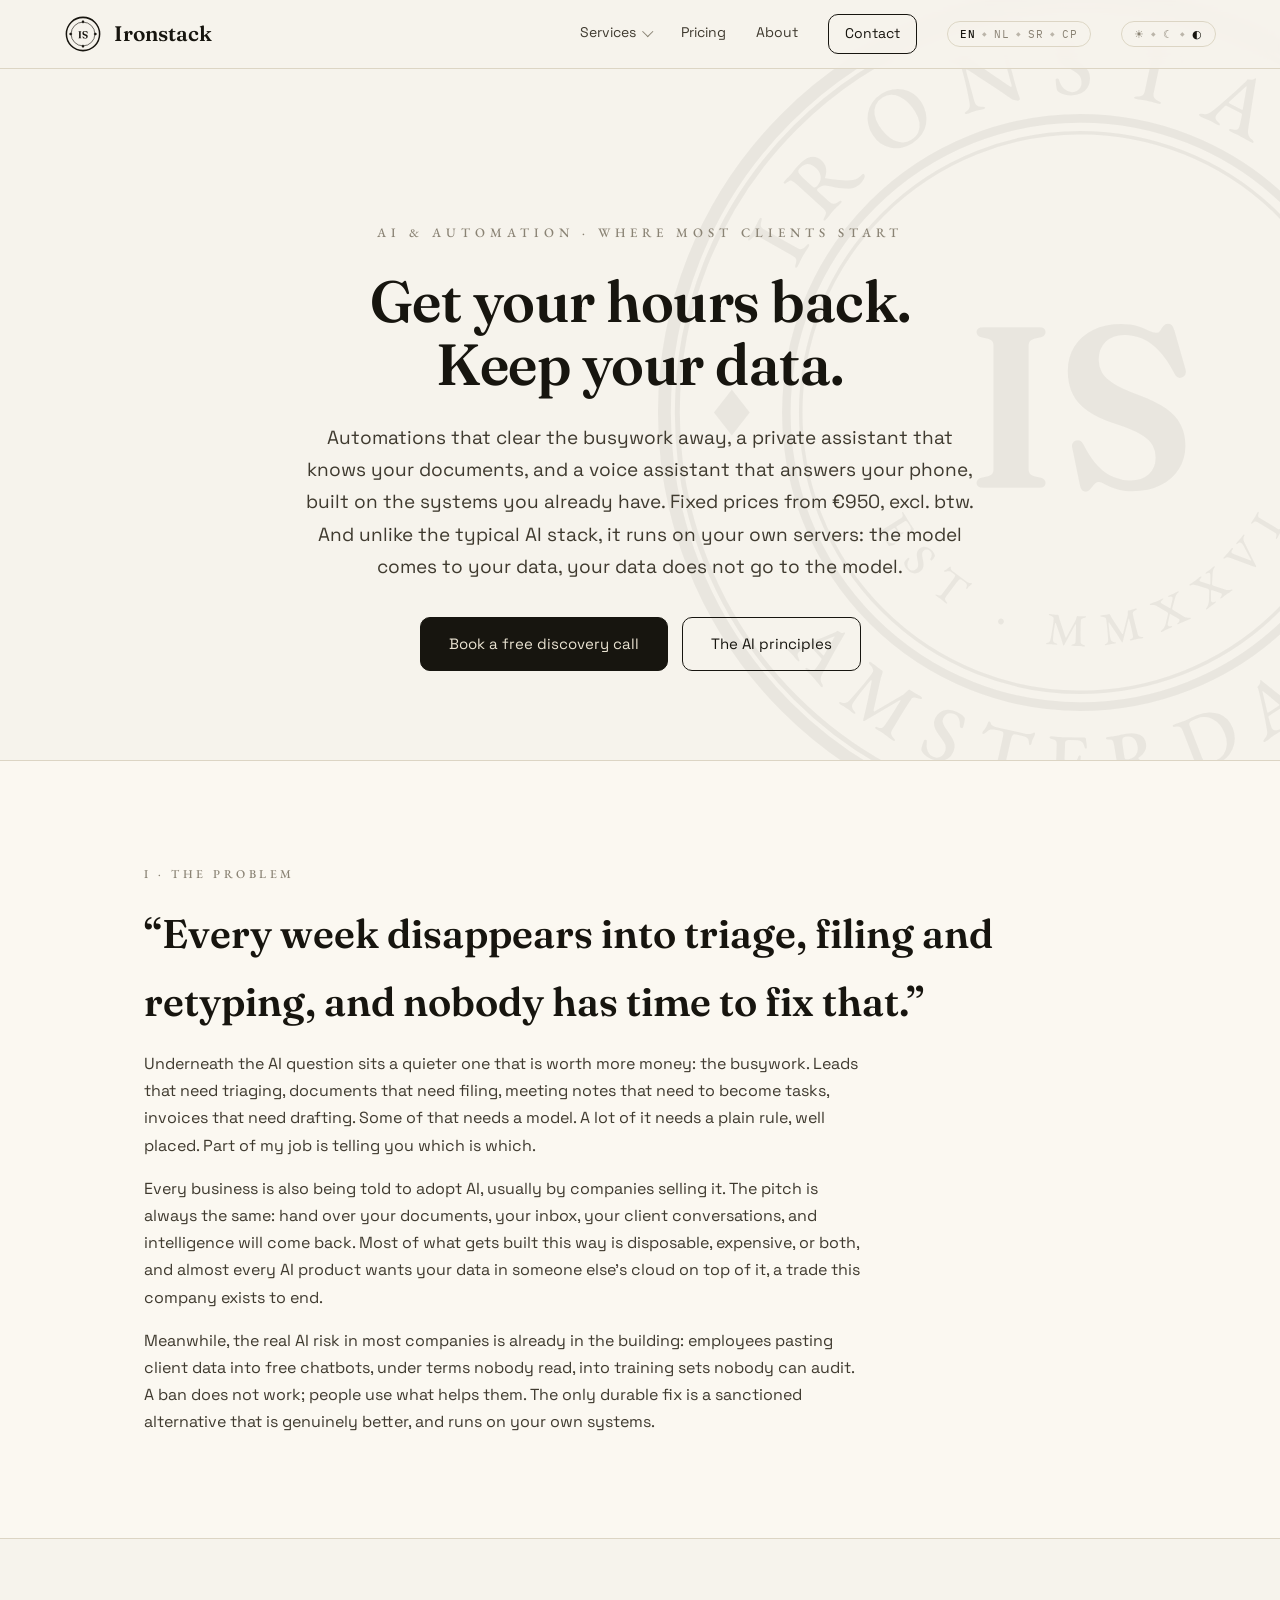
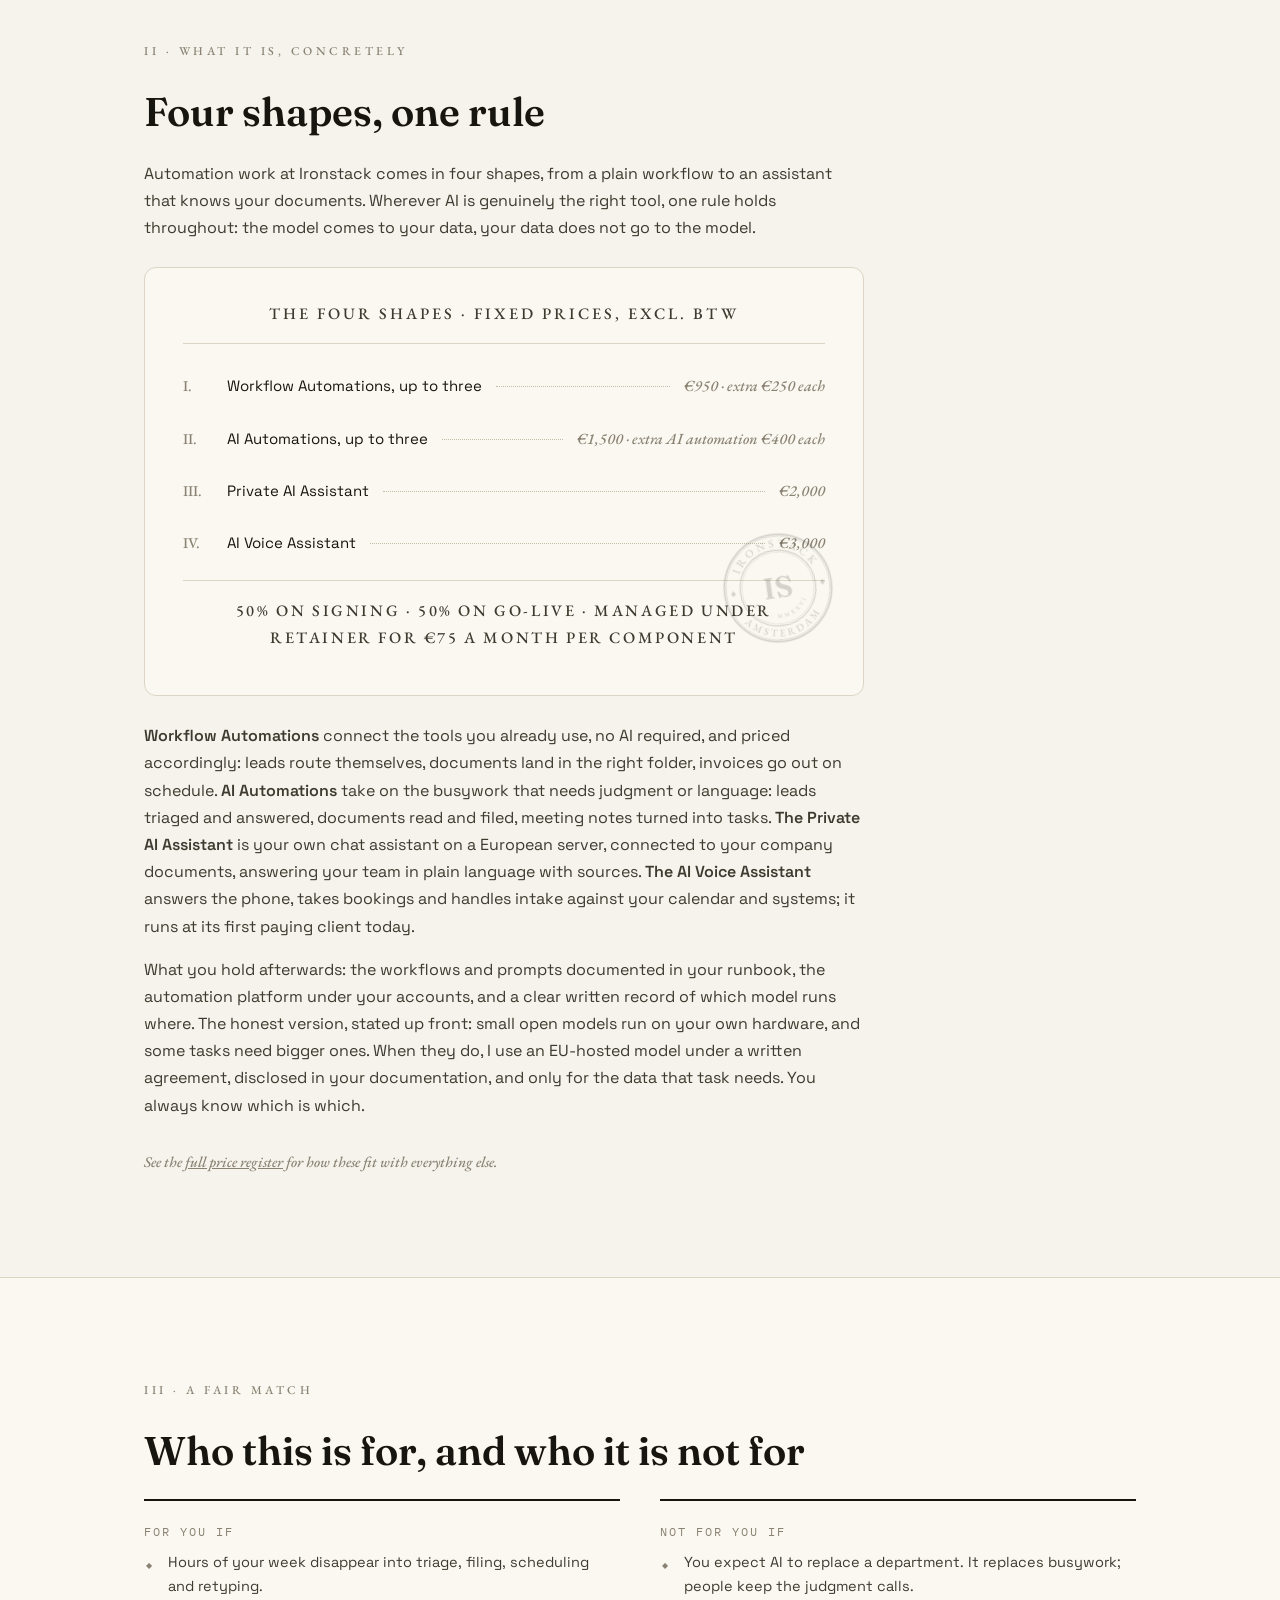
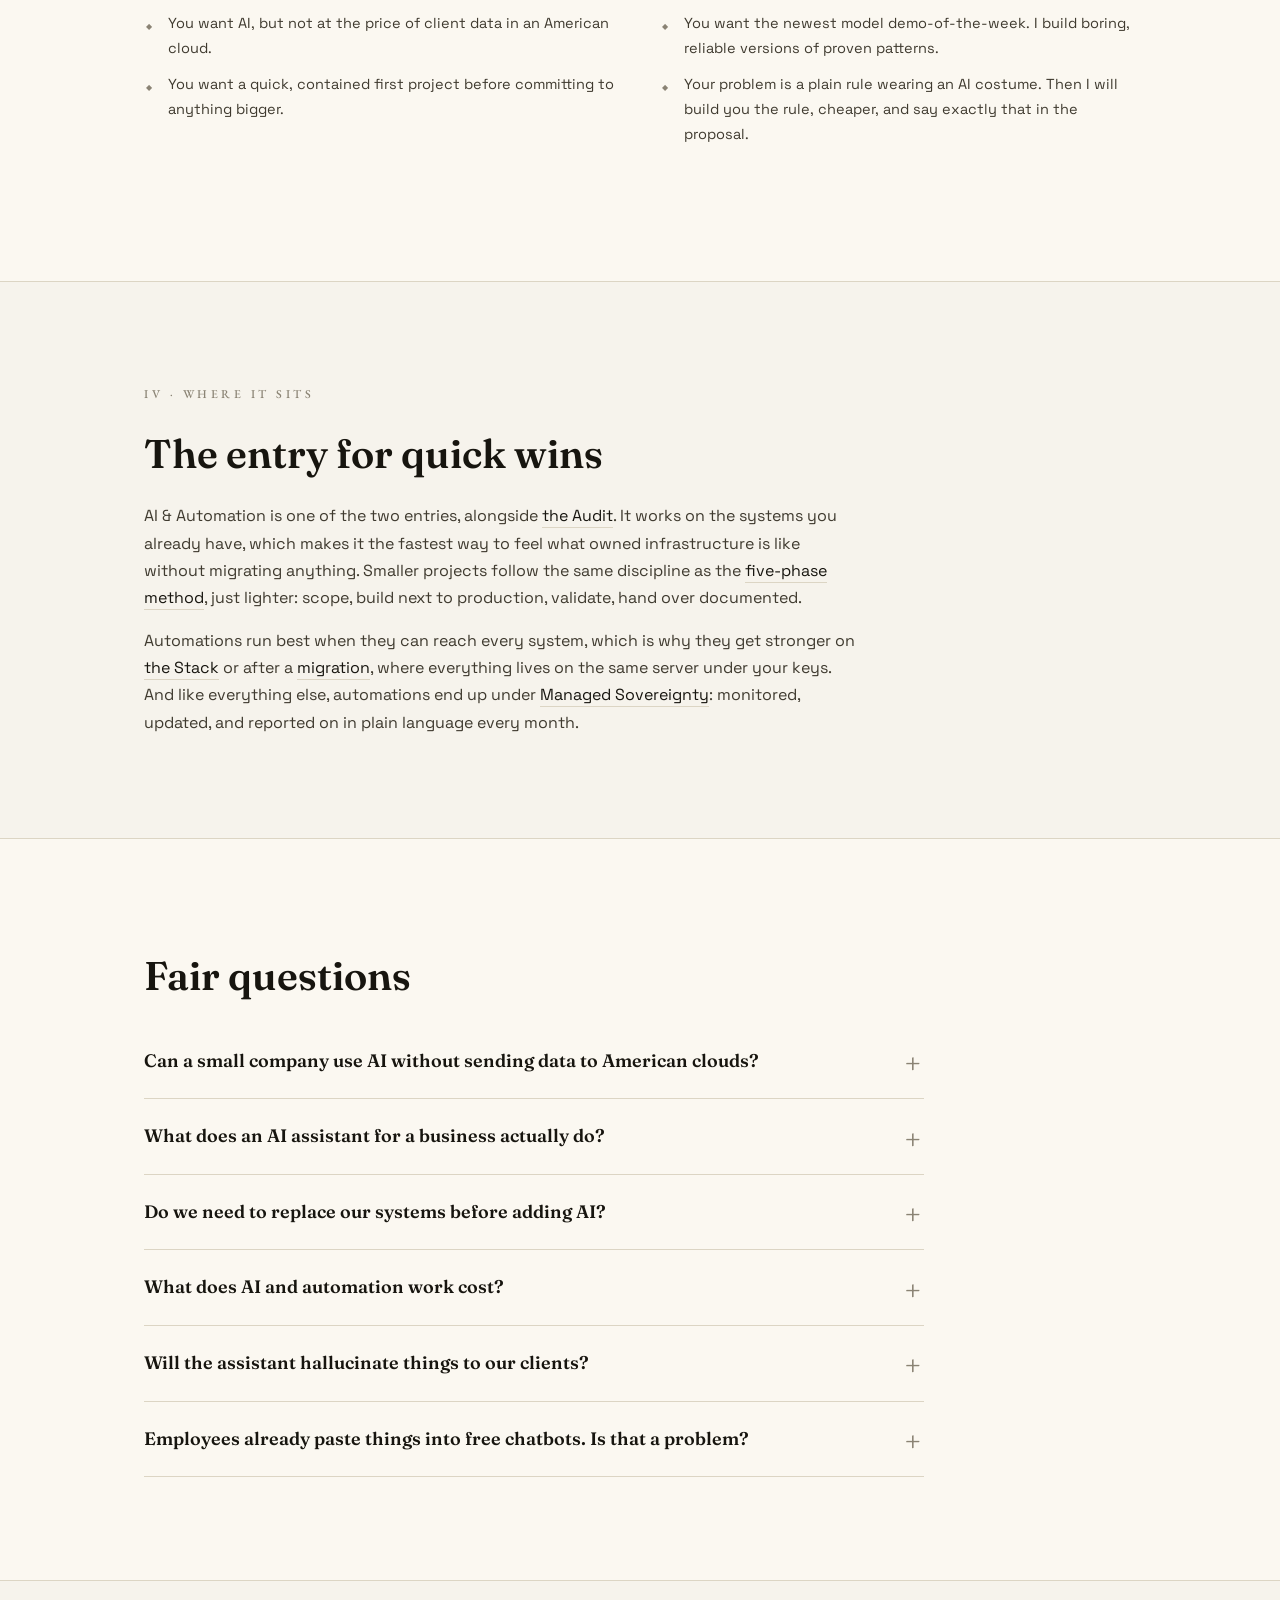
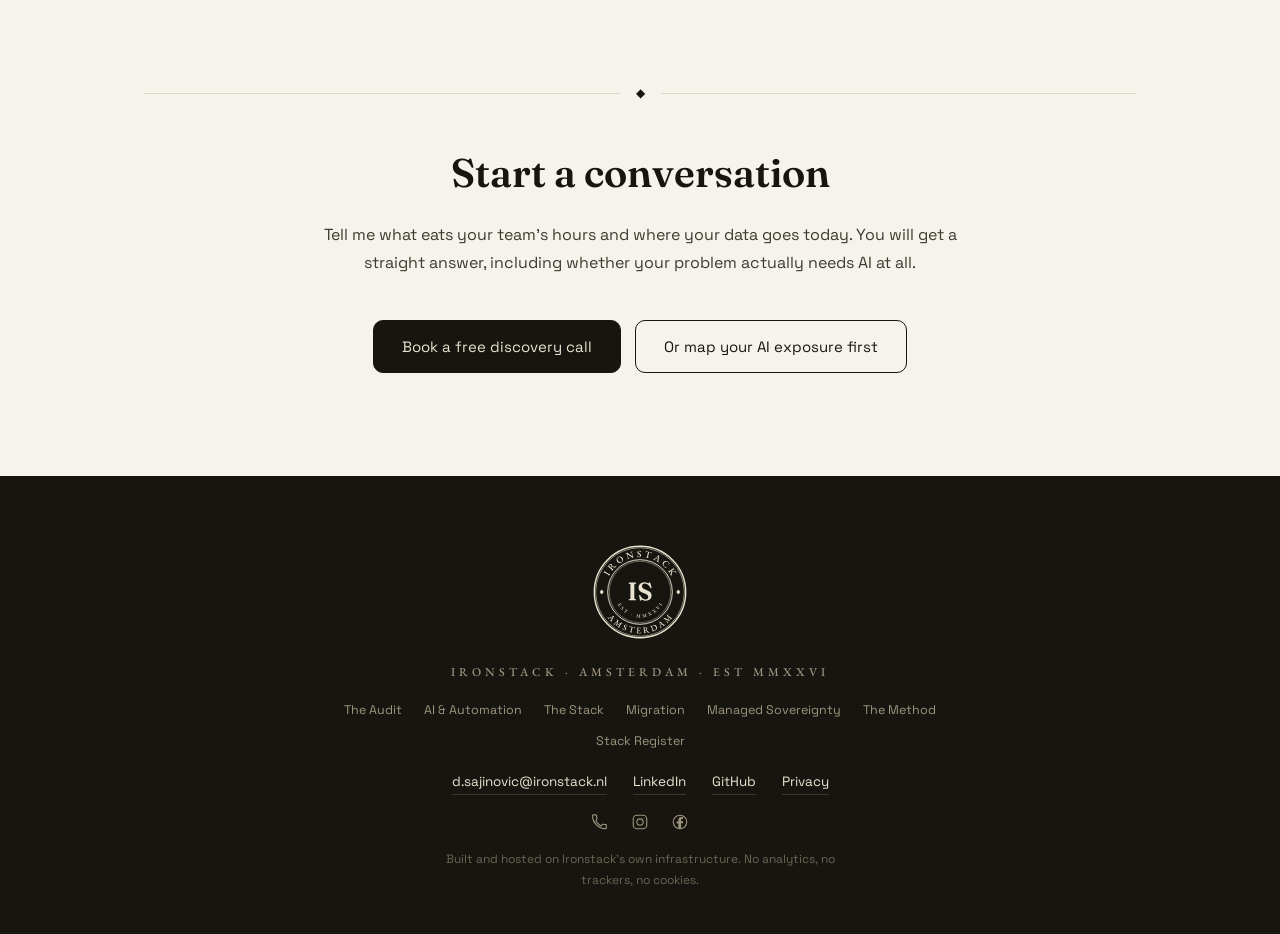
==== ai-automation.html @ c93f19ae "Drop the reply-time note under the send button The response-time promise comes out of the form; the " ====
<!DOCTYPE html>
<html lang="en">
<head>
<meta charset="UTF-8">
<meta name="viewport" content="width=device-width, initial-scale=1, viewport-fit=cover">
<title>AI &amp; Automation · Ironstack · Sovereign Infrastructure</title>
<meta name="description" content="Automations that get your hours back, a private AI assistant, and a voice assistant for your phone, built on your own systems. Fixed prices from €950, excl. btw.">
<link rel="canonical" href="https://ironstack.nl/ai-automation.html">
<meta property="og:title" content="AI &amp; Automation · Ironstack">
<meta property="og:description" content="Workflow automations from €950, AI automations from €1,500, a private AI assistant for €2,000, a voice assistant for €3,000. Fixed prices excl. btw, and it runs on your own servers, not someone else's cloud.">
<meta property="og:type" content="website">
<meta property="og:url" content="https://ironstack.nl/ai-automation.html">
<meta property="og:image" content="https://ironstack.nl/assets/og-image.png">
<meta property="og:image:width" content="1200">
<meta property="og:image:height" content="630">
<meta name="twitter:card" content="summary_large_image">
<meta name="twitter:image" content="https://ironstack.nl/assets/og-image.png">
<link rel="icon" href="/assets/favicon.ico" sizes="48x48">
<link rel="icon" href="/assets/favicon-32.png" type="image/png" sizes="32x32">
<link rel="apple-touch-icon" href="/assets/apple-touch-icon-180.png">
<meta name="theme-color" content="#F6F3EC">
<script>
(function () { try {
  var m = new URLSearchParams(location.search).get('theme') || localStorage.getItem('ironstack-theme-mode') || 'system';
  var t = (m === 'dark' || m === 'light') ? m : (window.matchMedia('(prefers-color-scheme: dark)').matches ? 'dark' : 'light');
  document.documentElement.setAttribute('data-theme', t);
  var mc = document.querySelector('meta[name="theme-color"]');
  if (mc) mc.setAttribute('content', t === 'dark' ? '#14120D' : '#F6F3EC');
  if (sessionStorage.getItem('is-nav-seen')) document.documentElement.classList.add('nav-seen');
  else sessionStorage.setItem('is-nav-seen', '1');
  /* arriving on a #section: position before first paint, so the page
     transition lands directly on the section instead of fading to the top
     and then smooth-scrolling down */
  if (location.hash) {
    document.documentElement.style.scrollBehavior = 'auto';
    addEventListener('load', function () {
      requestAnimationFrame(function () { document.documentElement.style.scrollBehavior = ''; });
    });
  }
} catch (e) {} })();
</script>
<link rel="preload" href="/assets/fonts/Fraunces-600-normal.woff2" as="font" type="font/woff2" crossorigin blocking="render">
<link rel="preload" href="/assets/fonts/EBGaramond-500-normal.woff2" as="font" type="font/woff2" crossorigin blocking="render">
<link rel="preload" href="/assets/fonts/SpaceGrotesk-500-normal.woff2" as="font" type="font/woff2" crossorigin blocking="render">
<link rel="stylesheet" href="/css/fonts.css?v=66">
<link rel="stylesheet" href="/css/style.css?v=66">
<script type="application/ld+json">
{
  "@context": "https://schema.org",
  "@type": "Organization",
  "name": "Ironstack",
  "url": "https://ironstack.nl",
  "logo": "https://ironstack.nl/assets/ironstack-seal-full-ink.svg",
  "founder": { "@type": "Person", "name": "Damjan Sajinovic" },
  "address": { "@type": "PostalAddress", "addressLocality": "Amsterdam", "addressCountry": "NL" },
  "sameAs": ["https://www.linkedin.com/in/dsajinovic/", "https://github.com/DamjanS24"]
}
</script>
<script type="application/ld+json">
{
  "@context": "https://schema.org",
  "@type": "Service",
  "name": "AI & Automation",
  "serviceType": "Private AI assistants and business automation",
  "description": "Automations and AI assistants that give small businesses their hours back: workflow automations, chat and voice assistants, and private knowledge search, built on the client's own systems and, when a task needs a bigger model, through a disclosed EU-hosted one. Fixed prices: workflow automations €950, AI automation package €1,500, private AI assistant €2,000, voice assistant €3,000, excl. btw.",
  "url": "https://ironstack.nl/ai-automation.html",
  "provider": { "@type": "Organization", "name": "Ironstack", "url": "https://ironstack.nl" },
  "areaServed": "NL"
}
</script>
<script type="application/ld+json">
{
  "@context": "https://schema.org",
  "@type": "FAQPage",
  "mainEntity": [
    {"@type": "Question", "name": "Can a small company use AI without sending data to American clouds?", "acceptedAnswer": {"@type": "Answer", "text": "Yes, if you are deliberate about it. Small open models run on your own hardware, and when a task needs a bigger model, I use an EU-hosted one under a written agreement, disclosed in your documentation, and only for the data that task needs. You always know which is which."}},
    {"@type": "Question", "name": "What does an AI assistant for a business actually do?", "acceptedAnswer": {"@type": "Answer", "text": "It works where you already talk, in Telegram, WhatsApp or your team chat, and on the phone if you want it to have a voice. It searches your files, books appointments, creates tasks and drafts invoices, all against your own systems rather than a third-party copy of them."}},
    {"@type": "Question", "name": "Do we need to replace our systems before adding AI?", "acceptedAnswer": {"@type": "Answer", "text": "No. AI and automation work is the entry for quick wins, built on the systems you already have. It is also, in practice, how many clients discover which of their systems are worth owning, but that step is yours to take or skip."}},
    {"@type": "Question", "name": "What does AI and automation work cost?", "acceptedAnswer": {"@type": "Answer", "text": "Workflow Automations, plain integrations with no AI involved, are €950 for up to three, extra workflow automation €250 each. AI Automations, where judgment or language is involved, are €1,500 for up to three, extra AI automation €400 each. A Private AI Assistant is €2,000, an AI Voice Assistant €3,000. All fixed, excl. btw, billed 50% on signing and 50% on go-live. If your problem does not need AI, just a plain workflow automation, the proposal will say that."}},
    {"@type": "Question", "name": "Will the assistant hallucinate things to our clients?", "acceptedAnswer": {"@type": "Answer", "text": "Any language model can be wrong, which is why mine answer with sources from your own documents, act only through defined tools, and get a human handover the moment a conversation leaves the script. Where an error would be expensive, the assistant asks instead of assuming; that boundary is part of the design, not an afterthought."}},
    {"@type": "Question", "name": "Employees already paste things into free chatbots. Is that a problem?", "acceptedAnswer": {"@type": "Answer", "text": "It is the biggest AI risk in most companies today: client data flowing into tools nobody vetted, under terms nobody read. The fix is not a ban that everyone ignores, it is a sanctioned alternative that is genuinely better because it knows your business. The audit can map your current exposure."}}
  ]
}
</script>
</head>
<body>
<a class="skip-link" href="#content">Skip to content</a>

<!-- ============ NAV ============ -->
<header class="nav">
  <a class="nav-brand" href="/">
    <img src="/assets/ironstack-seal-small-ink.svg" alt="Ironstack seal" width="38" height="38">
    <span>Ironstack</span>
  </a>
  <nav class="nav-links" id="navLinks">
    <div class="has-mega">
      <a href="/#services" data-i18n="nav.services">Services</a>
      <div class="mega">
        <div class="mega-col">
          <p class="mega-label" data-i18n="services.g1">WHERE YOU START</p>
          <a href="/audit.html" data-i18n="footer.audit">The Audit</a>
          <a href="/ai-automation.html" data-i18n="footer.ai">AI &amp; Automation</a>
        </div>
        <div class="mega-col">
          <p class="mega-label" data-i18n="services.g2">WHAT GETS BUILT</p>
          <a href="/stack.html" data-i18n="footer.stack">The Stack</a>
          <a href="/migration.html" data-i18n="footer.migration">Migration</a>
        </div>
        <div class="mega-col">
          <p class="mega-label" data-i18n="services.g3">HOW IT KEEPS RUNNING</p>
          <a href="/managed-sovereignty.html" data-i18n="footer.managed">Managed Sovereignty</a>
        </div>
        <div class="mega-col">
          <p class="mega-label" data-i18n="menu.replace">REPLACE</p>
          <a href="/replace/google-workspace.html">Google Workspace</a>
          <a href="/replace/hubspot.html">HubSpot</a>
          <a href="/replace/microsoft-365.html">Microsoft 365</a>
        </div>
        <div class="mega-col">
          <p class="mega-label" data-i18n="menu.proof">PROOF &amp; METHOD</p>
          <a href="/method.html" data-i18n="footer.method">The Method</a>
          <a href="/stack-register.html" data-i18n="footer.register">Stack Register</a>
        </div>
      </div>
    </div>
    <a href="/#pricing" data-i18n="nav.pricing">Pricing</a>
    <a href="/#about" data-i18n="nav.about">About</a>
    <a class="nav-cta" href="/#contact" data-i18n="nav.contact">Contact</a>
    <button class="switch" id="langToggle" aria-label="Switch language"><span data-lang="en" class="on">EN</span><span class="sep" aria-hidden="true">◆</span><span data-lang="nl">NL</span><span class="sep" aria-hidden="true">◆</span><span data-lang="sr-latn">SR</span><span class="sep" aria-hidden="true">◆</span><span data-lang="sr-cyrl">СР</span></button>
    <button class="switch" id="themeToggle" aria-label="Theme: light, dark or follow system"><span data-mode="light">☀&#xFE0E;</span><span class="sep" aria-hidden="true">◆</span><span data-mode="dark">☾</span><span class="sep" aria-hidden="true">◆</span><span data-mode="system" title="Follow system">◐</span></button>
  </nav>
  <button class="nav-burger" id="navBurger" aria-label="Menu" aria-expanded="false" aria-controls="navLinks">
    <span class="burger" aria-hidden="true"><span></span><span></span><span></span></span>
  </button>
</header>

<main id="content">
<!-- ============ HERO ============ -->
<section class="hero page-hero">
  <div class="bg-mark bg-seal-hero" aria-hidden="true"></div>
  <p class="kicker" data-i18n="aa.1">AI &amp; AUTOMATION · WHERE MOST CLIENTS START</p>
  <h1 data-i18n="aa.2">Get your hours back.<br>Keep your data.</h1>
  <p class="hero-sub" data-i18n="aa.3">Automations that clear the busywork away, a private assistant that knows your documents, and a voice assistant that answers your phone, built on the systems you already have. Fixed prices from €950, excl. btw. And unlike the typical AI stack, it runs on your own servers: the model comes to your data, your data does not go to the model.</p>
  <div class="hero-ctas">
    <a class="btn btn-primary" href="/#contact" data-i18n="aa.4">Book a free discovery call</a>
    <a class="btn btn-ghost" href="/#ai" data-i18n="aa.5">The AI principles</a>
  </div>
</section>

<!-- ============ THE PROBLEM ============ -->
<section class="section section-alt">
  <p class="svc-group-label" data-i18n="aa.6">I · THE PROBLEM</p>
  <h2 class="section-title" data-i18n="aa.7">“Every week disappears into triage, filing and retyping, and nobody has time to fix that.”</h2>
  <div class="prose">
    <p data-i18n="aa.8">Underneath the AI question sits a quieter one that is worth more money: the busywork. Leads that need triaging, documents that need filing, meeting notes that need to become tasks, invoices that need drafting. Some of that needs a model. A lot of it needs a plain rule, well placed. Part of my job is telling you which is which.</p>
    <p data-i18n="aa.9">Every business is also being told to adopt AI, usually by companies selling it. The pitch is always the same: hand over your documents, your inbox, your client conversations, and intelligence will come back. Most of what gets built this way is disposable, expensive, or both, and almost every AI product wants your data in someone else’s cloud on top of it, a trade this company exists to end.</p>
    <p data-i18n="aa.10">Meanwhile, the real AI risk in most companies is already in the building: employees pasting client data into free chatbots, under terms nobody read, into training sets nobody can audit. A ban does not work; people use what helps them. The only durable fix is a sanctioned alternative that is genuinely better, and runs on your own systems.</p>
  </div>
</section>

<!-- ============ WHAT IT IS ============ -->
<section class="section">
  <p class="svc-group-label" data-i18n="aa.11">II · WHAT IT IS, CONCRETELY</p>
  <h2 class="section-title" data-i18n="aa.12">Four shapes, one rule</h2>
  <div class="prose">
    <p data-i18n="aa.13">Automation work at Ironstack comes in four shapes, from a plain workflow to an assistant that knows your documents. Wherever AI is genuinely the right tool, one rule holds throughout: the model comes to your data, your data does not go to the model.</p>
    <div class="register">
      <p class="register-head" data-i18n="aa.14">The four shapes · fixed prices, excl. btw</p>
      <div class="register-row"><span class="register-no">I.</span><span class="register-k" data-i18n="aa.56">Workflow Automations, up to three</span><span class="register-dots" aria-hidden="true"></span><span class="register-v" data-i18n="aa.57">€950 · extra €250 each</span></div>
      <div class="register-row"><span class="register-no">II.</span><span class="register-k" data-i18n="aa.15">AI Automations, up to three</span><span class="register-dots" aria-hidden="true"></span><span class="register-v" data-i18n="aa.16">€1,500 · extra AI automation €400 each</span></div>
      <div class="register-row"><span class="register-no">III.</span><span class="register-k" data-i18n="aa.17">Private AI Assistant</span><span class="register-dots" aria-hidden="true"></span><span class="register-v" data-i18n="aa.18">€2,000</span></div>
      <div class="register-row"><span class="register-no">IV.</span><span class="register-k" data-i18n="aa.19">AI Voice Assistant</span><span class="register-dots" aria-hidden="true"></span><span class="register-v" data-i18n="aa.20">€3,000</span></div>
      <p class="register-foot" data-i18n="aa.21">50% on signing · 50% on go-live · managed under retainer for €75 a month per component</p>
      <img class="stamp-doc" src="/assets/ironstack-seal-full-ink.svg" alt="" loading="lazy">
    </div>
    <p data-i18n="aa.22"><strong>Workflow Automations</strong> connect the tools you already use, no AI required, and priced accordingly: leads route themselves, documents land in the right folder, invoices go out on schedule. <strong>AI Automations</strong> take on the busywork that needs judgment or language: leads triaged and answered, documents read and filed, meeting notes turned into tasks. <strong>The Private AI Assistant</strong> is your own chat assistant on a European server, connected to your company documents, answering your team in plain language with sources. <strong>The AI Voice Assistant</strong> answers the phone, takes bookings and handles intake against your calendar and systems; it runs at its first paying client today.</p>
    <p data-i18n="aa.23">What you hold afterwards: the workflows and prompts documented in your runbook, the automation platform under your accounts, and a clear written record of which model runs where. The honest version, stated up front: small open models run on your own hardware, and some tasks need bigger ones. When they do, I use an EU-hosted model under a written agreement, disclosed in your documentation, and only for the data that task needs. You always know which is which.</p>
  </div>
  <p class="services-note" data-i18n="aa.55">See the <a href="/#pricing">full price register</a> for how these fit with everything else.</p>
</section>

<!-- ============ WHO FOR ============ -->
<section class="section section-alt">
  <p class="svc-group-label" data-i18n="aa.24">III · A FAIR MATCH</p>
  <h2 class="section-title" data-i18n="aa.25">Who this is for, and who it is not for</h2>
  <div class="svc-grid">
    <article class="svc">
      <span class="svc-no" data-i18n="aa.26">FOR YOU IF</span>
      <ul class="diamond-list">
        <li data-i18n="aa.27">Hours of your week disappear into triage, filing, scheduling and retyping.</li>
        <li data-i18n="aa.28">You want AI, but not at the price of client data in an American cloud.</li>
        <li data-i18n="aa.29">You want a quick, contained first project before committing to anything bigger.</li>
      </ul>
      <img class="stamp" src="/assets/ironstack-seal-full-ink.svg" alt="" loading="lazy">
    </article>
    <article class="svc">
      <span class="svc-no" data-i18n="aa.30">NOT FOR YOU IF</span>
      <ul class="diamond-list">
        <li data-i18n="aa.31">You expect AI to replace a department. It replaces busywork; people keep the judgment calls.</li>
        <li data-i18n="aa.32">You want the newest model demo-of-the-week. I build boring, reliable versions of proven patterns.</li>
        <li data-i18n="aa.33">Your problem is a plain rule wearing an AI costume. Then I will build you the rule, cheaper, and say exactly that in the proposal.</li>
      </ul>
      <img class="stamp" src="/assets/ironstack-seal-full-ink.svg" alt="" loading="lazy">
    </article>
  </div>
</section>

<!-- ============ HOW IT CONNECTS ============ -->
<section class="section">
  <p class="svc-group-label" data-i18n="aa.34">IV · WHERE IT SITS</p>
  <h2 class="section-title" data-i18n="aa.35">The entry for quick wins</h2>
  <div class="prose">
    <p data-i18n="aa.36">AI &amp; Automation is one of the two entries, alongside <a href="/audit.html">the Audit</a>. It works on the systems you already have, which makes it the fastest way to feel what owned infrastructure is like without migrating anything. Smaller projects follow the same discipline as the <a href="/method.html">five-phase method</a>, just lighter: scope, build next to production, validate, hand over documented.</p>
    <p data-i18n="aa.37">Automations run best when they can reach every system, which is why they get stronger on <a href="/stack.html">the Stack</a> or after a <a href="/migration.html">migration</a>, where everything lives on the same server under your keys. And like everything else, automations end up under <a href="/managed-sovereignty.html">Managed Sovereignty</a>: monitored, updated, and reported on in plain language every month.</p>
  </div>
</section>

<!-- ============ FAQ ============ -->
<section class="section section-alt">
  <h2 class="section-title" data-i18n="aa.38">Fair questions</h2>
  <div class="faq">
    <details class="faq-item">
      <summary data-i18n="aa.39">Can a small company use AI without sending data to American clouds?</summary>
      <p data-i18n="aa.40">Yes, if you are deliberate about it. Small open models run on your own hardware, and when a task needs a bigger model, I use an EU-hosted one under a written agreement, disclosed in your documentation, and only for the data that task needs. You always know which is which.</p>
    </details>
    <details class="faq-item">
      <summary data-i18n="aa.41">What does an AI assistant for a business actually do?</summary>
      <p data-i18n="aa.42">It works where you already talk, in Telegram, WhatsApp or your team chat, and on the phone if you want it to have a voice. It searches your files, books appointments, creates tasks and drafts invoices, all against your own systems rather than a third-party copy of them.</p>
    </details>
    <details class="faq-item">
      <summary data-i18n="aa.43">Do we need to replace our systems before adding AI?</summary>
      <p data-i18n="aa.44">No. AI and automation work is the entry for quick wins, built on the systems you already have. It is also, in practice, how many clients discover which of their systems are worth owning, but that step is yours to take or skip.</p>
    </details>
    <details class="faq-item">
      <summary data-i18n="aa.45">What does AI and automation work cost?</summary>
      <p data-i18n="aa.46">Workflow Automations, plain integrations with no AI involved, are €950 for up to three, extra workflow automation €250 each. AI Automations, where judgment or language is involved, are €1,500 for up to three, extra AI automation €400 each. A Private AI Assistant is €2,000. An AI Voice Assistant is €3,000. All prices are fixed, excl. btw, billed 50% on signing and 50% on go-live, and managed AI components add €75 per month under the retainer. If it turns out your problem does not need AI, just a plain workflow automation, the proposal will say that, because it is cheaper and more reliable.</p>
    </details>
    <details class="faq-item">
      <summary data-i18n="aa.47">Will the assistant hallucinate things to our clients?</summary>
      <p data-i18n="aa.48">Any language model can be wrong, which is why mine answer with sources from your own documents, act only through defined tools, and get a human handover the moment a conversation leaves the script. Where an error would be expensive, the assistant asks instead of assuming; that boundary is part of the design, not an afterthought.</p>
    </details>
    <details class="faq-item">
      <summary data-i18n="aa.49">Employees already paste things into free chatbots. Is that a problem?</summary>
      <p data-i18n="aa.50">It is the biggest AI risk in most companies today: client data flowing into tools nobody vetted, under terms nobody read. The fix is not a ban that everyone ignores, it is a sanctioned alternative that is genuinely better because it knows your business. <a href="/audit.html">The audit</a> can map your current exposure.</p>
    </details>
  </div>
</section>

<!-- ============ CTA ============ -->
<section class="section cta-final">
  <div class="diamond-rule"><span>◆</span></div>
  <h2 class="section-title" data-i18n="aa.51">Start a conversation</h2>
  <p class="section-sub" data-i18n="aa.52">Tell me what eats your team’s hours and where your data goes today. You will get a straight answer, including whether your problem actually needs AI at all.</p>
  <div class="hero-ctas">
    <a class="btn btn-primary" href="/#contact" data-i18n="aa.53">Book a free discovery call</a>
    <a class="btn btn-ghost" href="/audit.html" data-i18n="aa.54">Or map your AI exposure first</a>
  </div>
</section>
</main>

<!-- ============ FOOTER ============ -->
<footer class="footer">
  <img src="/assets/ironstack-seal-full-cream.svg" alt="Ironstack seal" width="104" height="104">
  <p class="footer-line">IRONSTACK · AMSTERDAM · EST MMXXVI</p>
  <div class="footer-nav">
    <a href="/audit.html">The Audit</a>
    <a href="/ai-automation.html">AI &amp; Automation</a>
    <a href="/stack.html">The Stack</a>
    <a href="/migration.html">Migration</a>
    <a href="/managed-sovereignty.html">Managed Sovereignty</a>
    <a href="/method.html">The Method</a>
    <a href="/stack-register.html">Stack Register</a>
  </div>
  <div class="footer-links">
    <a href="mailto:d.sajinovic@ironstack.nl">d.sajinovic@ironstack.nl</a>
    <a href="https://www.linkedin.com/in/dsajinovic/" target="_blank" rel="noopener">LinkedIn</a>
    <a href="https://github.com/DamjanS24" target="_blank" rel="noopener">GitHub</a>
    <a href="/privacy.html">Privacy</a>
  </div>
  <div class="footer-icons">
    <a href="tel:+31634717477" aria-label="Call Ironstack"><svg viewBox="0 0 24 24" aria-hidden="true"><path d="M6.6 10.8a15.9 15.9 0 0 0 6.6 6.6l2.2-2.2a1 1 0 0 1 1-.24 9.3 9.3 0 0 0 3 .48 1 1 0 0 1 1 1v3.4a1 1 0 0 1-1 1A17.5 17.5 0 0 1 2 3.5a1 1 0 0 1 1-1H6.4a1 1 0 0 1 1 1 9.3 9.3 0 0 0 .48 3 1 1 0 0 1-.24 1L6.6 10.8z"/></svg></a>
    <a href="https://www.instagram.com/ironstack.nl/" target="_blank" rel="noopener" aria-label="Ironstack on Instagram"><svg viewBox="0 0 24 24" aria-hidden="true"><rect x="3" y="3" width="18" height="18" rx="5"/><circle cx="12" cy="12" r="4.2"/><circle cx="17.3" cy="6.7" r=".6" fill="currentColor" stroke="none"/></svg></a>
    <a href="https://www.facebook.com/share/18zaXuhyA2/?mibextid=wwXIfr" target="_blank" rel="noopener" aria-label="Ironstack on Facebook"><svg viewBox="0 0 24 24" aria-hidden="true"><circle cx="12" cy="12" r="9"/><path d="M13.5 21v-7.2h2.4l.4-2.8h-2.8v-1.8c0-.8.2-1.3 1.4-1.3H16V5.3c-.3 0-1.2-.1-2.3-.1-2.3 0-3.9 1.4-3.9 3.9v2.1H7.5v2.8h2.3V21z" fill="currentColor" stroke="none"/></svg></a>
  </div>
  <p class="footer-fine">Built and hosted on Ironstack’s own infrastructure. No analytics, no trackers, no cookies.</p>
</footer>

<script src="/js/i18n-data.js?v=66"></script>
<script src="/js/i18n/ai-automation.nl.js?v=66"></script>
<script src="/js/i18n/ai-automation.sr-latn.js?v=66"></script>
<script src="/js/i18n/ai-automation.sr-cyrl.js?v=66"></script>
<script src="/js/main.js?v=66"></script>
</body>
</html>
---- css/fonts.css ----
/* Self-hosted fonts. Nothing leaves this domain. */
/* latin */
@font-face {
  font-family: 'EB Garamond';
  font-style: italic;
  font-weight: 500;
  font-display: swap;
  src: url(../assets/fonts/EBGaramond-500-italic.woff2) format('woff2');
  unicode-range: U+0000-00FF, U+0131, U+0152-0153, U+02BB-02BC, U+02C6, U+02DA, U+02DC, U+0304, U+0308, U+0329, U+2000-206F, U+20AC, U+2122, U+2191, U+2193, U+2212, U+2215, U+FEFF, U+FFFD;
}
/* latin */
@font-face {
  font-family: 'EB Garamond';
  font-style: normal;
  font-weight: 500;
  font-display: swap;
  src: url(../assets/fonts/EBGaramond-500-normal.woff2) format('woff2');
  unicode-range: U+0000-00FF, U+0131, U+0152-0153, U+02BB-02BC, U+02C6, U+02DA, U+02DC, U+0304, U+0308, U+0329, U+2000-206F, U+20AC, U+2122, U+2191, U+2193, U+2212, U+2215, U+FEFF, U+FFFD;
}
/* latin */
@font-face {
  font-family: 'EB Garamond';
  font-style: normal;
  font-weight: 600;
  font-display: swap;
  src: url(../assets/fonts/EBGaramond-600-normal.woff2) format('woff2');
  unicode-range: U+0000-00FF, U+0131, U+0152-0153, U+02BB-02BC, U+02C6, U+02DA, U+02DC, U+0304, U+0308, U+0329, U+2000-206F, U+20AC, U+2122, U+2191, U+2193, U+2212, U+2215, U+FEFF, U+FFFD;
}
/* latin */
@font-face {
  font-family: 'Fraunces';
  font-style: normal;
  font-weight: 500;
  font-display: swap;
  src: url(../assets/fonts/Fraunces-500-normal.woff2) format('woff2');
  unicode-range: U+0000-00FF, U+0131, U+0152-0153, U+02BB-02BC, U+02C6, U+02DA, U+02DC, U+0304, U+0308, U+0329, U+2000-206F, U+20AC, U+2122, U+2191, U+2193, U+2212, U+2215, U+FEFF, U+FFFD;
}
/* latin */
@font-face {
  font-family: 'Fraunces';
  font-style: normal;
  font-weight: 600;
  font-display: swap;
  src: url(../assets/fonts/Fraunces-600-normal.woff2) format('woff2');
  unicode-range: U+0000-00FF, U+0131, U+0152-0153, U+02BB-02BC, U+02C6, U+02DA, U+02DC, U+0304, U+0308, U+0329, U+2000-206F, U+20AC, U+2122, U+2191, U+2193, U+2212, U+2215, U+FEFF, U+FFFD;
}
/* latin */
@font-face {
  font-family: 'IBM Plex Mono';
  font-style: normal;
  font-weight: 400;
  font-display: swap;
  src: url(../assets/fonts/IBMPlexMono-400-normal.woff2) format('woff2');
  unicode-range: U+0000-00FF, U+0131, U+0152-0153, U+02BB-02BC, U+02C6, U+02DA, U+02DC, U+0304, U+0308, U+0329, U+2000-206F, U+20AC, U+2122, U+2191, U+2193, U+2212, U+2215, U+FEFF, U+FFFD;
}
/* latin */
@font-face {
  font-family: 'IBM Plex Mono';
  font-style: normal;
  font-weight: 500;
  font-display: swap;
  src: url(../assets/fonts/IBMPlexMono-500-normal.woff2) format('woff2');
  unicode-range: U+0000-00FF, U+0131, U+0152-0153, U+02BB-02BC, U+02C6, U+02DA, U+02DC, U+0304, U+0308, U+0329, U+2000-206F, U+20AC, U+2122, U+2191, U+2193, U+2212, U+2215, U+FEFF, U+FFFD;
}
/* latin */
@font-face {
  font-family: 'Space Grotesk';
  font-style: normal;
  font-weight: 400;
  font-display: swap;
  src: url(../assets/fonts/SpaceGrotesk-400-normal.woff2) format('woff2');
  unicode-range: U+0000-00FF, U+0131, U+0152-0153, U+02BB-02BC, U+02C6, U+02DA, U+02DC, U+0304, U+0308, U+0329, U+2000-206F, U+20AC, U+2122, U+2191, U+2193, U+2212, U+2215, U+FEFF, U+FFFD;
}
/* latin */
@font-face {
  font-family: 'Space Grotesk';
  font-style: normal;
  font-weight: 500;
  font-display: swap;
  src: url(../assets/fonts/SpaceGrotesk-500-normal.woff2) format('woff2');
  unicode-range: U+0000-00FF, U+0131, U+0152-0153, U+02BB-02BC, U+02C6, U+02DA, U+02DC, U+0304, U+0308, U+0329, U+2000-206F, U+20AC, U+2122, U+2191, U+2193, U+2212, U+2215, U+FEFF, U+FFFD;
}
/* latin */
@font-face {
  font-family: 'Space Grotesk';
  font-style: normal;
  font-weight: 600;
  font-display: swap;
  src: url(../assets/fonts/SpaceGrotesk-600-normal.woff2) format('woff2');
  unicode-range: U+0000-00FF, U+0131, U+0152-0153, U+02BB-02BC, U+02C6, U+02DA, U+02DC, U+0304, U+0308, U+0329, U+2000-206F, U+20AC, U+2122, U+2191, U+2193, U+2212, U+2215, U+FEFF, U+FFFD;
}

/* latin-ext: loaded only when a page uses characters like the S-caron and c-acute in the founder name */
@font-face {
  font-family: 'EB Garamond';
  font-style: italic;
  font-weight: 500;
  font-display: swap;
  src: url(../assets/fonts/EBGaramond-500-italic-ext.woff2) format('woff2');
  unicode-range: U+0100-02BA, U+02BD-02C5, U+02C7-02CC, U+02CE-02D7, U+02DD-02FF, U+1D00-1DBF, U+1E00-1E9F, U+1EF2-1EFF, U+2020, U+20A0-20AB, U+20AD-20C0, U+2113, U+2C60-2C7F, U+A720-A7FF;
}
@font-face {
  font-family: 'EB Garamond';
  font-style: normal;
  font-weight: 500;
  font-display: swap;
  src: url(../assets/fonts/EBGaramond-500-normal-ext.woff2) format('woff2');
  unicode-range: U+0100-02BA, U+02BD-02C5, U+02C7-02CC, U+02CE-02D7, U+02DD-02FF, U+1D00-1DBF, U+1E00-1E9F, U+1EF2-1EFF, U+2020, U+20A0-20AB, U+20AD-20C0, U+2113, U+2C60-2C7F, U+A720-A7FF;
}
@font-face {
  font-family: 'EB Garamond';
  font-style: normal;
  font-weight: 600;
  font-display: swap;
  src: url(../assets/fonts/EBGaramond-600-normal-ext.woff2) format('woff2');
  unicode-range: U+0100-02BA, U+02BD-02C5, U+02C7-02CC, U+02CE-02D7, U+02DD-02FF, U+1D00-1DBF, U+1E00-1E9F, U+1EF2-1EFF, U+2020, U+20A0-20AB, U+20AD-20C0, U+2113, U+2C60-2C7F, U+A720-A7FF;
}
@font-face {
  font-family: 'Fraunces';
  font-style: normal;
  font-weight: 500;
  font-display: swap;
  src: url(../assets/fonts/Fraunces-500-normal-ext.woff2) format('woff2');
  unicode-range: U+0100-02BA, U+02BD-02C5, U+02C7-02CC, U+02CE-02D7, U+02DD-02FF, U+1D00-1DBF, U+1E00-1E9F, U+1EF2-1EFF, U+2020, U+20A0-20AB, U+20AD-20C0, U+2113, U+2C60-2C7F, U+A720-A7FF;
}
@font-face {
  font-family: 'Fraunces';
  font-style: normal;
  font-weight: 600;
  font-display: swap;
  src: url(../assets/fonts/Fraunces-600-normal-ext.woff2) format('woff2');
  unicode-range: U+0100-02BA, U+02BD-02C5, U+02C7-02CC, U+02CE-02D7, U+02DD-02FF, U+1D00-1DBF, U+1E00-1E9F, U+1EF2-1EFF, U+2020, U+20A0-20AB, U+20AD-20C0, U+2113, U+2C60-2C7F, U+A720-A7FF;
}
@font-face {
  font-family: 'IBM Plex Mono';
  font-style: normal;
  font-weight: 400;
  font-display: swap;
  src: url(../assets/fonts/IBMPlexMono-400-normal-ext.woff2) format('woff2');
  unicode-range: U+0100-02BA, U+02BD-02C5, U+02C7-02CC, U+02CE-02D7, U+02DD-02FF, U+1D00-1DBF, U+1E00-1E9F, U+1EF2-1EFF, U+2020, U+20A0-20AB, U+20AD-20C0, U+2113, U+2C60-2C7F, U+A720-A7FF;
}
@font-face {
  font-family: 'IBM Plex Mono';
  font-style: normal;
  font-weight: 500;
  font-display: swap;
  src: url(../assets/fonts/IBMPlexMono-500-normal-ext.woff2) format('woff2');
  unicode-range: U+0100-02BA, U+02BD-02C5, U+02C7-02CC, U+02CE-02D7, U+02DD-02FF, U+1D00-1DBF, U+1E00-1E9F, U+1EF2-1EFF, U+2020, U+20A0-20AB, U+20AD-20C0, U+2113, U+2C60-2C7F, U+A720-A7FF;
}
@font-face {
  font-family: 'Space Grotesk';
  font-style: normal;
  font-weight: 400;
  font-display: swap;
  src: url(../assets/fonts/SpaceGrotesk-400-normal-ext.woff2) format('woff2');
  unicode-range: U+0100-02BA, U+02BD-02C5, U+02C7-02CC, U+02CE-02D7, U+02DD-02FF, U+1D00-1DBF, U+1E00-1E9F, U+1EF2-1EFF, U+2020, U+20A0-20AB, U+20AD-20C0, U+2113, U+2C60-2C7F, U+A720-A7FF;
}
@font-face {
  font-family: 'Space Grotesk';
  font-style: normal;
  font-weight: 500;
  font-display: swap;
  src: url(../assets/fonts/SpaceGrotesk-500-normal-ext.woff2) format('woff2');
  unicode-range: U+0100-02BA, U+02BD-02C5, U+02C7-02CC, U+02CE-02D7, U+02DD-02FF, U+1D00-1DBF, U+1E00-1E9F, U+1EF2-1EFF, U+2020, U+20A0-20AB, U+20AD-20C0, U+2113, U+2C60-2C7F, U+A720-A7FF;
}
@font-face {
  font-family: 'Space Grotesk';
  font-style: normal;
  font-weight: 600;
  font-display: swap;
  src: url(../assets/fonts/SpaceGrotesk-600-normal-ext.woff2) format('woff2');
  unicode-range: U+0100-02BA, U+02BD-02C5, U+02C7-02CC, U+02CE-02D7, U+02DD-02FF, U+1D00-1DBF, U+1E00-1E9F, U+1EF2-1EFF, U+2020, U+20A0-20AB, U+20AD-20C0, U+2113, U+2C60-2C7F, U+A720-A7FF;
}

/* cyrillic: loaded only when Serbian Cyrillic text is on the page. EB Garamond and IBM Plex
   Mono ship native Cyrillic cuts. Fraunces and Space Grotesk don't, so their Cyrillic glyphs
   come from Playfair Display and Manrope instead, registered under the site's own family
   names — the browser picks whichever @font-face actually covers a given character. */
@font-face {
  font-family: 'EB Garamond';
  font-style: italic;
  font-weight: 500;
  font-display: swap;
  src: url(../assets/fonts/EBGaramond-500-italic-cyrillic.woff2) format('woff2');
  unicode-range: U+0301, U+0400-045F, U+0490-0491, U+04B0-04B1, U+2116;
}
@font-face {
  font-family: 'EB Garamond';
  font-style: normal;
  font-weight: 500;
  font-display: swap;
  src: url(../assets/fonts/EBGaramond-500-normal-cyrillic.woff2) format('woff2');
  unicode-range: U+0301, U+0400-045F, U+0490-0491, U+04B0-04B1, U+2116;
}
@font-face {
  font-family: 'EB Garamond';
  font-style: normal;
  font-weight: 600;
  font-display: swap;
  src: url(../assets/fonts/EBGaramond-600-normal-cyrillic.woff2) format('woff2');
  unicode-range: U+0301, U+0400-045F, U+0490-0491, U+04B0-04B1, U+2116;
}
@font-face {
  font-family: 'IBM Plex Mono';
  font-style: normal;
  font-weight: 400;
  font-display: swap;
  src: url(../assets/fonts/IBMPlexMono-400-normal-cyrillic.woff2) format('woff2');
  unicode-range: U+0301, U+0400-045F, U+0490-0491, U+04B0-04B1, U+2116;
}
@font-face {
  font-family: 'IBM Plex Mono';
  font-style: normal;
  font-weight: 500;
  font-display: swap;
  src: url(../assets/fonts/IBMPlexMono-500-normal-cyrillic.woff2) format('woff2');
  unicode-range: U+0301, U+0400-045F, U+0490-0491, U+04B0-04B1, U+2116;
}
@font-face {
  font-family: 'Fraunces';
  font-style: normal;
  font-weight: 500;
  font-display: swap;
  src: url(../assets/fonts/PlayfairDisplay-500-normal-cyrillic.woff2) format('woff2');
  unicode-range: U+0301, U+0400-045F, U+0490-0491, U+04B0-04B1, U+2116;
}
@font-face {
  font-family: 'Fraunces';
  font-style: normal;
  font-weight: 600;
  font-display: swap;
  src: url(../assets/fonts/PlayfairDisplay-600-normal-cyrillic.woff2) format('woff2');
  unicode-range: U+0301, U+0400-045F, U+0490-0491, U+04B0-04B1, U+2116;
}
@font-face {
  font-family: 'Space Grotesk';
  font-style: normal;
  font-weight: 400;
  font-display: swap;
  src: url(../assets/fonts/Manrope-400-normal-cyrillic.woff2) format('woff2');
  unicode-range: U+0301, U+0400-045F, U+0490-0491, U+04B0-04B1, U+2116;
}
@font-face {
  font-family: 'Space Grotesk';
  font-style: normal;
  font-weight: 500;
  font-display: swap;
  src: url(../assets/fonts/Manrope-500-normal-cyrillic.woff2) format('woff2');
  unicode-range: U+0301, U+0400-045F, U+0490-0491, U+04B0-04B1, U+2116;
}
@font-face {
  font-family: 'Space Grotesk';
  font-style: normal;
  font-weight: 600;
  font-display: swap;
  src: url(../assets/fonts/Manrope-600-normal-cyrillic.woff2) format('woff2');
  unicode-range: U+0301, U+0400-045F, U+0490-0491, U+04B0-04B1, U+2116;
}
---- css/style.css ----
/* Ironstack — seal identity site
   Palette (locked, no accent): ink / cream / paper / reversed / muted / rule */
:root {
  --ink: #17150F;
  --cream: #F6F3EC;
  --paper: #FBF8F1;
  --rev: #EAE3D2;
  --muted: #8A8374;
  --muted-d: #9C947F;
  --rule: #DCD5C4;
  --body: #3F3A2F;
  --serif: 'Fraunces', serif;
  --garamond: 'EB Garamond', serif;
  --sans: 'Space Grotesk', sans-serif;
  --mono: 'IBM Plex Mono', monospace;
}
* { margin: 0; padding: 0; box-sizing: border-box; }
html { scroll-behavior: smooth; scroll-padding-top: 80px; }

/* ---------- page transitions (cross-document view transitions) ----------
   Browsers without support (Firefox) simply navigate instantly.
   One continuous cross-fade, the new page settling up a touch. No dead gap
   (a blank beat reads as a flicker) and no large transforms (two full-page
   snapshots at different scroll depths smear when they fly). main.js skips
   the transition on back/forward, where it would fight scroll restoration. */
@view-transition { navigation: auto; }
::view-transition-old(root) { animation: 200ms ease-out both vt-out; }
::view-transition-new(root) { animation: 360ms cubic-bezier(.16, .7, .25, 1) both vt-in; }
@keyframes vt-out { to { opacity: 0; } }
@keyframes vt-in { from { opacity: 0; transform: translateY(14px); } }
/* the nav transitions as its own group: identical on both pages, so it appears to stay put */
.nav { view-transition-name: site-nav; }
::view-transition-old(site-nav), ::view-transition-new(site-nav) { animation: none; }
@media (prefers-reduced-motion: reduce) {
  ::view-transition-old(root), ::view-transition-new(root),
  ::view-transition-group(*) { animation: none; }
}
html, body { overflow-x: hidden; overflow-x: clip; }
/* iOS Safari paints the status-bar / Dynamic Island area from the html background; without this it falls back to white.
   body must stay transparent: an opaque body background paints over the z-index:-1 seal watermarks */
html { background: var(--cream); }
body { background: transparent; color: var(--ink); font-family: var(--sans); line-height: 1.7; font-size: 16px; }

/* ---------- background texture (seal watermarks) ---------- */
.hero, #method, #proof, #contact, .legal { position: relative; }
.bg-mark { position: absolute; pointer-events: none; z-index: -1; background-repeat: no-repeat; background-size: contain; aspect-ratio: 1; }
.bg-seal-hero { width: min(74vw, 960px); right: max(-30vw, -400px); top: -130px; background-image: url('../assets/ironstack-seal-full-ink.svg'); opacity: 0.05; }
.bg-seal-method { width: 820px; left: -400px; bottom: -140px; background-image: url('../assets/ironstack-seal-full-ink.svg'); opacity: 0.045; }
.bg-seal-contact { width: 900px; right: -430px; bottom: -280px; background-image: url('../assets/ironstack-seal-full-ink.svg'); opacity: 0.05; }
.bg-diamond { position: absolute; pointer-events: none; z-index: -1; width: 22px; aspect-ratio: 10 / 13; background: url('data:image/svg+xml;utf8,<svg xmlns="http://www.w3.org/2000/svg" viewBox="0 0 10 13"><path d="M5 0 L10 6.5 L5 13 L0 6.5 Z" fill="%2317150F"/></svg>') no-repeat center/contain; opacity: 0.08; }
@media (max-width: 860px) {
  .bg-seal-method, .bg-seal-contact { display: none; }
  .bg-seal-hero { width: 120vw; right: -60vw; top: -80px; opacity: 0.04; }
}
img { max-width: 100%; }
a { color: inherit; }

/* ---------- nav ---------- */
.nav {
  position: sticky; top: 0; z-index: 50;
  display: flex; align-items: center; justify-content: space-between;
  padding: 14px clamp(20px, 5vw, 64px);
  /* with viewport-fit=cover the page extends behind the Dynamic Island; push
     the nav's own (theme-reactive) background up to fill that strip while
     keeping the logo and links clear of it */
  padding-top: calc(14px + env(safe-area-inset-top, 0px));
  background: color-mix(in srgb, var(--cream) 88%, transparent);
  backdrop-filter: blur(8px);
  border-bottom: 1px solid var(--rule);
}
.nav-brand { display: flex; align-items: center; gap: 12px; text-decoration: none; font-family: var(--serif); font-weight: 600; font-size: 21px; }
.nav-links { display: flex; align-items: center; gap: clamp(16px, 2.6vw, 30px); font-size: 14px; }
.nav-links a { text-decoration: none; color: var(--body); }
.nav-links a:hover { color: var(--ink); }
.nav-cta { border: 1px solid var(--ink); border-radius: 10px; padding: 7px 16px; color: var(--ink) !important; }
.nav-cta:hover { background: var(--ink); color: var(--rev) !important; }
.switch { display: inline-flex; align-items: center; gap: 6px; border: 1px solid var(--rule); border-radius: 999px; padding: 5px 12px; background: transparent;
  font-family: var(--mono); font-size: 11px; letter-spacing: 1px; color: var(--muted); cursor: pointer; transition: border-color .18s ease, color .18s ease; }
.switch:hover { border-color: var(--ink); }
.switch .on { color: var(--ink); font-weight: 500; }
.switch .sep { font-size: 6px; opacity: .55; transform: translateY(-0.5px); }
.switch-icon { font-size: 12.5px; padding: 5px 11px; line-height: 1.2; }
.switch-icon:hover { color: var(--ink); }
.nav-burger { display: none; position: relative; width: 42px; height: 42px; padding: 0; border: none; background: none; cursor: pointer; color: var(--ink); }
/* three engraved lines that fold into a closing mark; the whole icon turns as it does */
.nav-burger .burger { position: absolute; inset: 0; transition: transform .5s cubic-bezier(.2, .6, .2, 1); }
.nav-burger .burger span {
  position: absolute; left: 50%; top: 50%; width: 21px; height: 1.6px;
  background: currentColor; border-radius: 2px;
  transition: transform .42s cubic-bezier(.3, 1.4, .3, 1), opacity .28s ease;
}
.nav-burger .burger span:nth-child(1) { transform: translate(-50%, calc(-50% - 6.5px)); }
.nav-burger .burger span:nth-child(2) { transform: translate(-50%, -50%); }
.nav-burger .burger span:nth-child(3) { transform: translate(-50%, calc(-50% + 6.5px)); }
.nav-burger.open .burger { transform: rotate(90deg); }
.nav-burger.open .burger span:nth-child(1) { transform: translate(-50%, -50%) rotate(45deg); }
.nav-burger.open .burger span:nth-child(2) { opacity: 0; transform: translate(-50%, -50%) scaleX(0.25); }
.nav-burger.open .burger span:nth-child(3) { transform: translate(-50%, -50%) rotate(-45deg); }

/* ---------- hero ---------- */
.hero { text-align: center; padding: clamp(84px, 12vw, 160px) 20px clamp(56px, 7vw, 96px); max-width: 1060px; margin: 0 auto; }
.kicker { font-family: var(--garamond); font-size: 13px; letter-spacing: 5px; color: var(--muted); margin-bottom: 26px; }
.hero h1 { font-family: var(--serif); font-weight: 600; font-size: clamp(38px, 6.4vw, 72px); line-height: 1.08; letter-spacing: -0.5px; }
.hero-sub { max-width: 640px; margin: 26px auto 0; font-size: clamp(16px, 1.6vw, 19px); color: var(--body); }
.hero-ctas { display: flex; gap: 14px; justify-content: center; margin-top: 34px; flex-wrap: wrap; }
.btn { display: inline-block; text-decoration: none; font-size: 15px; padding: 13px 28px; border-radius: 10px; border: 1px solid var(--ink); font-family: var(--sans); cursor: pointer; }
.btn-primary { background: var(--ink); color: var(--rev); }
.btn-primary:hover { background: #2A2619; }
.btn-ghost { color: var(--ink); background: transparent; }
.btn-ghost:hover { background: var(--paper); }

/* showcase video (full-scene mockup export) */
.showcase { margin: clamp(46px, 6vw, 76px) auto 0; max-width: 900px; border-radius: 12px; overflow: hidden; box-shadow: 0 28px 80px -32px rgba(23, 21, 15, 0.5); }
.showcase-video { display: block; width: 100%; height: auto; }

/* ---------- manifesto ---------- */
/* the manifesto is a full-width paper band in the om-en-om striping; its content stays a 760px column */
.manifesto { background: var(--paper); border-top: 1px solid var(--rule); border-bottom: 1px solid var(--rule); padding: clamp(64px, 8vw, 110px) 24px; text-align: center; }
.manifesto > * { max-width: 760px; margin-left: auto; margin-right: auto; }
.diamond-rule { display: flex; align-items: center; gap: 16px; color: var(--ink); margin-bottom: 36px; }
.diamond-rule::before, .diamond-rule::after { content: ''; flex: 1; border-top: 1px solid var(--rule); }
.diamond-rule span { font-size: 12px; }
.manifesto blockquote { font-family: var(--serif); font-weight: 500; font-size: clamp(22px, 3vw, 30px); line-height: 1.4; }
.manifesto p { margin-top: 24px; color: var(--body); font-size: 16.5px; }

/* ---------- sections ---------- */
.section { padding: clamp(64px, 8vw, 110px) clamp(20px, 5vw, 64px); max-width: 1120px; margin: 0 auto; }
.section-alt { max-width: none; background: var(--paper); border-top: 1px solid var(--rule); border-bottom: 1px solid var(--rule); }
/* alt children get the same inner column as a plain section (1120 minus its side
   padding, box-sizing border-box), so left edges line up across the striping */
.section-alt > * { max-width: calc(1120px - 2 * clamp(20px, 5vw, 64px)); margin-left: auto; margin-right: auto; }
/* section-sub, prose and faq are narrower than the 1120px column, so auto margins would center them; pin their left edge to the column instead */
.section-alt > .section-sub, .section-alt > .prose, .section-alt > .faq { margin-left: max(0px, calc((100% - (1120px - 2 * clamp(20px, 5vw, 64px))) / 2)); margin-right: auto; }
.section-title { font-family: var(--serif); font-weight: 600; font-size: clamp(28px, 3.6vw, 40px); margin-bottom: 14px; }
.section-sub { max-width: 640px; color: var(--body); margin-bottom: 44px; }

/* method */
.phases { list-style: none; max-width: 780px; }
.phases li { display: flex; gap: 26px; padding: 26px 0; border-bottom: 1px solid var(--rule); }
.phases li:last-child { border-bottom: none; }
.phase-no { font-family: var(--garamond); font-size: 20px; color: var(--muted); min-width: 44px; padding-top: 2px; text-align: center; border-right: 1px solid var(--rule); margin-right: 4px; }
.phases h3 { font-family: var(--serif); font-weight: 600; font-size: 19px; margin-bottom: 6px; }
.phases p { color: var(--body); font-size: 15.5px; }

/* services */
.svc-group { margin-bottom: 40px; }
.svc-group-label { font-family: var(--garamond); font-size: 12px; letter-spacing: 3.5px; color: var(--muted); margin-bottom: 16px; }
.svc-grid { display: grid; grid-template-columns: repeat(auto-fit, minmax(300px, 1fr)); gap: 34px 40px; }
.svc { position: relative; border-top: 2px solid var(--ink); padding: 16px 2px 26px 0; overflow: hidden; }
.svc-no { font-family: var(--mono); font-size: 12px; letter-spacing: 2px; color: var(--muted); }
.svc h3 { font-family: var(--serif); font-weight: 600; font-size: 20px; margin: 10px 0 8px; }
.svc p { color: var(--body); font-size: 14.5px; }
.svc .stamp { position: absolute; right: 0; bottom: 4px; width: 96px; height: 96px; opacity: 0; transform: scale(1.7) rotate(-16deg); pointer-events: none; }
@media (hover: hover) {
  .svc:hover .stamp { animation: stamp-in .5s cubic-bezier(.16, 1.1, .3, 1) forwards; }
}
/* touch devices: the seal stamps on scroll instead of on tap */
@media (hover: none) {
  .svc.stamped .stamp { animation: stamp-in .5s cubic-bezier(.16, 1.1, .3, 1) forwards; }
}
.svc-featured { background: var(--ink); border-radius: 10px; padding: 24px 28px 30px; border-top-color: var(--ink); }
.svc-featured p { max-width: 72ch; }
.svc-featured .svc-no { color: var(--muted-d); }
.svc-featured h3 { color: var(--paper); }
.svc-featured p { color: var(--rev); }
.svc-featured .stamp-embossed { position: absolute; right: 14px; bottom: 10px; width: 104px; height: 104px; opacity: .15; transform: rotate(-8deg); pointer-events: none; }
.services-note { margin-top: 30px; font-family: var(--garamond); font-style: italic; color: var(--muted); font-size: 15px; }

/* proof */
.register { position: relative; max-width: 760px; background: var(--paper); border: 1px solid var(--rule); border-radius: 12px; padding: 32px 38px 28px; overflow: hidden; }
.register-head { font-family: var(--garamond); font-size: 13px; letter-spacing: 3px; text-transform: uppercase; color: var(--muted); text-align: center; padding-bottom: 16px; border-bottom: 1px solid var(--rule); }
.register-row { display: flex; align-items: baseline; gap: 14px; padding: 13px 0; }
.register-no { font-family: var(--garamond); width: 30px; flex-shrink: 0; color: var(--muted); font-size: 15px; }
.register-k { font-size: 15px; white-space: nowrap; }
.register-dots { flex: 1; border-bottom: 1px dotted #C4BCA6; transform: translateY(-4px); min-width: 24px; }
.register-v { font-family: var(--garamond); font-style: italic; font-size: 15.5px; color: var(--muted); white-space: nowrap; }
.register-foot { margin-top: 10px; padding-top: 16px; border-top: 1px solid var(--rule); text-align: center; font-family: var(--garamond); letter-spacing: 2.6px; font-size: 12.5px; text-transform: uppercase; color: var(--muted); }
.register .stamp-doc { position: absolute; right: 24px; bottom: 46px; width: 122px; height: 122px; opacity: 0; transform: scale(1.7) rotate(-14deg); pointer-events: none; }
.register.stamped .stamp-doc { animation: stamp-in .55s cubic-bezier(.16, 1.1, .3, 1) forwards; }
@media (max-width: 560px) {
  .register { padding: 24px 20px 22px; }
  .register-row { flex-wrap: wrap; gap: 8px; }
  .register-dots { display: none; }
  .register-v { margin-left: auto; }
}
.proof-line { margin-top: 28px; max-width: 720px; color: var(--body); font-size: 15.5px; }

/* about — interactive tilt card */
.about { display: grid; grid-template-columns: 320px 1fr; gap: clamp(28px, 5vw, 64px); align-items: center; }
.tilt-card {
  position: relative; aspect-ratio: 9 / 12; max-width: 340px;
  border-radius: 16px;
  box-shadow: 0 20px 50px -28px rgba(23, 21, 15, 0.4);
  transform-style: preserve-3d; will-change: transform;
  perspective: 1100px;
}
/* the spinner: on first reveal the card whips through one and a half turns and
   decelerates to rest; clicking the card replays it */
.card-spin {
  position: absolute; inset: 0; transform-style: preserve-3d; will-change: transform;
}
.about-photo.reveal.in .card-spin { animation: card-spin-in 2.9s cubic-bezier(.17, .74, .22, 1) both; }
@keyframes card-spin-in { from { transform: rotateY(540deg); } to { transform: rotateY(0deg); } }
/* the card is a closed box: four ink walls span the 15px between the faces.
   Inset 14px past the corner radius; the interior slabs cover the corners. */
.card-side {
  position: absolute; background: var(--ink);
  backface-visibility: hidden; -webkit-backface-visibility: hidden;
}
.side-l, .side-r { top: 14px; bottom: 14px; width: 15px; }
.side-t, .side-b { left: 14px; right: 14px; height: 15px; }
.side-l { left: 0; transform-origin: left center; transform: rotateY(90deg); }
.side-r { right: 0; transform-origin: right center; transform: rotateY(-90deg); }
.side-t { top: 0; transform-origin: center top; transform: rotateX(-90deg); }
.side-b { bottom: 0; transform-origin: center bottom; transform: rotateX(90deg); }
/* the glass is laminated on: translucent walls close the 10px gap to the face */
.glass-side {
  position: absolute; background: rgba(255, 255, 255, 0.10);
  backface-visibility: hidden; -webkit-backface-visibility: hidden;
}
.gside-l, .gside-r { top: 14px; bottom: 14px; width: 10px; }
.gside-t, .gside-b { left: 14px; right: 14px; height: 10px; }
.gside-l { left: 0; transform-origin: left center; transform: rotateY(-90deg); }
.gside-r { right: 0; transform-origin: right center; transform: rotateY(90deg); }
.gside-t { top: 0; transform-origin: center top; transform: rotateX(90deg); }
.gside-b { bottom: 0; transform-origin: center bottom; transform: rotateX(-90deg); }
/* the front of the card hides when it faces away */
.tilt-inner, .tilt-glass, .tilt-glare, .tilt-tag, .tilt-tag * {
  backface-visibility: hidden; -webkit-backface-visibility: hidden;
}
/* interior slabs: ink like the walls; they fill the rounded corners the walls
   cannot reach, tucked just inside the 15px body */
.card-spin::before {
  content: ''; position: absolute; inset: 0; border-radius: 16px;
  background: var(--ink);
  transform: translateZ(-14px); z-index: -2;
  box-shadow: 0 30px 54px -24px rgba(23, 21, 15, 0.5);
}
.card-spin::after {
  content: ''; position: absolute; inset: 0; border-radius: 16px;
  background: var(--ink);
  transform: translateZ(-8px); z-index: -1;
}
.tilt-inner { position: absolute; inset: 0; border-radius: 16px; overflow: hidden; transform-style: preserve-3d; background: var(--cream); border: 1px solid var(--rule); }
.tilt-media { position: absolute; inset: 0; display: flex; align-items: center; justify-content: center; }
.tilt-video { opacity: 0; transition: opacity .6s ease; }
.tilt-video.on { opacity: 1; }
.tilt-photo { position: absolute; inset: 0; width: 100%; height: 100%; object-fit: cover; }
.tilt-shade { position: absolute; inset: 0; background: linear-gradient(to top, rgba(23, 21, 15, 0.22), rgba(23, 21, 15, 0.04) 45%, transparent 70%); pointer-events: none; }
/* lens glare: a specular hotspot and a sweeping streak chase the light as the card tilts;
   driven by --gx/--gy/--gs set from the mouse and gyro handlers */
/* a glass pane floats 10px above the print: bright rim, two standing reflections.
   It parallaxes against the photo on tilt, which is what sells the depth. */
.tilt-glass {
  position: absolute; inset: 0; border-radius: 16px; pointer-events: none;
  transform: translateZ(10px);
  background:
    linear-gradient(118deg, transparent 28%, rgba(255, 255, 255, 0.10) 38%, rgba(255, 255, 255, 0.02) 47%, transparent 54%),
    linear-gradient(118deg, transparent 60%, rgba(255, 255, 255, 0.06) 69%, transparent 78%);
  border: 1px solid rgba(255, 255, 255, 0.30);
  box-shadow: inset 0 1px 0 rgba(255, 255, 255, 0.35), inset 0 -1px 0 rgba(255, 255, 255, 0.10);
}
[data-theme="dark"] .tilt-glass { border-color: rgba(255, 255, 255, 0.22); }
/* a ghost of the seal sits IN the glass, top right, and brightens as the light passes —
   the security hologram of an identity card */
.tilt-glass::after {
  content: ''; position: absolute; right: 16px; top: 16px; width: 62px; height: 62px;
  background: url('../assets/ironstack-seal-full-cream.svg') no-repeat center / contain;
  opacity: calc(0.10 + var(--gs, 0) * 0.24);
  transition: opacity .35s ease;
}
/* the moving glare is a reflection ON the glass, so it rides the same plane.
   NO blend mode here: a blended child forces the browser to flatten the card's
   whole 3D context, killing every translateZ inside it */
.tilt-glare {
  position: absolute; inset: 0; pointer-events: none;
  border-radius: 16px; transform: translateZ(13px);
  background:
    radial-gradient(circle 210px at var(--gx, 50%) var(--gy, 42%), rgba(255, 251, 240, 0.38), rgba(255, 251, 240, 0.08) 45%, transparent 72%),
    linear-gradient(105deg, transparent calc(var(--gx, 50%) - 15%), rgba(255, 251, 240, 0.2) var(--gx, 50%), transparent calc(var(--gx, 50%) + 15%));
  opacity: calc(var(--gs, 0) * 0.85);
  transition: opacity .45s ease;
}
[data-theme="dark"] .tilt-glare { opacity: calc(var(--gs, 0) * 0.55); }
/* the back of the card: an ink certificate face. Sits at the body's far side,
   flipped, so it reads correctly when the spin brings it around. */
.card-back {
  position: absolute; inset: 0; border-radius: 16px; overflow: hidden;
  background: var(--ink);
  transform: rotateY(180deg) translateZ(15px);
  backface-visibility: hidden; -webkit-backface-visibility: hidden;
  display: flex; flex-direction: column; align-items: center; justify-content: center;
  gap: 16px; text-align: center;
}
.card-back::before {
  content: ''; position: absolute; inset: 10px; border-radius: 10px;
  border: 1px solid color-mix(in srgb, var(--rev) 30%, transparent); pointer-events: none;
}
.card-back::after {
  content: ''; position: absolute; inset: 15px; border-radius: 7px;
  border: 1px solid color-mix(in srgb, var(--rev) 14%, transparent); pointer-events: none;
}
.card-back img { width: clamp(120px, 44%, 148px); height: auto; opacity: 0.94; }
.card-back-mono {
  position: absolute; inset: 0; display: flex; align-items: center; justify-content: center;
  font-family: var(--serif); font-weight: 600; font-size: 210px; color: var(--rev);
  opacity: 0.05; pointer-events: none; user-select: none;
}
.card-back-line { font-family: var(--garamond); font-size: 11px; letter-spacing: 3.2px; color: var(--rev); opacity: 0.85; }
.card-back-city { font-family: var(--garamond); font-size: 9.5px; letter-spacing: 2.6px; color: var(--muted-d); }

/* the tag is a 3D stack floating above the card: plate lowest, then email,
   subtitle, name, seal on top; each layer parallaxes at its own rate on tilt */
/* modest Z depths: enough for parallax on tilt, small enough that the resting
   perspective projection does not drift the layers off the plate */
.tilt-tag {
  position: absolute; left: 14px; right: 14px; bottom: 14px;
  display: flex; align-items: center; justify-content: space-between; gap: 12px;
  padding: 11px 18px 13px;
  transform-style: preserve-3d; transform: translateZ(10px);
}
.tag-plate {
  position: absolute; inset: 0; border-radius: 12px;
  background: rgba(251, 248, 241, 0.78); border: 1px solid rgba(23, 21, 15, 0.12);
  backdrop-filter: blur(10px); -webkit-backdrop-filter: blur(10px);
  box-shadow: 0 18px 34px -18px rgba(23, 21, 15, 0.5);
  transform: translateZ(0);
}
.tilt-tag-text { display: flex; flex-direction: column; min-width: 0; transform-style: preserve-3d; }
.tilt-tag-text strong { font-family: var(--serif); font-weight: 600; font-size: 14px; line-height: 1.25; white-space: nowrap; color: var(--ink); transform: translateZ(16px); text-shadow: 0 5px 12px rgba(23, 21, 15, 0.22); }
.tilt-tag-text span { font-family: var(--garamond); font-size: 9.5px; line-height: 1.45; letter-spacing: 2px; color: var(--muted); margin: 4px 0; transform: translateZ(10px); text-shadow: 0 3px 8px rgba(23, 21, 15, 0.16); }
.tilt-tag-text a { font-size: 11.5px; line-height: 1.2; color: var(--body); text-decoration: none; white-space: nowrap; overflow: hidden; text-overflow: ellipsis; transform: translateZ(6px); text-shadow: 0 3px 8px rgba(23, 21, 15, 0.14); }
.tilt-tag-text a:hover { color: var(--ink); }
.tag-seal { flex-shrink: 0; opacity: 0.9; transform: translateZ(24px) translate(-2px, -3px); filter: drop-shadow(0 6px 8px rgba(23, 21, 15, 0.35)); }
.about-text p { color: var(--body); margin-bottom: 16px; font-size: 16px; }
.about-text em { font-family: var(--garamond); font-size: 1.06em; }
.about-links { display: flex; gap: 14px; align-items: center; margin-top: 24px; font-size: 14.5px; }
.about-links span { font-size: 9px; color: var(--muted); }
.about-links a { color: var(--ink); }

/* contact */
.contact-wrap { display: grid; grid-template-columns: 1fr 300px; gap: clamp(28px, 5vw, 64px); }
.lead-form label { display: block; margin-bottom: 22px; font-size: 13px; letter-spacing: 0.5px; color: var(--body); }
.lead-form label > span:first-child {
  display: block; margin-bottom: 8px;
  font-family: var(--mono); font-size: 11px; letter-spacing: 1.5px; text-transform: uppercase; color: var(--muted);
}
.form-row { display: grid; grid-template-columns: 1fr 1fr; gap: 8px 28px; }
/* ledger-style fields: no boxes, a single bottom hairline, flush with the register aesthetic */
.lead-form input, .lead-form textarea, .lead-form select {
  width: 100%; background: transparent; border: none; border-bottom: 1px solid var(--rule); border-radius: 0;
  padding: 10px 2px; font-family: var(--sans); font-size: 15px; color: var(--ink);
}
.lead-form textarea { border: 1px solid var(--rule); padding: 12px 14px; resize: vertical; }
.lead-form select { appearance: none; -webkit-appearance: none; -moz-appearance: none; cursor: pointer; padding-right: 20px; }
.lead-form select:required:invalid { color: var(--muted); }
.lead-form option { color: var(--ink); background: var(--paper); }
/* the select's own arrow is suppressed; a hairline chevron takes its place, kin to the mega-menu's */
.select-wrap { position: relative; display: block; }
.select-wrap::after {
  content: ''; position: absolute; right: 3px; top: 50%; width: 6px; height: 6px;
  border-right: 1.5px solid var(--muted); border-bottom: 1.5px solid var(--muted);
  transform: translateY(-65%) rotate(45deg); pointer-events: none; transition: border-color .18s ease;
}
.lead-form input:focus, .lead-form select:focus { outline: none; border-bottom-color: var(--ink); }
.lead-form textarea:focus { outline: none; border-color: var(--ink); }
.select-wrap:focus-within::after { border-color: var(--ink); }
/* phone splits into a narrow country-code picker and the number itself */
.phone-group { display: flex; gap: 14px; align-items: flex-end; }
.phone-group .cc-picker { flex: 0 0 auto; position: relative; }
.phone-group select { width: auto; }
.phone-group input[type="tel"] { flex: 1 1 auto; min-width: 0; }
/* no-JS fallback keeps the native select, dressed with the usual chevron */
.cc-picker:not(.enhanced)::after {
  content: ''; position: absolute; right: 3px; top: 50%; width: 6px; height: 6px;
  border-right: 1.5px solid var(--muted); border-bottom: 1.5px solid var(--muted);
  transform: translateY(-65%) rotate(45deg); pointer-events: none;
}
.cc-picker.enhanced > select { display: none; }
.cc-btn {
  display: inline-flex; align-items: center; gap: 10px; cursor: pointer;
  background: transparent; border: none; border-bottom: 1px solid var(--rule); border-radius: 0;
  padding: 10px 2px; font-family: var(--sans); font-size: 15px; color: var(--ink);
  transition: border-color .16s ease;
}
.cc-btn::after {
  content: ''; width: 6px; height: 6px; margin-top: -3px;
  border-right: 1.5px solid var(--muted); border-bottom: 1.5px solid var(--muted);
  transform: rotate(45deg); transition: border-color .18s ease;
}
.cc-btn:hover { border-bottom-color: #B8B09C; }
.cc-btn:focus { outline: none; border-bottom-color: var(--ink); }
.cc-btn:hover::after, .cc-btn:focus::after { border-color: var(--ink); }
.lead-form label.invalid .cc-btn { border-bottom-color: var(--err); }
.lead-form label.valid .cc-btn { border-bottom-color: var(--ok); }
/* the picker panel: a search field on top, the country register scrolling below it;
   dressed like .select-menu so the form's dropdowns read as one family */
.cc-panel {
  position: absolute; left: 0; top: calc(100% + 6px); z-index: 70; display: block;
  width: min(300px, 78vw);
  background: color-mix(in srgb, var(--cream) 97%, transparent);
  backdrop-filter: blur(8px); -webkit-backdrop-filter: blur(8px);
  border: 1px solid var(--rule);
  box-shadow: 0 26px 40px -28px rgba(23, 21, 15, 0.45);
}
.cc-panel[hidden] { display: none; }
.cc-search {
  width: 100%; background: transparent; border: none; border-bottom: 1px solid var(--rule);
  padding: 11px 14px; font-family: var(--sans); font-size: 14px; color: var(--ink);
}
.cc-search:focus { outline: none; border-bottom-color: var(--ink); }
.cc-list { list-style: none; margin: 0; padding: 6px 0; max-height: 234px; overflow-y: auto; overscroll-behavior: contain; }
.cc-list li {
  position: relative; display: flex; justify-content: space-between; align-items: baseline; gap: 14px;
  padding: 9px 16px 9px 34px; cursor: pointer; font-family: var(--sans); font-size: 14.5px; color: var(--body);
  transition: color .14s ease, background .14s ease;
}
.cc-list li[hidden] { display: none; }
.cc-list li .cc-code { font-family: var(--mono); font-size: 12px; letter-spacing: 0.5px; color: var(--muted); }
.cc-list li:hover, .cc-list li.active { color: var(--ink); background: color-mix(in srgb, var(--ink) 6%, transparent); }
.cc-list li[aria-selected="true"], .cc-list li[aria-selected="true"] .cc-code { color: var(--ink); }
.cc-list li[aria-selected="true"]::before {
  content: '◆'; position: absolute; left: 15px; top: 50%; transform: translateY(-50%);
  font-size: 8px; color: var(--muted);
}
[data-theme="dark"] .cc-panel { box-shadow: 0 26px 40px -28px rgba(0, 0, 0, 0.8); }
/* Chrome/Safari autofill paints its own background; force it back to the page ground */
.lead-form input:-webkit-autofill,
.lead-form input:-webkit-autofill:hover,
.lead-form input:-webkit-autofill:focus {
  -webkit-text-fill-color: var(--ink);
  -webkit-box-shadow: 0 0 0px 1000px var(--cream) inset;
  box-shadow: 0 0 0px 1000px var(--cream) inset;
  transition: background-color 9999s ease-in-out 0s;
}
.form-status { margin-top: 14px; font-family: var(--garamond); font-style: italic; font-size: 15px; color: var(--muted); min-height: 22px; }
.contact-aside { border-left: 1px solid var(--rule); padding-left: clamp(20px, 3vw, 40px); }
.contact-direct { font-size: 14px; color: var(--body); margin-bottom: 12px; }
.contact-row { display: flex; align-items: baseline; gap: 10px; margin-bottom: 10px; }
.contact-label { font-family: var(--mono); font-size: 11px; letter-spacing: 1.5px; color: var(--muted); flex-shrink: 0; }
.contact-mail { font-family: var(--serif); font-weight: 600; font-size: 19px; color: var(--ink); text-decoration: none; border-bottom: 1px solid var(--rule); width: fit-content; transition: border-color .18s ease; }
.contact-mail:hover { border-color: var(--ink); }
.contact-city { font-family: var(--garamond); font-size: 14px; color: var(--muted); margin-top: 8px; }

/* footer */
.footer { background: var(--ink); color: var(--rev); text-align: center; padding: 64px 24px 44px; display: flex; flex-direction: column; align-items: center; gap: 18px; }
.footer-line { font-family: var(--garamond); font-size: 12px; letter-spacing: 4px; color: var(--muted-d); }
.footer-links { display: flex; gap: 26px; font-size: 13.5px; flex-wrap: wrap; justify-content: center; }
.footer-links a { color: var(--rev); text-decoration: none; border-bottom: 1px solid #3A3629; }
.footer-links a:hover { border-color: var(--rev); }
.footer-icons { display: flex; gap: 22px; align-items: center; justify-content: center; }
.footer-icons a { color: var(--muted-d); display: flex; transition: color .18s ease; }
.footer-icons a:hover { color: var(--rev); }
.footer-icons svg { width: 18px; height: 18px; fill: none; stroke: currentColor; stroke-width: 1.5; stroke-linecap: round; stroke-linejoin: round; }
.footer-fine { font-size: 12px; color: #6B6455; max-width: 420px; }

/* ---------- skip link ---------- */
.skip-link { position: absolute; left: 16px; top: -60px; z-index: 100; background: var(--ink); color: var(--rev); padding: 10px 18px; border-radius: 0 0 8px 8px; text-decoration: none; font-size: 14px; transition: top .2s ease; }
.skip-link:focus { top: 0; }

/* ---------- exit clause ---------- */
.exit { background: var(--ink); color: var(--cream-d, #EAE3D2); padding: clamp(70px, 9vw, 120px) 24px; }
.exit-inner { max-width: 680px; margin: 0 auto; text-align: center; }
.exit-diamond { display: block; color: #9C947F; font-size: 13px; margin-bottom: 26px; }
.exit h2 { font-family: var(--serif); font-weight: 600; font-size: clamp(28px, 3.6vw, 40px); color: #EAE3D2; margin-bottom: 22px; }
.exit p { color: #B7AF9C; font-size: 16.5px; margin-bottom: 14px; }
.exit .exit-line { font-family: var(--garamond); font-style: italic; font-size: 19px; color: #EAE3D2; margin-top: 26px; }

/* ---------- faq ---------- */
.faq { max-width: 780px; }
.faq-item { border-bottom: 1px solid var(--rule); }
.faq-item summary {
  cursor: pointer; list-style: none; position: relative;
  font-family: var(--serif); font-weight: 600; font-size: 18px;
  padding: 22px 44px 22px 0; transition: color .18s ease;
}
.faq-item summary::-webkit-details-marker { display: none; }
.faq-item summary::after {
  content: '+'; position: absolute; right: 4px; top: 50%; translate: 0 -50%;
  font-family: var(--garamond); font-weight: 500; font-size: 26px; color: var(--muted);
  transition: transform .25s ease, color .18s ease;
}
.faq-item[open] summary::after { transform: rotate(45deg); color: var(--ink); }
.faq-item summary:hover { color: var(--body); }
.faq-item summary:hover::after { color: var(--ink); }
.faq-item p { color: var(--body); font-size: 15.5px; padding: 0 44px 24px 0; max-width: 68ch; }

/* ---------- how it starts ---------- */
.steps { list-style: none; display: grid; grid-template-columns: repeat(auto-fit, minmax(240px, 1fr)); gap: 26px 40px; margin-bottom: 52px; }
.step { display: flex; gap: 16px; border-top: 1px solid var(--ink); padding: 16px 2px 6px 0; }
.step-no { font-family: var(--garamond); font-size: 22px; color: var(--muted); line-height: 1.3; }
.step h3 { font-family: var(--serif); font-weight: 600; font-size: 17px; margin-bottom: 4px; }
.step p { color: var(--body); font-size: 14px; line-height: 1.6; }

/* ---------- interaction states ---------- */
/* keyboard focus only: mouse clicks never show rings */
:focus { outline: none; }
:focus-visible { outline: 2px solid var(--ink); outline-offset: 3px; border-radius: 4px; }

/* nav links: center-out underline. Painted (background-size), not transformed:
   a scaleX'd hairline sits on a compositor layer mid-animation and antialiases
   lighter than at rest; a painted one renders identically every frame */
.nav-links a:not(.nav-cta) {
  padding-bottom: 3px;
  background: linear-gradient(var(--ink), var(--ink)) no-repeat center bottom / 0% 1.5px;
  transition: color .18s ease, background-size .22s cubic-bezier(.2, .6, .2, 1);
}
.nav-links a:not(.nav-cta):hover { background-size: 100% 1.5px; }

/* nav CTA + buttons: lift on hover, settle on press */
.nav-cta { transition: background .18s ease, color .18s ease, transform .18s ease; }
.nav-cta:active { transform: scale(0.97); }
.btn { transition: transform .18s ease, box-shadow .18s ease, background .18s ease, color .18s ease; }
.btn:hover { transform: translateY(-2px); box-shadow: 0 12px 26px -14px rgba(23, 21, 15, 0.5); }
.btn:active { transform: translateY(0); box-shadow: 0 3px 10px -7px rgba(23, 21, 15, 0.45); transition-duration: .07s; }
.btn[disabled] { opacity: 0.55; cursor: not-allowed; transform: none; box-shadow: none; }

/* brand: seal breathes slightly */
.nav-brand img { transition: transform .3s ease; }
.nav-brand:hover img { transform: scale(1.07); }

/* language toggle: quiet chip */
.lang-toggle { border: 1px solid transparent; border-radius: 7px; transition: color .18s ease, border-color .18s ease, background .18s ease; }
.lang-toggle:hover { color: var(--ink); border-color: var(--rule); background: var(--paper); }
.lang-toggle:active { transform: scale(0.94); }
.nav-burger { transition: transform .15s ease; }
.nav-burger:active { transform: scale(0.9); }

/* nav: settles in from above on first paint; desktop links follow one by one.
   Plays once per session — later navigations keep the nav still (html gets .nav-seen pre-paint) */
@keyframes nav-in { from { opacity: 0; transform: translateY(-14px); } }
@keyframes nav-in-fade { from { opacity: 0; } }
.nav { animation: nav-in .6s cubic-bezier(.2, .6, .2, 1) both; }
.nav-seen .nav, .nav-seen .nav-links > * { animation: none; }
@media (min-width: 721px) {
  .nav-links > * { animation: nav-in .5s cubic-bezier(.2, .6, .2, 1) backwards; }
  /* Services only fades: a transform here would make .has-mega the containing
     block for the absolute mega panel and misplace it during the entrance */
  .nav-links > .has-mega { animation-name: nav-in-fade; }
  .nav-links > :nth-child(1) { animation-delay: .08s; }
  .nav-links > :nth-child(2) { animation-delay: .13s; }
  .nav-links > :nth-child(3) { animation-delay: .18s; }
  .nav-links > :nth-child(4) { animation-delay: .23s; }
  .nav-links > :nth-child(5) { animation-delay: .28s; }
  .nav-links > :nth-child(6) { animation-delay: .34s; }
  .nav-links > :nth-child(7) { animation-delay: .40s; }
  .nav-links > :nth-child(8) { animation-delay: .44s; }
}

/* text links: underline thickens/fills */
.about-links a, .footer-links a { text-decoration: none; border-bottom: 1px solid var(--rule); transition: border-color .18s ease, color .18s ease; padding-bottom: 1px; }
.about-links a:hover { border-color: var(--ink); }
.footer-links a { border-bottom-color: #3A3629; }
.footer-links a:hover { border-color: var(--rev); }
.contact-mail { transition: border-color .18s ease; }

/* form fields: hover hints, focus confirms */
.lead-form input, .lead-form textarea, .lead-form select { transition: border-color .16s ease, box-shadow .16s ease, background .16s ease; }
.lead-form input:hover, .lead-form textarea:hover, .lead-form select:hover { border-color: #B8B09C; }
.lead-form input:focus, .lead-form select:focus { border-bottom-color: var(--ink); outline: none; }
.lead-form textarea:focus { border-color: var(--ink); box-shadow: 0 0 0 3px rgba(23, 21, 15, 0.07); outline: none; }
.lead-form label:focus-within > span:first-child { color: var(--ink); }

/* ---------- motion ---------- */
.reveal { opacity: 0; transform: translateY(22px); transition: opacity .7s cubic-bezier(.2,.6,.2,1), transform .7s cubic-bezier(.2,.6,.2,1); }
.reveal.in { opacity: 1; transform: none; }
/* the portrait card gets a presentation instead: it settles out of a 3D turn */
.about-photo.reveal { transform: none; transition: opacity .7s cubic-bezier(.2,.6,.2,1); }
/* no fill-forward: once the entrance ends the animation must release the transform,
   or it would override the mouse and gyro tilt forever */
.about-photo.reveal.in { animation: card-present 1.1s cubic-bezier(.16, .7, .25, 1); }
@keyframes card-present {
  from { opacity: 0; transform: perspective(1000px) translateY(36px) rotateX(8deg) rotateY(-13deg) scale3d(.94, .94, .94); }
  to   { opacity: 1; transform: perspective(1000px) translateY(0) rotateX(0deg) rotateY(0deg) scale3d(1, 1, 1); }
}
@media (prefers-reduced-motion: reduce) {
  .reveal { opacity: 1; transform: none; transition: none; }
  .about-photo.reveal.in { animation: none; }
  .card-spin { animation: none; }
  .btn:hover, .btn:active, .nav-brand:hover img, .nav-cta:active, .lang-toggle:active { transform: none; }
  .nav, .nav-links > * { animation: none; }
  .nav-burger .burger, .nav-burger .burger span { transition: none; }
  .nav-links a:not(.nav-cta) { transition: color .18s ease; }
}

/* ---------- responsive ---------- */
@media (max-width: 860px) {
  .about { grid-template-columns: 1fr; }
  .about-photo { width: min(300px, 100%); margin: 0 auto; }
  .contact-wrap { grid-template-columns: 1fr; }
  .contact-aside { border-left: none; border-top: 1px solid var(--rule); padding: 24px 0 0; }
}
@media (max-width: 720px) {
  .nav-burger { display: block; }

  /* the panel: a curtain that draws down from under the header rule */
  .nav-links {
    position: absolute; top: 100%; left: 0; right: 0;
    flex-flow: row wrap; align-items: center; gap: 0 12px;
    padding: 8px 28px 24px;
    background: var(--cream);
    border-bottom: 1px solid var(--rule);
    box-shadow: 0 36px 46px -34px rgba(23, 21, 15, 0.4);
    clip-path: inset(0 0 100% 0);
    visibility: hidden;
    transition: clip-path .55s cubic-bezier(.2, .6, .2, 1), visibility 0s linear .55s;
  }
  .nav-links.open {
    clip-path: inset(0 0 -90px 0);
    visibility: visible;
    transition: clip-path .55s cubic-bezier(.2, .6, .2, 1);
  }
  [data-theme="dark"] .nav-links { box-shadow: 0 36px 46px -34px rgba(0, 0, 0, 0.85); }

  /* links become an editorial index: full-width rows over hairlines */
  .nav-links > a:not(.nav-cta) { width: 100%; padding: 10px 0; font-size: 15px; border-bottom: 1px solid color-mix(in srgb, var(--rule) 55%, transparent); }
  .nav-links a:not(.nav-cta) { background-image: none; }
  .nav-cta { width: 100%; text-align: center; padding: 11px 16px; margin-top: 14px; }

  /* the switches sit first, always in reach, with the diamond rule closing their row */
  .nav-links .switch { order: -2; margin: 12px 0 2px; }
  .nav-links::after {
    content: '◆'; order: -1; width: 100%; text-align: center;
    font-size: 7px; line-height: 1; color: var(--muted); margin: 12px 0 8px;
    background:
      linear-gradient(var(--rule), var(--rule)) no-repeat left center / calc(50% - 22px) 1px,
      linear-gradient(var(--rule), var(--rule)) no-repeat right center / calc(50% - 22px) 1px;
  }

  /* each row settles in a beat after the curtain passes it */
  .nav-links > *, .nav-links::after { opacity: 0; transform: translateY(-14px); transition: opacity .3s ease, transform .4s cubic-bezier(.2, .6, .2, 1); }
  .nav-links.open > *, .nav-links.open::after { opacity: 1; transform: none; }
  .nav-links.open .switch { transition-delay: .08s; }
  .nav-links.open::after { transition-delay: .12s; }
  .nav-links.open > :nth-child(1) { transition-delay: .16s; }
  .nav-links.open > :nth-child(2) { transition-delay: .20s; }
  .nav-links.open > :nth-child(3) { transition-delay: .24s; }
  .nav-links.open > :nth-child(4) { transition-delay: .28s; }
  .nav-links.open > :nth-child(5) { transition-delay: .32s; }
  .nav-links.open > :nth-child(6) { transition-delay: .36s; }

  .form-row { grid-template-columns: 1fr; }
}
@media (max-width: 720px) and (prefers-reduced-motion: reduce) {
  .nav-links, .nav-links > *, .nav-links::after { transition: none; }
  .nav-links > *, .nav-links::after { opacity: 1; transform: none; }
}
/* set by main.js when a curtain tap navigates away: the close must be instant
   so the page-transition snapshot never catches it half-drawn */
.nav-links.no-anim, .nav-links.no-anim > *, .nav-links.no-anim::after { transition: none !important; }
.nav-burger.no-anim .burger, .nav-burger.no-anim .burger span { transition: none !important; }

/* ---------- back to top (button injected by main.js on every page) ---------- */
.to-top {
  position: fixed; right: clamp(16px, 3vw, 28px); z-index: 40;
  /* viewport-fit=cover extends the layout under the home indicator; keep the button clear of it */
  bottom: calc(clamp(16px, 3vw, 28px) + env(safe-area-inset-bottom, 0px));
  width: 44px; height: 44px; border-radius: 50%; padding: 0;
  display: grid; place-items: center; cursor: pointer;
  border: 1px solid var(--rule);
  background: color-mix(in srgb, var(--cream) 88%, transparent);
  backdrop-filter: blur(8px); -webkit-backdrop-filter: blur(8px);
  box-shadow: 0 10px 24px -16px rgba(23, 21, 15, 0.5);
  opacity: 0; visibility: hidden; transform: translateY(10px);
  transition: opacity .25s ease, transform .3s cubic-bezier(.2, .6, .2, 1), border-color .18s ease, visibility 0s linear .3s;
}
.to-top.show {
  opacity: 1; visibility: visible; transform: none;
  transition: opacity .25s ease, transform .3s cubic-bezier(.2, .6, .2, 1), border-color .18s ease;
}
.to-top::before {
  content: ''; width: 8px; height: 8px;
  border-left: 1.5px solid var(--ink); border-top: 1.5px solid var(--ink);
  transform: translateY(2px) rotate(45deg);
  transition: transform .2s cubic-bezier(.2, .6, .2, 1);
}
.to-top:hover { border-color: var(--ink); }
.to-top:hover::before { transform: translateY(0) rotate(45deg); }
.to-top:active::before { transform: translateY(-1px) rotate(45deg); }
[data-theme="dark"] .to-top { box-shadow: 0 10px 24px -16px rgba(0, 0, 0, 0.8); }
@media (prefers-reduced-motion: reduce) {
  html { scroll-behavior: auto; }
  .to-top, .to-top.show, .to-top::before { transition: none; }
  .to-top { transform: none; }
}

/* ---------- honeypot (spam trap: visually gone, present for bots) ---------- */
.hp-field { position: absolute !important; left: -9999px !important; width: 1px; height: 1px; overflow: hidden; }

/* ---------- form note ---------- */
.form-note { font-size: 0.88rem; color: var(--muted); margin-top: 10px; }

/* ---------- the seal stamp ---------- */
@keyframes stamp-in {
  0%   { opacity: 0;   transform: scale(1.7) rotate(-16deg); }
  55%  { opacity: .22; transform: scale(.94) rotate(-7deg); }
  75%  { opacity: .15; transform: scale(1.03) rotate(-8.5deg); }
  100% { opacity: .17; transform: scale(1) rotate(-8deg); }
}

@media (prefers-reduced-motion: reduce) {
  .svc:hover .stamp, .svc.stamped .stamp { animation: none; opacity: .15; transform: scale(1) rotate(-8deg); }
  .register.stamped .stamp-doc { animation: none; opacity: .13; transform: scale(1) rotate(-8deg); }
}

/* ---------- legal / privacy page ---------- */
.legal { max-width: 720px; margin: 0 auto; }
.legal .section-title { margin-bottom: 6px; }
.legal-updated { font-family: var(--garamond); font-style: italic; color: var(--muted); margin-bottom: 28px; }
.legal h2 { font-family: var(--serif); font-weight: 600; font-size: 1.25rem; margin: 34px 0 10px; color: var(--ink); }
.legal p { color: var(--body); line-height: 1.65; margin-bottom: 12px; }
.legal a { color: var(--ink); text-decoration: none; border-bottom: 1px solid var(--rule); padding-bottom: 1px; transition: border-color .18s ease; }
.legal a:hover { border-color: var(--ink); }
.legal-back { margin-top: 40px; }

/* ---------- mega menu: the site's index, under "Services" ---------- */
@media (min-width: 721px) {
  .has-mega { display: flex; align-items: center; gap: 8px; }
  /* a hairline chevron, kin to the burger's engraved lines, points at the panel
     and flips upward while it is open */
  .has-mega::after {
    content: ''; width: 6.5px; height: 6.5px;
    border-right: 1.5px solid var(--muted); border-bottom: 1.5px solid var(--muted);
    transform: translateY(-2.5px) rotate(45deg);
    transition: transform .3s cubic-bezier(.2, .6, .2, 1), border-color .18s ease;
  }
  .has-mega:hover::after, .has-mega:focus-within::after, .has-mega.tap-open::after {
    border-color: var(--ink); transform: translateY(1px) rotate(225deg);
  }
  /* while the panel is open, the trigger reads as active: ink + full underline */
  .has-mega:hover > a, .has-mega:focus-within > a, .has-mega.tap-open > a {
    color: var(--ink); background-size: 100% 1.5px;
  }
  .mega {
    position: absolute; top: 100%; left: 0; right: 0;
    display: grid; grid-template-columns: repeat(5, auto); justify-content: space-between;
    gap: 0 clamp(24px, 3.5vw, 56px);
    padding: 26px clamp(20px, 5vw, 64px) 36px;
    background: color-mix(in srgb, var(--cream) 97%, transparent);
    backdrop-filter: blur(8px); -webkit-backdrop-filter: blur(8px);
    border-bottom: 1px solid var(--rule);
    box-shadow: 0 36px 46px -34px rgba(23, 21, 15, 0.4);
    opacity: 0; visibility: hidden; transform: translateY(-8px);
    /* closing waits a beat, then the visibility delay keeps the panel alive
       while the pointer crosses from link to panel */
    transition: opacity .2s ease .1s, transform .3s cubic-bezier(.2, .6, .2, 1) .1s, visibility 0s linear .4s;
  }
  /* invisible bridge over the nav's bottom padding: the pointer can travel from
     the Services link down into the panel without ever leaving the hover zone */
  .mega::before { content: ''; position: absolute; left: 0; right: 0; bottom: 100%; height: 30px; }
  .has-mega:hover .mega, .has-mega:focus-within .mega, .has-mega.tap-open .mega {
    opacity: 1; visibility: visible; transform: none;
    transition: opacity .2s ease .05s, transform .3s cubic-bezier(.2, .6, .2, 1) .05s;
  }
  /* after a click the panel is done: instant close that outweighs hover/focus,
     lifted again once the pointer leaves and returns (js toggles the class) */
  .has-mega.is-closed .mega { opacity: 0; visibility: hidden; transform: translateY(-8px); transition: none; }
  .has-mega.is-closed::after { border-color: var(--muted); transform: translateY(-2.5px) rotate(45deg); }
  .has-mega.is-closed > a { color: var(--body); background-size: 0% 1.5px; }
  .mega-label { font-family: var(--garamond); font-size: 11px; letter-spacing: 3px; color: var(--muted); margin-bottom: 8px; padding-bottom: 8px; border-bottom: 1px solid var(--rule); }
  .mega a { display: block; width: fit-content; padding: 7px 0 3px; font-size: 14px; }
}
[data-theme="dark"] .mega { box-shadow: 0 36px 46px -34px rgba(0, 0, 0, 0.85); }
@media (min-width: 721px) and (prefers-reduced-motion: reduce) {
  .mega, .has-mega:hover .mega, .has-mega:focus-within .mega, .has-mega.tap-open .mega { transition: none; transform: none; }
  .has-mega::after { transition: none; }
}
@media (max-width: 720px) {
  /* inside the curtain the mega becomes a grouped index; the whole menu scrolls if it must */
  .nav-links { max-height: calc(100dvh - 71px); overflow-y: auto; padding-top: 2px; padding-bottom: 18px; }
  .has-mega { width: 100%; }
  .has-mega > a { display: block; width: 100%; padding: 10px 0; font-size: 15px; border-bottom: 1px solid color-mix(in srgb, var(--rule) 55%, transparent); }
  .mega { display: grid; grid-template-columns: 1fr 1fr; gap: 0 20px; padding: 2px 0 4px; }
  .mega-label { font-family: var(--garamond); font-size: 10px; letter-spacing: 2.5px; color: var(--muted); margin: 8px 0 1px; }
  .mega a { display: block; padding: 4px 0; font-size: 13.5px; color: var(--body); }
}

/* ---------- subpages (service / replace / proof pages) ---------- */
.page-hero { padding-bottom: clamp(56px, 7vw, 96px); }
.page-hero h1 { font-size: clamp(34px, 5.2vw, 58px); }
.page-hero .hero-sub { max-width: 680px; }
.prose { max-width: 720px; }
.prose p { color: var(--body); margin-bottom: 16px; font-size: 16px; }
.prose p:last-child { margin-bottom: 0; }
.prose em { font-family: var(--garamond); font-size: 1.06em; }
.prose a { color: var(--ink); text-decoration: none; border-bottom: 1px solid var(--rule); padding-bottom: 1px; transition: border-color .18s ease; }
.prose a:hover { border-color: var(--ink); }
.prose h3 { font-family: var(--serif); font-weight: 600; font-size: 19px; margin: 26px 0 8px; }
.prose .register { margin: 26px 0; }
.diamond-list { list-style: none; max-width: 720px; }
.diamond-list li { position: relative; padding: 8px 0 8px 26px; color: var(--body); font-size: 15px; }
.diamond-list li::before { content: '◆'; position: absolute; left: 2px; top: 15px; font-size: 8px; color: var(--muted); }
.svc .diamond-list li { font-size: 14.5px; padding: 6px 0 6px 24px; }
.read-more { display: inline-block; margin-top: 14px; font-size: 13.5px; color: var(--ink); text-decoration: none; border-bottom: 1px solid var(--rule); padding-bottom: 1px; transition: border-color .18s ease; }
.read-more:hover { border-color: var(--ink); }
.svc-featured .read-more { color: var(--rev); border-bottom-color: color-mix(in srgb, var(--rev) 35%, transparent); }
.svc-featured .read-more:hover { border-bottom-color: var(--rev); }
.phase-facts { list-style: none; margin-top: 16px; border-top: 1px solid var(--rule); }
.phase-facts li { display: flex; gap: 14px; padding: 9px 0; border-bottom: 1px solid var(--rule); font-size: 14.5px; color: var(--body); }
.phase-facts li:last-child { border-bottom: none; }
.phase-facts b { flex-shrink: 0; min-width: 122px; font-weight: 500; font-family: var(--garamond); font-style: italic; color: var(--muted); }
@media (max-width: 560px) { .phase-facts li { flex-direction: column; gap: 2px; } }
.cta-final { text-align: center; }
.cta-final .section-sub { margin-left: auto; margin-right: auto; }
.footer-nav { display: flex; gap: 10px 22px; flex-wrap: wrap; justify-content: center; font-size: 12.5px; max-width: 680px; }
.footer-nav a { color: var(--muted-d); text-decoration: none; transition: color .18s ease; }
.footer-nav a:hover { color: var(--rev); }

/* ---------- dark mode: the reversed brand page (cream on ink) ---------- */
[data-theme="dark"] {
  --ink: #EAE3D2;
  --cream: #14120D;
  --paper: #1C1912;
  --rev: #17150F;
  --muted: #8A8374;
  --muted-d: #6E6857;
  --rule: #35301F;
  --body: #C9C2AE;
  color-scheme: dark;
}
/* watermarks flip to the cream seal */
[data-theme="dark"] .bg-seal-hero,
[data-theme="dark"] .bg-seal-method,
[data-theme="dark"] .bg-seal-contact { background-image: url('../assets/ironstack-seal-full-cream.svg'); }
[data-theme="dark"] .bg-diamond { background-image: url('data:image/svg+xml;utf8,<svg xmlns="http://www.w3.org/2000/svg" viewBox="0 0 10 13"><path d="M5 0 L10 6.5 L5 13 L0 6.5 Z" fill="%23EAE3D2"/></svg>'); }
/* ink bands become cream bands; their hardcoded light text flips to ink */
[data-theme="dark"] .exit { color: #17150F; }
[data-theme="dark"] .exit h2, [data-theme="dark"] .exit .exit-line { color: #17150F; }
[data-theme="dark"] .exit p { color: #4A4433; }
[data-theme="dark"] .exit-diamond { color: #6E6857; }
[data-theme="dark"] .footer-fine { color: #7A7362; }
[data-theme="dark"] .footer-links a { border-bottom-color: #C9C1AC; }
[data-theme="dark"] .footer-links a:hover { border-color: var(--rev); }
/* controls and details that carry hardcoded light-mode colors */
[data-theme="dark"] .btn-primary:hover { background: #F7F1E0; }
[data-theme="dark"] .register-dots { border-bottom-color: #4A4433; }
[data-theme="dark"] .lead-form input, [data-theme="dark"] .lead-form textarea, [data-theme="dark"] .lead-form select { color: var(--ink); }
[data-theme="dark"] .lead-form input:hover, [data-theme="dark"] .lead-form textarea:hover, [data-theme="dark"] .lead-form select:hover { border-color: #565040; }
[data-theme="dark"] .lead-form textarea:focus { box-shadow: 0 0 0 3px rgba(234, 227, 210, 0.12); }
[data-theme="dark"] .lead-form input:-webkit-autofill,
[data-theme="dark"] .lead-form input:-webkit-autofill:hover,
[data-theme="dark"] .lead-form input:-webkit-autofill:focus {
  -webkit-box-shadow: 0 0 0px 1000px var(--cream) inset;
  box-shadow: 0 0 0px 1000px var(--cream) inset;
}
/* shadows read differently on ink; soften the loud ones */
[data-theme="dark"] .showcase { box-shadow: 0 28px 80px -32px rgba(0, 0, 0, 0.8); }
[data-theme="dark"] .tag-plate { background: rgba(20, 18, 13, 0.78); border-color: rgba(234, 227, 210, 0.16); box-shadow: 0 18px 34px -18px rgba(0, 0, 0, 0.8); }
[data-theme="dark"] .tilt-tag-text strong { text-shadow: 0 5px 12px rgba(0, 0, 0, 0.55); }
[data-theme="dark"] .tilt-tag-text span, [data-theme="dark"] .tilt-tag-text a { text-shadow: 0 3px 8px rgba(0, 0, 0, 0.45); }

/* ---------- lead form: validation + submission feedback ----------
   --err is functional feedback, not a brand accent: a brick red that sits
   in the ink/cream world instead of alarm-red */
:root { --err: #9C4130; }
[data-theme="dark"] { --err: #D08E76; }

.lead-form label.invalid > span:first-child { color: var(--err); }
.lead-form label.invalid > span:first-child::after { content: ' ✕'; color: var(--err); font-family: var(--sans); letter-spacing: 0; }
.lead-form label.invalid input,
.lead-form label.invalid .select-btn,
.lead-form label.invalid select { border-bottom-color: var(--err); }
.lead-form label.invalid textarea { border-color: var(--err); }
.form-status.error { color: var(--err); }
.form-status.shake { animation: status-shake .45s ease; }
@keyframes status-shake {
  20% { transform: translateX(-6px); }
  45% { transform: translateX(5px); }
  70% { transform: translateX(-3px); }
  90% { transform: translateX(2px); }
}

/* ---------- lead modal: the receipt ---------- */
.lead-modal { position: fixed; inset: 0; z-index: 90; display: grid; place-items: center; padding: 22px; }
.lead-modal[hidden] { display: none; }
.lead-modal-backdrop {
  position: absolute; inset: 0;
  background: rgba(23, 21, 15, 0.44);
  -webkit-backdrop-filter: blur(3px); backdrop-filter: blur(3px);
  animation: lead-fade-in .3s ease both;
}
.lead-modal-panel {
  position: relative; width: min(430px, 100%);
  background: var(--paper); border: 1px solid var(--rule);
  padding: 46px 42px 38px; text-align: center;
  box-shadow: 0 34px 70px -32px rgba(23, 21, 15, 0.55);
  animation: lead-panel-in .55s cubic-bezier(.16, 1, .3, 1) both;
}
.lead-modal-seal {
  width: 78px; aspect-ratio: 1; margin: 0 auto 20px;
  background: url('../assets/ironstack-seal-small-ink.svg') center/contain no-repeat;
  animation: lead-seal-press .6s cubic-bezier(.16, 1.1, .3, 1) .22s both;
}
[data-theme="dark"] .lead-modal-seal { background-image: url('../assets/ironstack-seal-small-cream.svg'); }
[data-theme="dark"] .lead-modal-panel { box-shadow: 0 34px 70px -32px rgba(0, 0, 0, 0.85); }
/* the problem dialog: a crossed ring where the seal would sit, and the list of what to fix */
.lead-modal-mark {
  width: 78px; height: 78px; margin: 0 auto 20px;
  border: 1.5px solid var(--err); border-radius: 50%;
  display: grid; place-items: center;
  font-family: var(--sans); font-size: 28px; line-height: 1; color: var(--err);
  animation: lead-seal-press .6s cubic-bezier(.16, 1.1, .3, 1) .22s both;
}
.lead-modal-list {
  list-style: none; margin: 0 0 28px; padding: 0;
  font-family: var(--garamond); font-style: italic; font-size: 16.5px; line-height: 1.75; color: var(--body);
}
.lead-modal-list li::before { content: '✕'; color: var(--err); font-family: var(--sans); font-style: normal; font-size: 11px; margin-right: 9px; vertical-align: 1px; }
.lead-modal-title { font-family: var(--serif); font-weight: 600; font-size: 30px; letter-spacing: .2px; color: var(--ink); margin-bottom: 10px; }
.lead-modal-body { font-family: var(--garamond); font-style: italic; font-size: 17px; line-height: 1.55; color: var(--body); margin-bottom: 28px; }
.lead-modal.closing .lead-modal-backdrop { animation: lead-fade-out .22s ease both; }
.lead-modal.closing .lead-modal-panel { animation: lead-panel-out .22s ease both; }
@keyframes lead-fade-in { from { opacity: 0; } }
@keyframes lead-fade-out { to { opacity: 0; } }
@keyframes lead-panel-in { from { opacity: 0; transform: translateY(28px) scale(.96); } }
@keyframes lead-panel-out { to { opacity: 0; transform: translateY(12px) scale(.98); } }
@keyframes lead-seal-press {
  0%   { opacity: 0; transform: scale(1.65) rotate(-11deg); }
  60%  { opacity: 1; transform: scale(.95) rotate(-1deg); }
  80%  { transform: scale(1.03) rotate(-2.5deg); }
  100% { opacity: 1; transform: scale(1) rotate(-2deg); }
}
@media (prefers-reduced-motion: reduce) {
  .lead-modal-backdrop, .lead-modal-panel, .lead-modal-seal, .lead-modal-mark,
  .lead-modal.closing .lead-modal-backdrop, .lead-modal.closing .lead-modal-panel { animation: none; }
  .form-status.shake { animation: none; }
}

/* ---------- lead form: live positive feedback ----------
   --ok is functional feedback like --err: a moss green that stays in the
   ink/cream world. The check mark rides the label; the underline agrees. */
:root { --ok: #55794B; }
[data-theme="dark"] { --ok: #9CBF8D; }

.lead-form label > span:first-child { transition: color .16s ease; }
.lead-form label.valid > span:first-child { color: var(--ok); }
.lead-form label.valid > span:first-child::after { content: ' ✓'; color: var(--ok); font-family: var(--sans); letter-spacing: 0; }
.lead-form label.valid input,
.lead-form label.valid .select-btn,
.lead-form label.valid select { border-bottom-color: var(--ok); }
.lead-form label.valid textarea { border-color: var(--ok); }

/* ---------- styled select: the option list, in the site's own clothes ----------
   The native select stays as the form field; .select-btn and .select-menu are
   its face. The panel is kin to the nav's mega menu: cream over blur, hairline
   border, soft shadow, diamond on the chosen entry. */
.select-wrap.enhanced select { position: absolute; width: 1px; height: 1px; opacity: 0; pointer-events: none; }
.select-btn {
  width: 100%; text-align: left; cursor: pointer;
  background: transparent; border: none; border-bottom: 1px solid var(--rule); border-radius: 0;
  padding: 10px 20px 10px 2px; font-family: var(--sans); font-size: 15px; color: var(--ink);
  transition: border-color .16s ease;
}
.select-btn.placeholder { color: var(--muted); }
.select-btn:hover { border-bottom-color: #B8B09C; }
.select-btn:focus { outline: none; border-bottom-color: var(--ink); }
[data-theme="dark"] .select-btn:hover { border-bottom-color: #565040; }
[data-theme="dark"] .select-btn:focus { border-bottom-color: var(--ink); }
.select-wrap.open::after { transform: translateY(-25%) rotate(-135deg); border-color: var(--ink); }
.select-menu {
  position: absolute; top: calc(100% + 6px); left: 0; right: 0; z-index: 60;
  margin: 0; padding: 6px 0; list-style: none;
  background: color-mix(in srgb, var(--cream) 97%, transparent);
  backdrop-filter: blur(8px); -webkit-backdrop-filter: blur(8px);
  border: 1px solid var(--rule);
  box-shadow: 0 26px 40px -28px rgba(23, 21, 15, 0.45);
  opacity: 0; visibility: hidden; transform: translateY(-8px);
  transition: opacity .2s ease, transform .3s cubic-bezier(.2, .6, .2, 1), visibility 0s linear .3s;
}
.select-wrap.open .select-menu {
  opacity: 1; visibility: visible; transform: none;
  transition: opacity .2s ease, transform .3s cubic-bezier(.2, .6, .2, 1);
}
[data-theme="dark"] .select-menu { box-shadow: 0 26px 40px -28px rgba(0, 0, 0, 0.8); }
.select-opt { position: relative; padding: 9px 16px 9px 34px; font-size: 14.5px; color: var(--body); cursor: pointer; transition: color .14s ease, background .14s ease; }
.select-opt.active { color: var(--ink); background: color-mix(in srgb, var(--ink) 6%, transparent); }
.select-opt[aria-selected="true"] { color: var(--ink); }
.select-opt[aria-selected="true"]::before {
  content: '◆'; position: absolute; left: 15px; top: 50%; transform: translateY(-50%);
  font-size: 8px; color: var(--muted);
}
@media (prefers-reduced-motion: reduce) {
  .select-menu, .select-wrap.open .select-menu { transition: none; transform: none; }
}
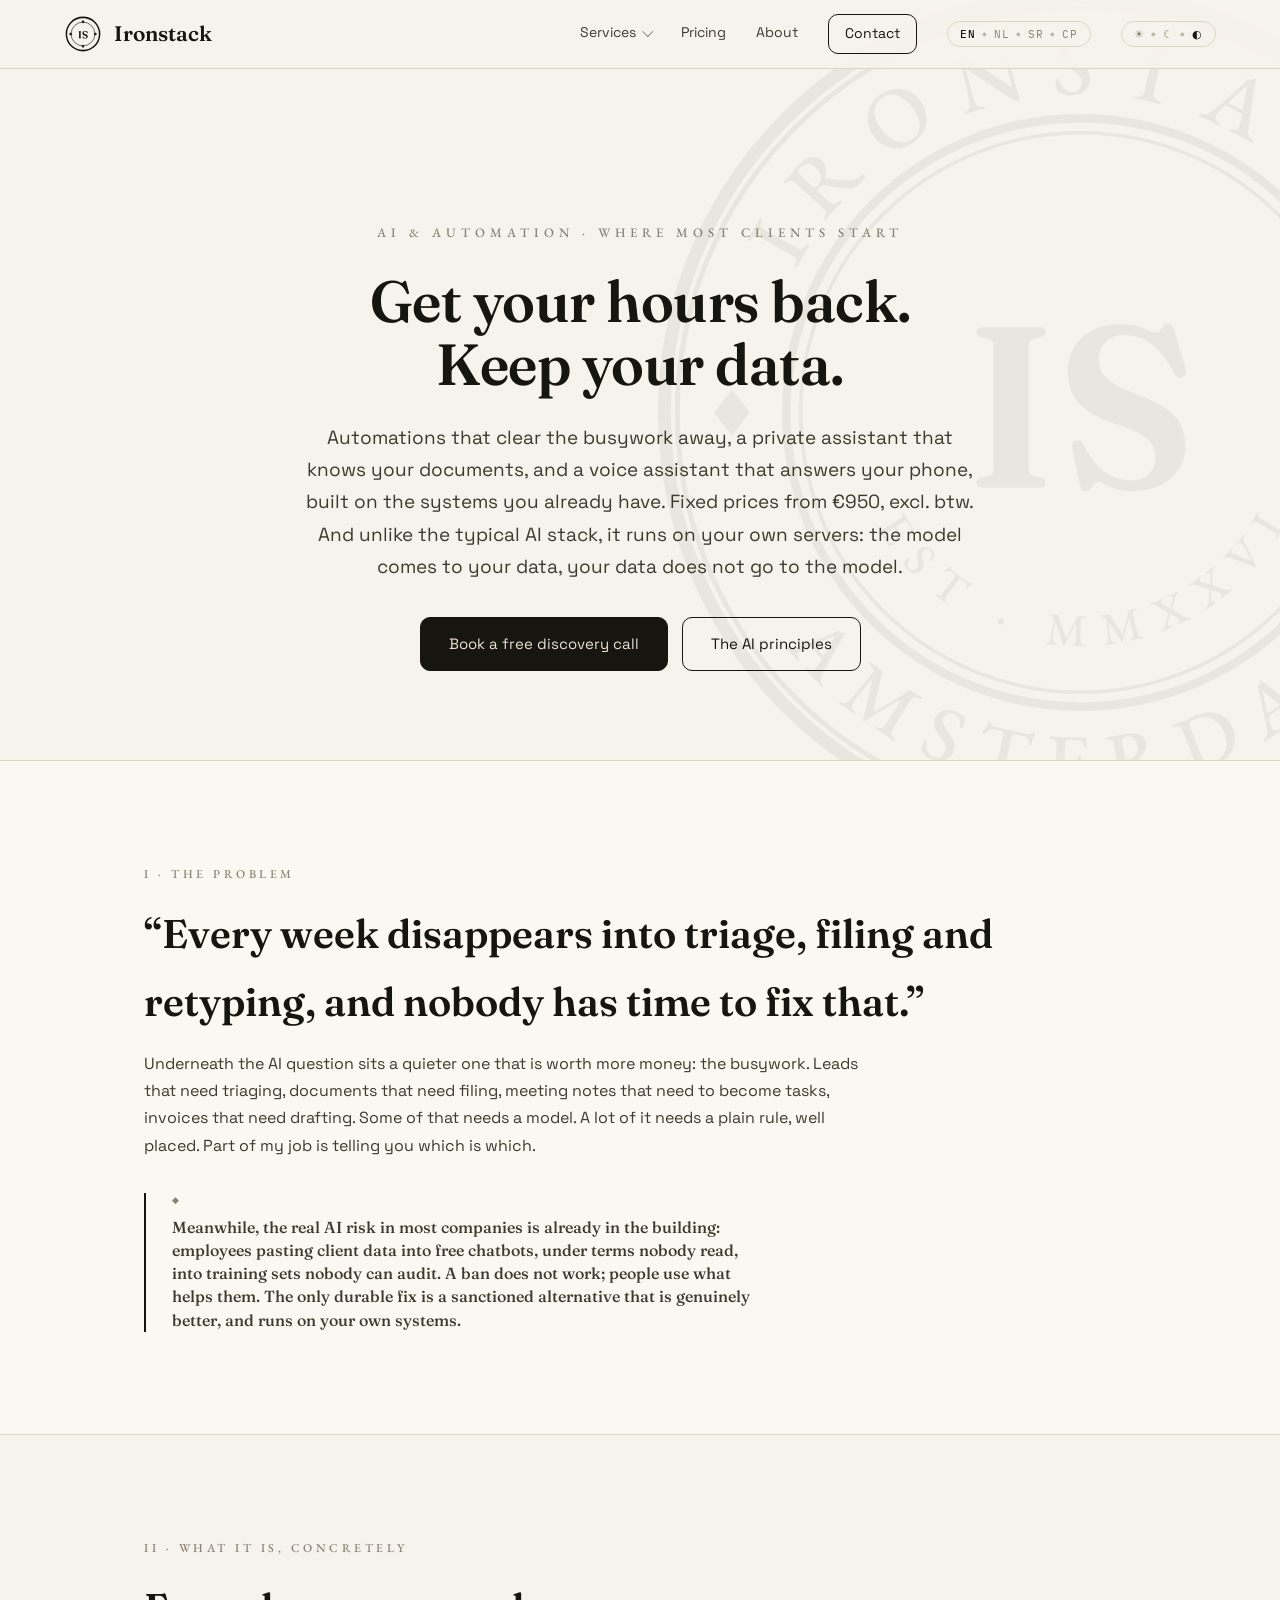
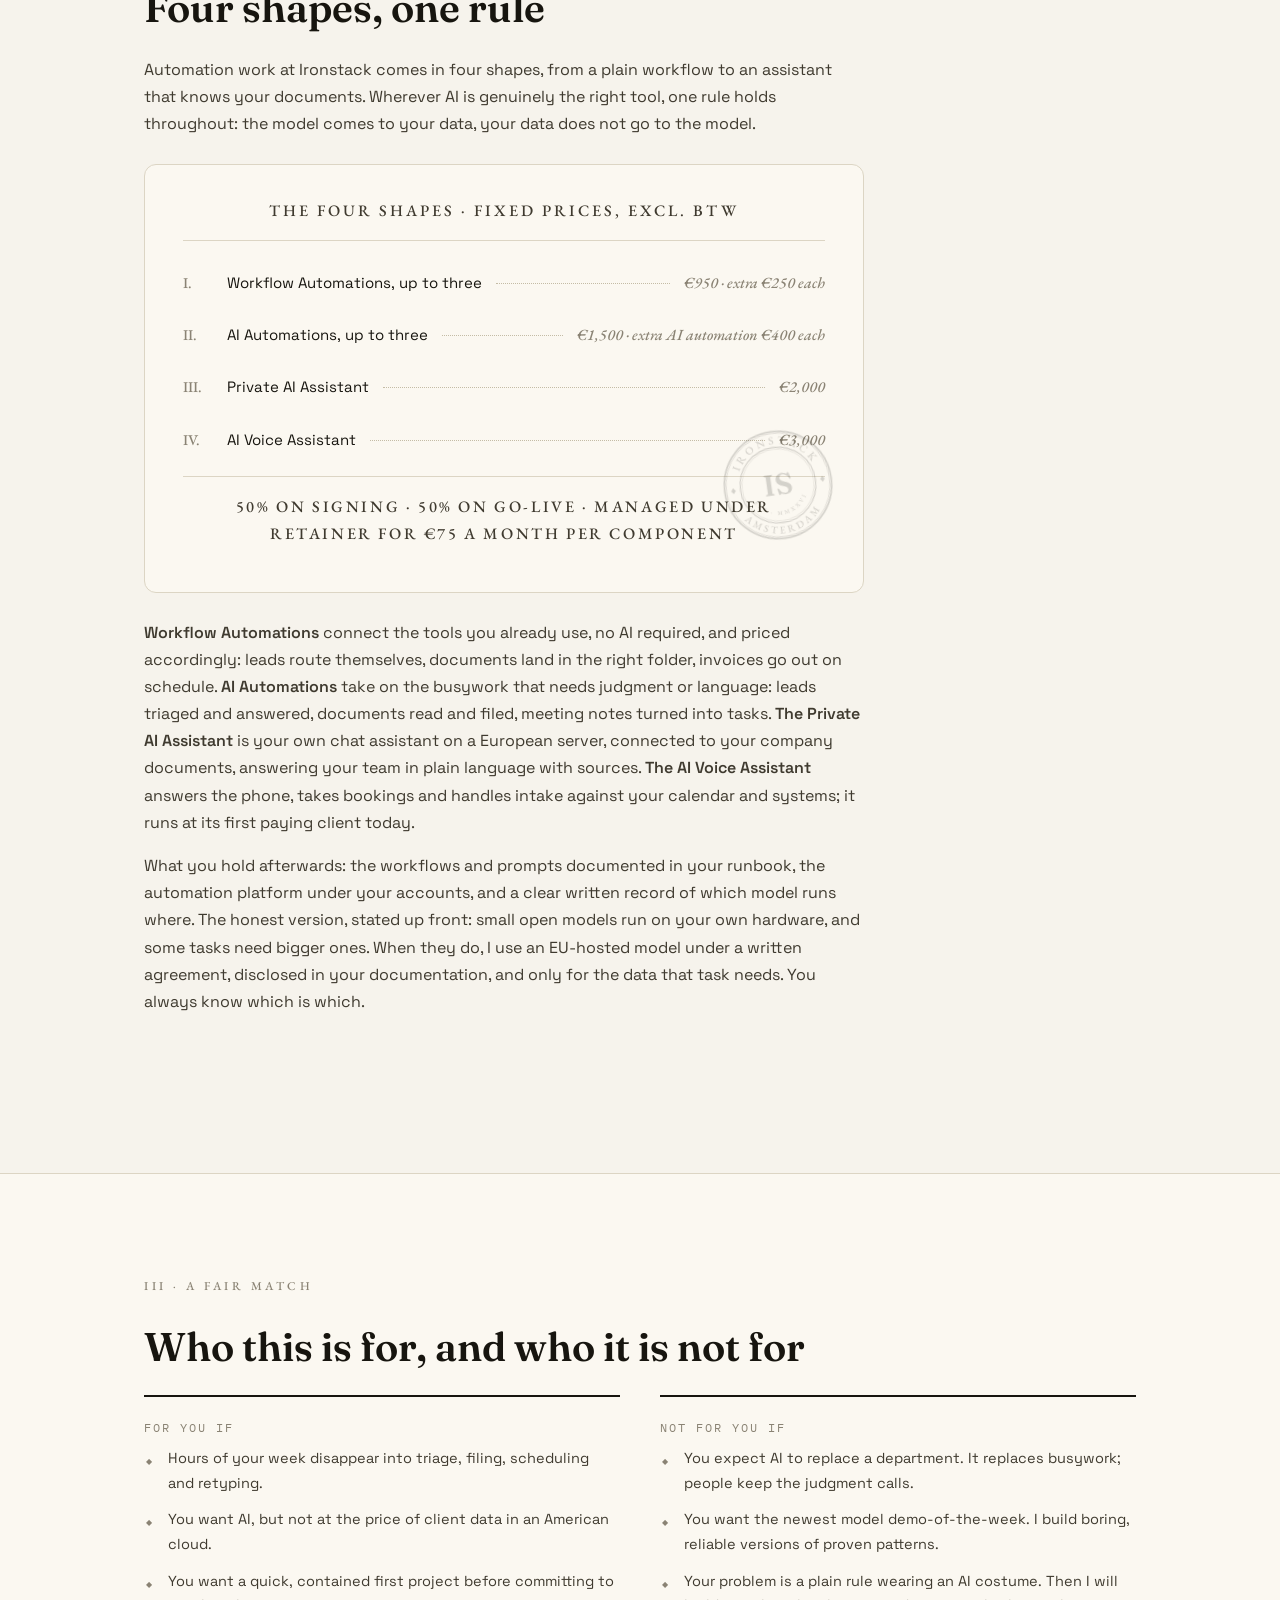
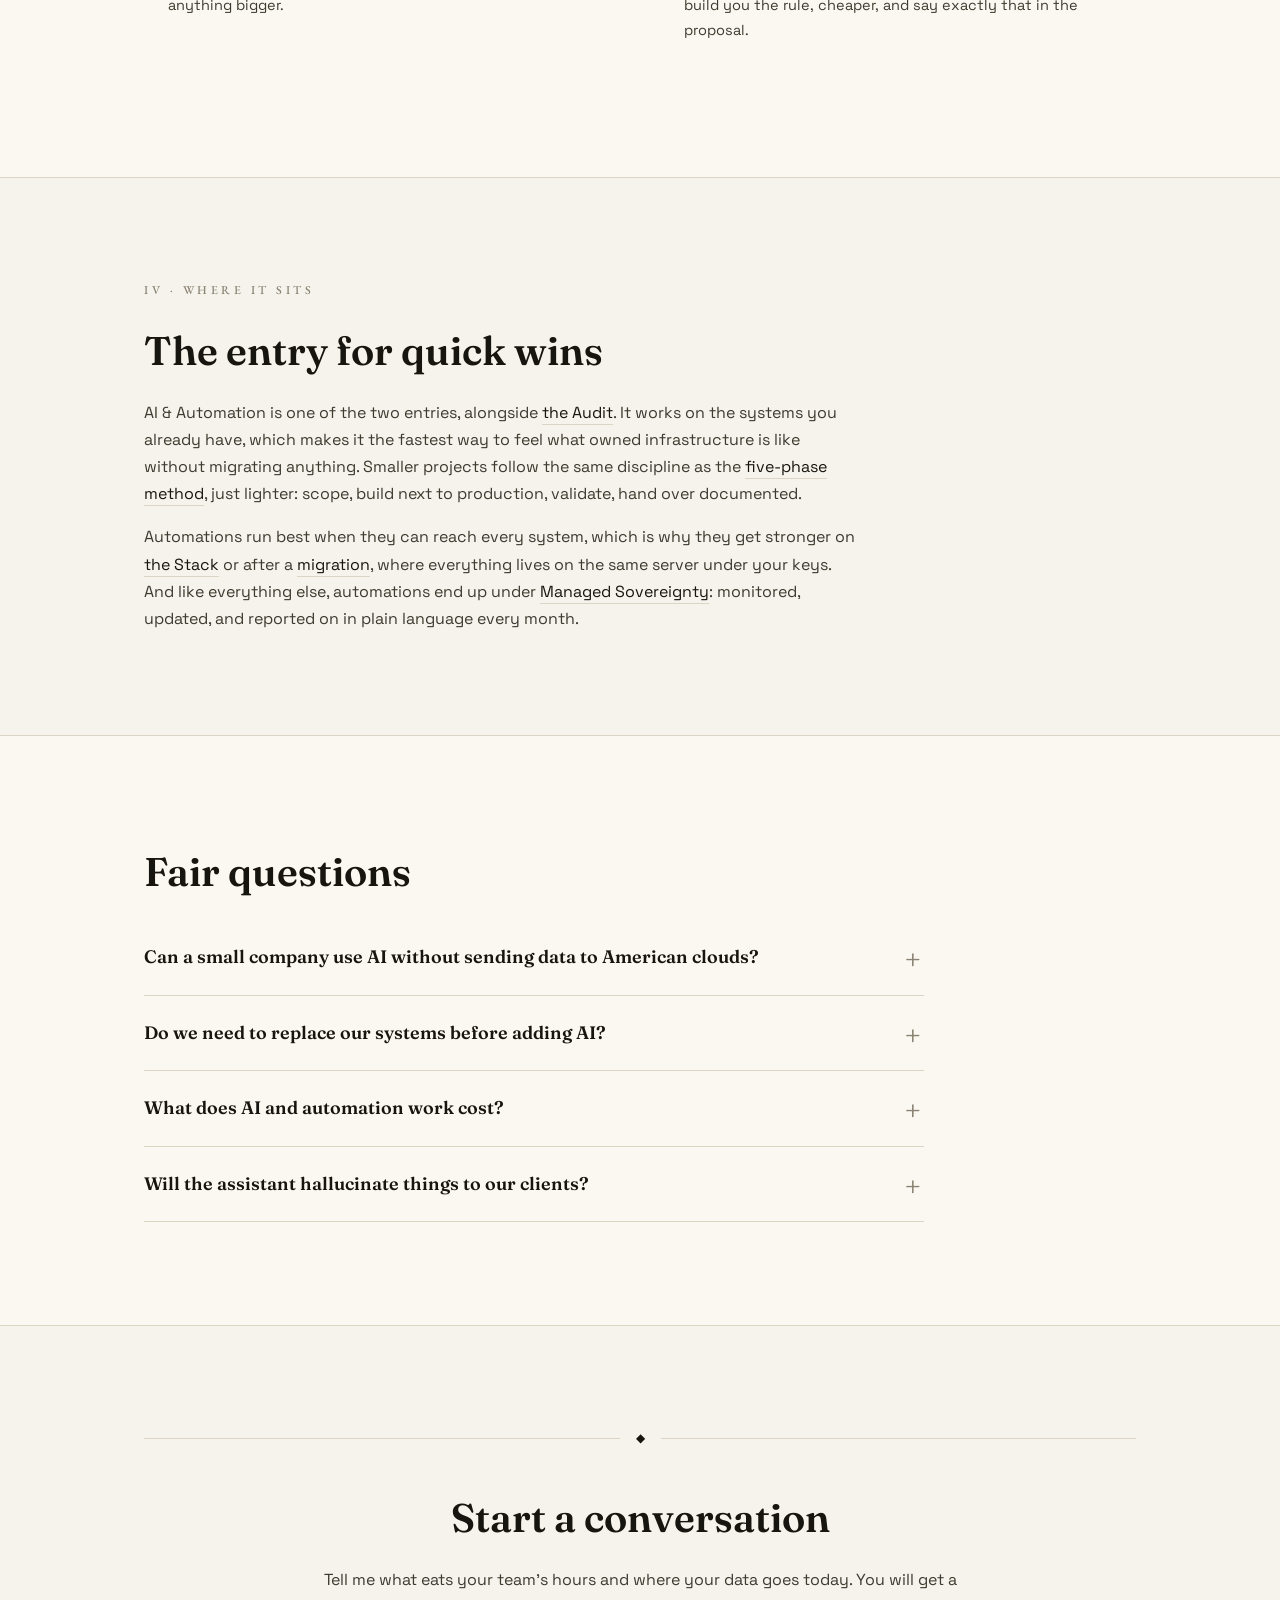
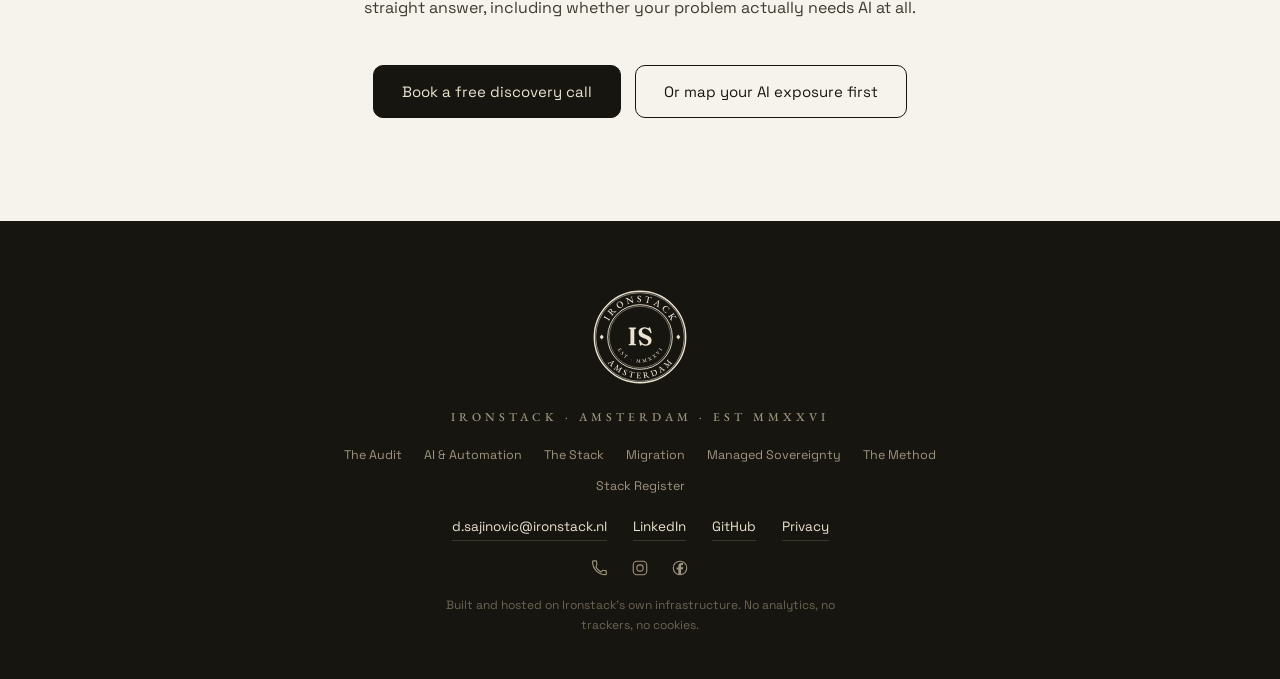
==== commit 023cf427: "Tighten page layout and trim repeated text across subpages Breaks up the left-aligned text monotony " ====
--- a/ai-automation.html
+++ b/ai-automation.html
@@ -42,8 +42,8 @@
 <link rel="preload" href="/assets/fonts/Fraunces-600-normal.woff2" as="font" type="font/woff2" crossorigin blocking="render">
 <link rel="preload" href="/assets/fonts/EBGaramond-500-normal.woff2" as="font" type="font/woff2" crossorigin blocking="render">
 <link rel="preload" href="/assets/fonts/SpaceGrotesk-500-normal.woff2" as="font" type="font/woff2" crossorigin blocking="render">
-<link rel="stylesheet" href="/css/fonts.css?v=66">
-<link rel="stylesheet" href="/css/style.css?v=66">
+<link rel="stylesheet" href="/css/fonts.css?v=60">
+<link rel="stylesheet" href="/css/style.css?v=60">
 <script type="application/ld+json">
 {
   "@context": "https://schema.org",
@@ -74,11 +74,9 @@
   "@type": "FAQPage",
   "mainEntity": [
     {"@type": "Question", "name": "Can a small company use AI without sending data to American clouds?", "acceptedAnswer": {"@type": "Answer", "text": "Yes, if you are deliberate about it. Small open models run on your own hardware, and when a task needs a bigger model, I use an EU-hosted one under a written agreement, disclosed in your documentation, and only for the data that task needs. You always know which is which."}},
-    {"@type": "Question", "name": "What does an AI assistant for a business actually do?", "acceptedAnswer": {"@type": "Answer", "text": "It works where you already talk, in Telegram, WhatsApp or your team chat, and on the phone if you want it to have a voice. It searches your files, books appointments, creates tasks and drafts invoices, all against your own systems rather than a third-party copy of them."}},
     {"@type": "Question", "name": "Do we need to replace our systems before adding AI?", "acceptedAnswer": {"@type": "Answer", "text": "No. AI and automation work is the entry for quick wins, built on the systems you already have. It is also, in practice, how many clients discover which of their systems are worth owning, but that step is yours to take or skip."}},
     {"@type": "Question", "name": "What does AI and automation work cost?", "acceptedAnswer": {"@type": "Answer", "text": "Workflow Automations, plain integrations with no AI involved, are €950 for up to three, extra workflow automation €250 each. AI Automations, where judgment or language is involved, are €1,500 for up to three, extra AI automation €400 each. A Private AI Assistant is €2,000, an AI Voice Assistant €3,000. All fixed, excl. btw, billed 50% on signing and 50% on go-live. If your problem does not need AI, just a plain workflow automation, the proposal will say that."}},
-    {"@type": "Question", "name": "Will the assistant hallucinate things to our clients?", "acceptedAnswer": {"@type": "Answer", "text": "Any language model can be wrong, which is why mine answer with sources from your own documents, act only through defined tools, and get a human handover the moment a conversation leaves the script. Where an error would be expensive, the assistant asks instead of assuming; that boundary is part of the design, not an afterthought."}},
-    {"@type": "Question", "name": "Employees already paste things into free chatbots. Is that a problem?", "acceptedAnswer": {"@type": "Answer", "text": "It is the biggest AI risk in most companies today: client data flowing into tools nobody vetted, under terms nobody read. The fix is not a ban that everyone ignores, it is a sanctioned alternative that is genuinely better because it knows your business. The audit can map your current exposure."}}
+    {"@type": "Question", "name": "Will the assistant hallucinate things to our clients?", "acceptedAnswer": {"@type": "Answer", "text": "Any language model can be wrong, which is why mine answer with sources from your own documents, act only through defined tools, and get a human handover the moment a conversation leaves the script. Where an error would be expensive, the assistant asks instead of assuming; that boundary is part of the design, not an afterthought."}}
   ]
 }
 </script>
@@ -153,8 +151,7 @@
   <h2 class="section-title" data-i18n="aa.7">“Every week disappears into triage, filing and retyping, and nobody has time to fix that.”</h2>
   <div class="prose">
     <p data-i18n="aa.8">Underneath the AI question sits a quieter one that is worth more money: the busywork. Leads that need triaging, documents that need filing, meeting notes that need to become tasks, invoices that need drafting. Some of that needs a model. A lot of it needs a plain rule, well placed. Part of my job is telling you which is which.</p>
-    <p data-i18n="aa.9">Every business is also being told to adopt AI, usually by companies selling it. The pitch is always the same: hand over your documents, your inbox, your client conversations, and intelligence will come back. Most of what gets built this way is disposable, expensive, or both, and almost every AI product wants your data in someone else’s cloud on top of it, a trade this company exists to end.</p>
-    <p data-i18n="aa.10">Meanwhile, the real AI risk in most companies is already in the building: employees pasting client data into free chatbots, under terms nobody read, into training sets nobody can audit. A ban does not work; people use what helps them. The only durable fix is a sanctioned alternative that is genuinely better, and runs on your own systems.</p>
+    <p class="pull-quote" data-i18n="aa.10">Meanwhile, the real AI risk in most companies is already in the building: employees pasting client data into free chatbots, under terms nobody read, into training sets nobody can audit. A ban does not work; people use what helps them. The only durable fix is a sanctioned alternative that is genuinely better, and runs on your own systems.</p>
   </div>
 </section>
 
@@ -183,7 +180,7 @@
 <section class="section section-alt">
   <p class="svc-group-label" data-i18n="aa.24">III · A FAIR MATCH</p>
   <h2 class="section-title" data-i18n="aa.25">Who this is for, and who it is not for</h2>
-  <div class="svc-grid">
+  <div class="svc-grid svc-grid-pair">
     <article class="svc">
       <span class="svc-no" data-i18n="aa.26">FOR YOU IF</span>
       <ul class="diamond-list">
@@ -224,10 +221,6 @@
       <p data-i18n="aa.40">Yes, if you are deliberate about it. Small open models run on your own hardware, and when a task needs a bigger model, I use an EU-hosted one under a written agreement, disclosed in your documentation, and only for the data that task needs. You always know which is which.</p>
     </details>
     <details class="faq-item">
-      <summary data-i18n="aa.41">What does an AI assistant for a business actually do?</summary>
-      <p data-i18n="aa.42">It works where you already talk, in Telegram, WhatsApp or your team chat, and on the phone if you want it to have a voice. It searches your files, books appointments, creates tasks and drafts invoices, all against your own systems rather than a third-party copy of them.</p>
-    </details>
-    <details class="faq-item">
       <summary data-i18n="aa.43">Do we need to replace our systems before adding AI?</summary>
       <p data-i18n="aa.44">No. AI and automation work is the entry for quick wins, built on the systems you already have. It is also, in practice, how many clients discover which of their systems are worth owning, but that step is yours to take or skip.</p>
     </details>
@@ -238,10 +231,6 @@
     <details class="faq-item">
       <summary data-i18n="aa.47">Will the assistant hallucinate things to our clients?</summary>
       <p data-i18n="aa.48">Any language model can be wrong, which is why mine answer with sources from your own documents, act only through defined tools, and get a human handover the moment a conversation leaves the script. Where an error would be expensive, the assistant asks instead of assuming; that boundary is part of the design, not an afterthought.</p>
-    </details>
-    <details class="faq-item">
-      <summary data-i18n="aa.49">Employees already paste things into free chatbots. Is that a problem?</summary>
-      <p data-i18n="aa.50">It is the biggest AI risk in most companies today: client data flowing into tools nobody vetted, under terms nobody read. The fix is not a ban that everyone ignores, it is a sanctioned alternative that is genuinely better because it knows your business. <a href="/audit.html">The audit</a> can map your current exposure.</p>
     </details>
   </div>
 </section>
@@ -285,10 +274,10 @@
   <p class="footer-fine">Built and hosted on Ironstack’s own infrastructure. No analytics, no trackers, no cookies.</p>
 </footer>
 
-<script src="/js/i18n-data.js?v=66"></script>
-<script src="/js/i18n/ai-automation.nl.js?v=66"></script>
-<script src="/js/i18n/ai-automation.sr-latn.js?v=66"></script>
-<script src="/js/i18n/ai-automation.sr-cyrl.js?v=66"></script>
-<script src="/js/main.js?v=66"></script>
+<script src="/js/i18n-data.js?v=60"></script>
+<script src="/js/i18n/ai-automation.nl.js?v=60"></script>
+<script src="/js/i18n/ai-automation.sr-latn.js?v=60"></script>
+<script src="/js/i18n/ai-automation.sr-cyrl.js?v=60"></script>
+<script src="/js/main.js?v=60"></script>
 </body>
 </html>
--- a/css/style.css
+++ b/css/style.css
@@ -146,6 +146,11 @@
 .svc-group { margin-bottom: 40px; }
 .svc-group-label { font-family: var(--garamond); font-size: 12px; letter-spacing: 3.5px; color: var(--muted); margin-bottom: 16px; }
 .svc-grid { display: grid; grid-template-columns: repeat(auto-fit, minmax(300px, 1fr)); gap: 34px 40px; }
+/* the 2-item "who this is for" comparisons carry longer paragraph-style bullets than the
+   3-4 card service grids, so they get a higher floor: without it, auto-fit flips to a cramped
+   2-column state (~300px cards) right at the 712-740px window, just before the grid would
+   otherwise sit comfortably as one column until the desktop width has room to spare */
+.svc-grid-pair { grid-template-columns: repeat(auto-fit, minmax(340px, 1fr)); }
 .svc { position: relative; border-top: 2px solid var(--ink); padding: 16px 2px 26px 0; overflow: hidden; }
 .svc-no { font-family: var(--mono); font-size: 12px; letter-spacing: 2px; color: var(--muted); }
 .svc h3 { font-family: var(--serif); font-weight: 600; font-size: 20px; margin: 10px 0 8px; }
@@ -365,65 +370,6 @@
 .lead-form input:focus, .lead-form select:focus { outline: none; border-bottom-color: var(--ink); }
 .lead-form textarea:focus { outline: none; border-color: var(--ink); }
 .select-wrap:focus-within::after { border-color: var(--ink); }
-/* phone splits into a narrow country-code picker and the number itself */
-.phone-group { display: flex; gap: 14px; align-items: flex-end; }
-.phone-group .cc-picker { flex: 0 0 auto; position: relative; }
-.phone-group select { width: auto; }
-.phone-group input[type="tel"] { flex: 1 1 auto; min-width: 0; }
-/* no-JS fallback keeps the native select, dressed with the usual chevron */
-.cc-picker:not(.enhanced)::after {
-  content: ''; position: absolute; right: 3px; top: 50%; width: 6px; height: 6px;
-  border-right: 1.5px solid var(--muted); border-bottom: 1.5px solid var(--muted);
-  transform: translateY(-65%) rotate(45deg); pointer-events: none;
-}
-.cc-picker.enhanced > select { display: none; }
-.cc-btn {
-  display: inline-flex; align-items: center; gap: 10px; cursor: pointer;
-  background: transparent; border: none; border-bottom: 1px solid var(--rule); border-radius: 0;
-  padding: 10px 2px; font-family: var(--sans); font-size: 15px; color: var(--ink);
-  transition: border-color .16s ease;
-}
-.cc-btn::after {
-  content: ''; width: 6px; height: 6px; margin-top: -3px;
-  border-right: 1.5px solid var(--muted); border-bottom: 1.5px solid var(--muted);
-  transform: rotate(45deg); transition: border-color .18s ease;
-}
-.cc-btn:hover { border-bottom-color: #B8B09C; }
-.cc-btn:focus { outline: none; border-bottom-color: var(--ink); }
-.cc-btn:hover::after, .cc-btn:focus::after { border-color: var(--ink); }
-.lead-form label.invalid .cc-btn { border-bottom-color: var(--err); }
-.lead-form label.valid .cc-btn { border-bottom-color: var(--ok); }
-/* the picker panel: a search field on top, the country register scrolling below it;
-   dressed like .select-menu so the form's dropdowns read as one family */
-.cc-panel {
-  position: absolute; left: 0; top: calc(100% + 6px); z-index: 70; display: block;
-  width: min(300px, 78vw);
-  background: color-mix(in srgb, var(--cream) 97%, transparent);
-  backdrop-filter: blur(8px); -webkit-backdrop-filter: blur(8px);
-  border: 1px solid var(--rule);
-  box-shadow: 0 26px 40px -28px rgba(23, 21, 15, 0.45);
-}
-.cc-panel[hidden] { display: none; }
-.cc-search {
-  width: 100%; background: transparent; border: none; border-bottom: 1px solid var(--rule);
-  padding: 11px 14px; font-family: var(--sans); font-size: 14px; color: var(--ink);
-}
-.cc-search:focus { outline: none; border-bottom-color: var(--ink); }
-.cc-list { list-style: none; margin: 0; padding: 6px 0; max-height: 234px; overflow-y: auto; overscroll-behavior: contain; }
-.cc-list li {
-  position: relative; display: flex; justify-content: space-between; align-items: baseline; gap: 14px;
-  padding: 9px 16px 9px 34px; cursor: pointer; font-family: var(--sans); font-size: 14.5px; color: var(--body);
-  transition: color .14s ease, background .14s ease;
-}
-.cc-list li[hidden] { display: none; }
-.cc-list li .cc-code { font-family: var(--mono); font-size: 12px; letter-spacing: 0.5px; color: var(--muted); }
-.cc-list li:hover, .cc-list li.active { color: var(--ink); background: color-mix(in srgb, var(--ink) 6%, transparent); }
-.cc-list li[aria-selected="true"], .cc-list li[aria-selected="true"] .cc-code { color: var(--ink); }
-.cc-list li[aria-selected="true"]::before {
-  content: '◆'; position: absolute; left: 15px; top: 50%; transform: translateY(-50%);
-  font-size: 8px; color: var(--muted);
-}
-[data-theme="dark"] .cc-panel { box-shadow: 0 26px 40px -28px rgba(0, 0, 0, 0.8); }
 /* Chrome/Safari autofill paints its own background; force it back to the page ground */
 .lead-form input:-webkit-autofill,
 .lead-form input:-webkit-autofill:hover,
@@ -787,6 +733,30 @@
 .prose a:hover { border-color: var(--ink); }
 .prose h3 { font-family: var(--serif); font-weight: 600; font-size: 19px; margin: 26px 0 8px; }
 .prose .register { margin: 26px 0; }
+
+/* pull-quote: one line lifted out of a left-aligned prose block as a visual break.
+   Not an external quotation — styled as an emphasized beat in the page's own voice. */
+.pull-quote {
+  position: relative;
+  max-width: 620px;
+  margin: 34px 0;
+  padding-left: 26px;
+  border-left: 2px solid var(--ink);
+  font-family: var(--serif);
+  font-weight: 500;
+  font-size: clamp(20px, 2.3vw, 25px);
+  line-height: 1.45;
+  color: var(--ink);
+}
+.pull-quote::before { content: '◆'; display: block; font-size: 9px; color: var(--muted); margin-bottom: 10px; }
+
+/* stat-strip: 2-3 standalone numbers as a single inline beat, lighter than the
+   boxed .register ledger — for pages that don't already have a register doing this job */
+.stat-strip { display: flex; flex-wrap: wrap; gap: 26px 44px; margin: 30px 0; padding: 22px 0; border-top: 1px solid var(--rule); border-bottom: 1px solid var(--rule); }
+.stat { display: flex; flex-direction: column; gap: 4px; }
+.stat-v { font-family: var(--garamond); font-style: italic; font-size: 22px; color: var(--ink); }
+.stat-k { font-family: var(--mono); font-size: 10.5px; letter-spacing: 1.5px; text-transform: uppercase; color: var(--muted); }
+
 .diamond-list { list-style: none; max-width: 720px; }
 .diamond-list li { position: relative; padding: 8px 0 8px 26px; color: var(--body); font-size: 15px; }
 .diamond-list li::before { content: '◆'; position: absolute; left: 2px; top: 15px; font-size: 8px; color: var(--muted); }
@@ -848,137 +818,3 @@
 [data-theme="dark"] .tag-plate { background: rgba(20, 18, 13, 0.78); border-color: rgba(234, 227, 210, 0.16); box-shadow: 0 18px 34px -18px rgba(0, 0, 0, 0.8); }
 [data-theme="dark"] .tilt-tag-text strong { text-shadow: 0 5px 12px rgba(0, 0, 0, 0.55); }
 [data-theme="dark"] .tilt-tag-text span, [data-theme="dark"] .tilt-tag-text a { text-shadow: 0 3px 8px rgba(0, 0, 0, 0.45); }
-
-/* ---------- lead form: validation + submission feedback ----------
-   --err is functional feedback, not a brand accent: a brick red that sits
-   in the ink/cream world instead of alarm-red */
-:root { --err: #9C4130; }
-[data-theme="dark"] { --err: #D08E76; }
-
-.lead-form label.invalid > span:first-child { color: var(--err); }
-.lead-form label.invalid > span:first-child::after { content: ' ✕'; color: var(--err); font-family: var(--sans); letter-spacing: 0; }
-.lead-form label.invalid input,
-.lead-form label.invalid .select-btn,
-.lead-form label.invalid select { border-bottom-color: var(--err); }
-.lead-form label.invalid textarea { border-color: var(--err); }
-.form-status.error { color: var(--err); }
-.form-status.shake { animation: status-shake .45s ease; }
-@keyframes status-shake {
-  20% { transform: translateX(-6px); }
-  45% { transform: translateX(5px); }
-  70% { transform: translateX(-3px); }
-  90% { transform: translateX(2px); }
-}
-
-/* ---------- lead modal: the receipt ---------- */
-.lead-modal { position: fixed; inset: 0; z-index: 90; display: grid; place-items: center; padding: 22px; }
-.lead-modal[hidden] { display: none; }
-.lead-modal-backdrop {
-  position: absolute; inset: 0;
-  background: rgba(23, 21, 15, 0.44);
-  -webkit-backdrop-filter: blur(3px); backdrop-filter: blur(3px);
-  animation: lead-fade-in .3s ease both;
-}
-.lead-modal-panel {
-  position: relative; width: min(430px, 100%);
-  background: var(--paper); border: 1px solid var(--rule);
-  padding: 46px 42px 38px; text-align: center;
-  box-shadow: 0 34px 70px -32px rgba(23, 21, 15, 0.55);
-  animation: lead-panel-in .55s cubic-bezier(.16, 1, .3, 1) both;
-}
-.lead-modal-seal {
-  width: 78px; aspect-ratio: 1; margin: 0 auto 20px;
-  background: url('../assets/ironstack-seal-small-ink.svg') center/contain no-repeat;
-  animation: lead-seal-press .6s cubic-bezier(.16, 1.1, .3, 1) .22s both;
-}
-[data-theme="dark"] .lead-modal-seal { background-image: url('../assets/ironstack-seal-small-cream.svg'); }
-[data-theme="dark"] .lead-modal-panel { box-shadow: 0 34px 70px -32px rgba(0, 0, 0, 0.85); }
-/* the problem dialog: a crossed ring where the seal would sit, and the list of what to fix */
-.lead-modal-mark {
-  width: 78px; height: 78px; margin: 0 auto 20px;
-  border: 1.5px solid var(--err); border-radius: 50%;
-  display: grid; place-items: center;
-  font-family: var(--sans); font-size: 28px; line-height: 1; color: var(--err);
-  animation: lead-seal-press .6s cubic-bezier(.16, 1.1, .3, 1) .22s both;
-}
-.lead-modal-list {
-  list-style: none; margin: 0 0 28px; padding: 0;
-  font-family: var(--garamond); font-style: italic; font-size: 16.5px; line-height: 1.75; color: var(--body);
-}
-.lead-modal-list li::before { content: '✕'; color: var(--err); font-family: var(--sans); font-style: normal; font-size: 11px; margin-right: 9px; vertical-align: 1px; }
-.lead-modal-title { font-family: var(--serif); font-weight: 600; font-size: 30px; letter-spacing: .2px; color: var(--ink); margin-bottom: 10px; }
-.lead-modal-body { font-family: var(--garamond); font-style: italic; font-size: 17px; line-height: 1.55; color: var(--body); margin-bottom: 28px; }
-.lead-modal.closing .lead-modal-backdrop { animation: lead-fade-out .22s ease both; }
-.lead-modal.closing .lead-modal-panel { animation: lead-panel-out .22s ease both; }
-@keyframes lead-fade-in { from { opacity: 0; } }
-@keyframes lead-fade-out { to { opacity: 0; } }
-@keyframes lead-panel-in { from { opacity: 0; transform: translateY(28px) scale(.96); } }
-@keyframes lead-panel-out { to { opacity: 0; transform: translateY(12px) scale(.98); } }
-@keyframes lead-seal-press {
-  0%   { opacity: 0; transform: scale(1.65) rotate(-11deg); }
-  60%  { opacity: 1; transform: scale(.95) rotate(-1deg); }
-  80%  { transform: scale(1.03) rotate(-2.5deg); }
-  100% { opacity: 1; transform: scale(1) rotate(-2deg); }
-}
-@media (prefers-reduced-motion: reduce) {
-  .lead-modal-backdrop, .lead-modal-panel, .lead-modal-seal, .lead-modal-mark,
-  .lead-modal.closing .lead-modal-backdrop, .lead-modal.closing .lead-modal-panel { animation: none; }
-  .form-status.shake { animation: none; }
-}
-
-/* ---------- lead form: live positive feedback ----------
-   --ok is functional feedback like --err: a moss green that stays in the
-   ink/cream world. The check mark rides the label; the underline agrees. */
-:root { --ok: #55794B; }
-[data-theme="dark"] { --ok: #9CBF8D; }
-
-.lead-form label > span:first-child { transition: color .16s ease; }
-.lead-form label.valid > span:first-child { color: var(--ok); }
-.lead-form label.valid > span:first-child::after { content: ' ✓'; color: var(--ok); font-family: var(--sans); letter-spacing: 0; }
-.lead-form label.valid input,
-.lead-form label.valid .select-btn,
-.lead-form label.valid select { border-bottom-color: var(--ok); }
-.lead-form label.valid textarea { border-color: var(--ok); }
-
-/* ---------- styled select: the option list, in the site's own clothes ----------
-   The native select stays as the form field; .select-btn and .select-menu are
-   its face. The panel is kin to the nav's mega menu: cream over blur, hairline
-   border, soft shadow, diamond on the chosen entry. */
-.select-wrap.enhanced select { position: absolute; width: 1px; height: 1px; opacity: 0; pointer-events: none; }
-.select-btn {
-  width: 100%; text-align: left; cursor: pointer;
-  background: transparent; border: none; border-bottom: 1px solid var(--rule); border-radius: 0;
-  padding: 10px 20px 10px 2px; font-family: var(--sans); font-size: 15px; color: var(--ink);
-  transition: border-color .16s ease;
-}
-.select-btn.placeholder { color: var(--muted); }
-.select-btn:hover { border-bottom-color: #B8B09C; }
-.select-btn:focus { outline: none; border-bottom-color: var(--ink); }
-[data-theme="dark"] .select-btn:hover { border-bottom-color: #565040; }
-[data-theme="dark"] .select-btn:focus { border-bottom-color: var(--ink); }
-.select-wrap.open::after { transform: translateY(-25%) rotate(-135deg); border-color: var(--ink); }
-.select-menu {
-  position: absolute; top: calc(100% + 6px); left: 0; right: 0; z-index: 60;
-  margin: 0; padding: 6px 0; list-style: none;
-  background: color-mix(in srgb, var(--cream) 97%, transparent);
-  backdrop-filter: blur(8px); -webkit-backdrop-filter: blur(8px);
-  border: 1px solid var(--rule);
-  box-shadow: 0 26px 40px -28px rgba(23, 21, 15, 0.45);
-  opacity: 0; visibility: hidden; transform: translateY(-8px);
-  transition: opacity .2s ease, transform .3s cubic-bezier(.2, .6, .2, 1), visibility 0s linear .3s;
-}
-.select-wrap.open .select-menu {
-  opacity: 1; visibility: visible; transform: none;
-  transition: opacity .2s ease, transform .3s cubic-bezier(.2, .6, .2, 1);
-}
-[data-theme="dark"] .select-menu { box-shadow: 0 26px 40px -28px rgba(0, 0, 0, 0.8); }
-.select-opt { position: relative; padding: 9px 16px 9px 34px; font-size: 14.5px; color: var(--body); cursor: pointer; transition: color .14s ease, background .14s ease; }
-.select-opt.active { color: var(--ink); background: color-mix(in srgb, var(--ink) 6%, transparent); }
-.select-opt[aria-selected="true"] { color: var(--ink); }
-.select-opt[aria-selected="true"]::before {
-  content: '◆'; position: absolute; left: 15px; top: 50%; transform: translateY(-50%);
-  font-size: 8px; color: var(--muted);
-}
-@media (prefers-reduced-motion: reduce) {
-  .select-menu, .select-wrap.open .select-menu { transition: none; transform: none; }
-}
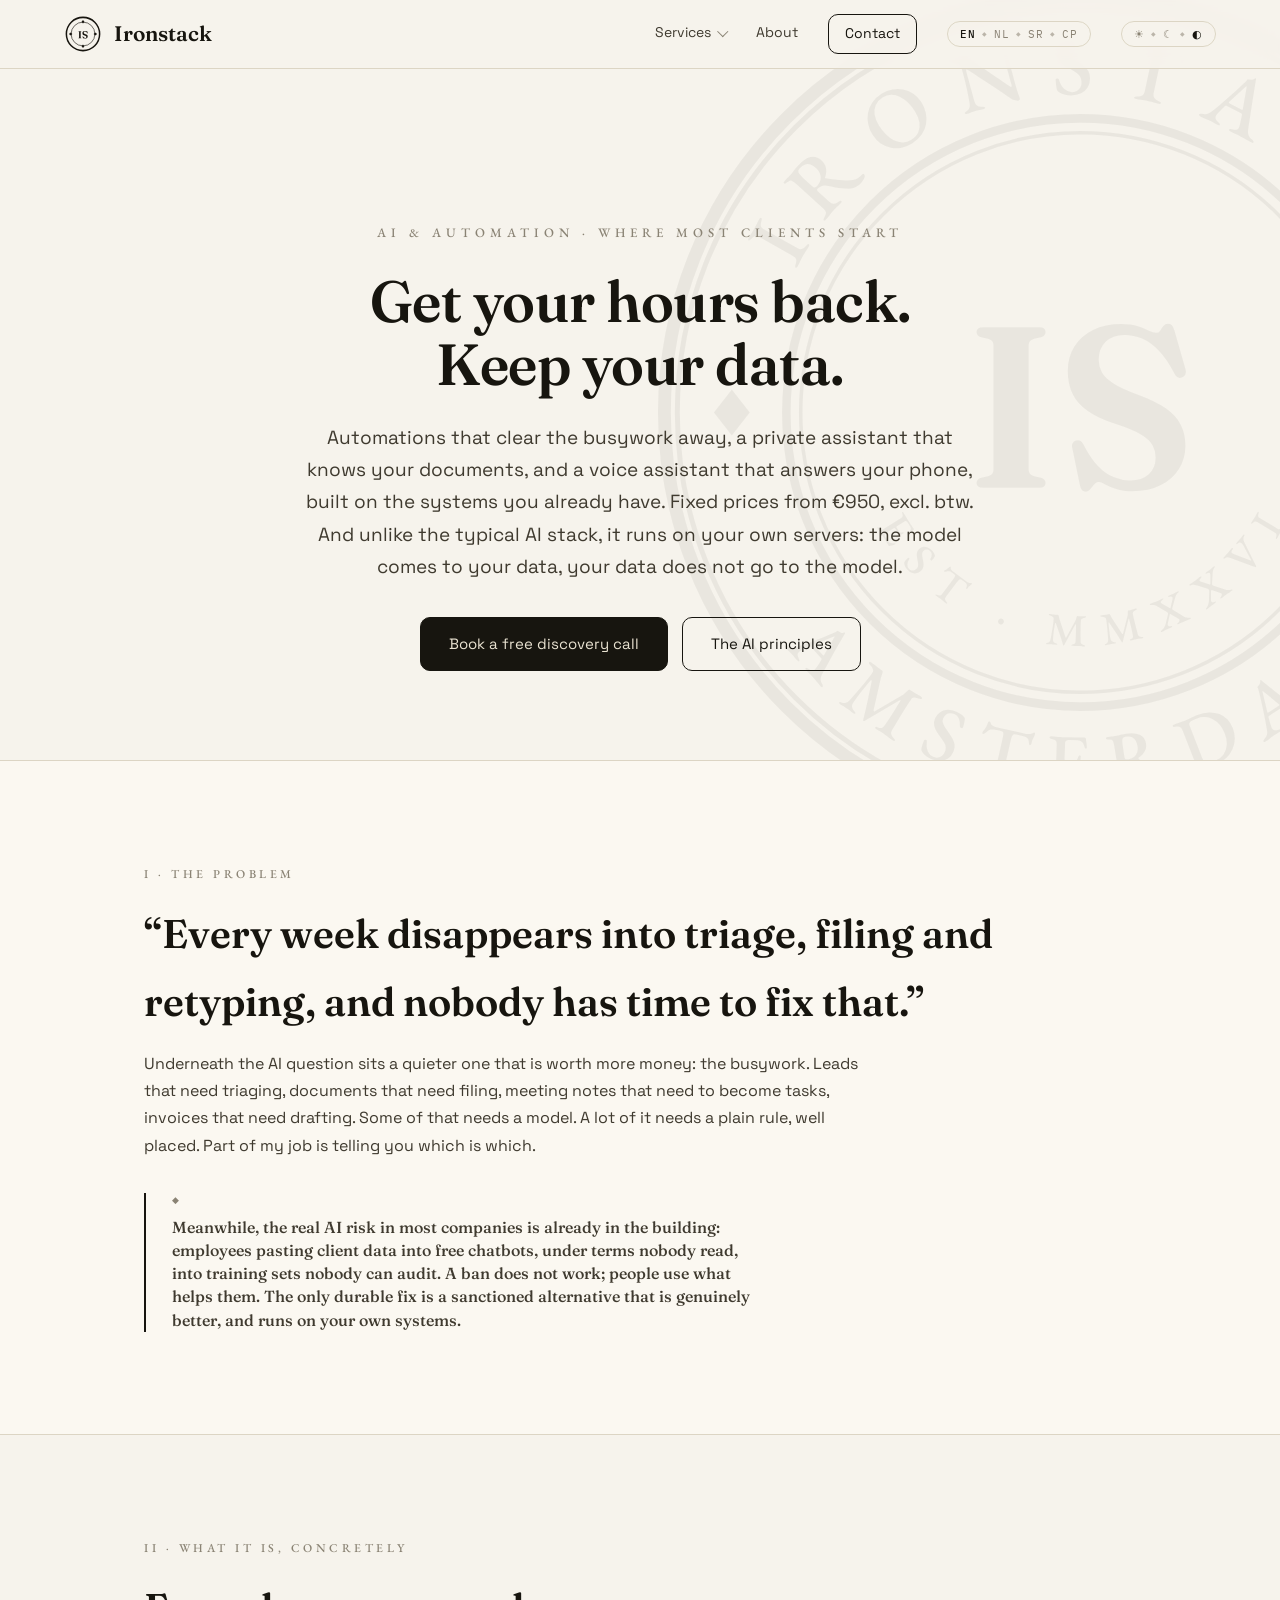
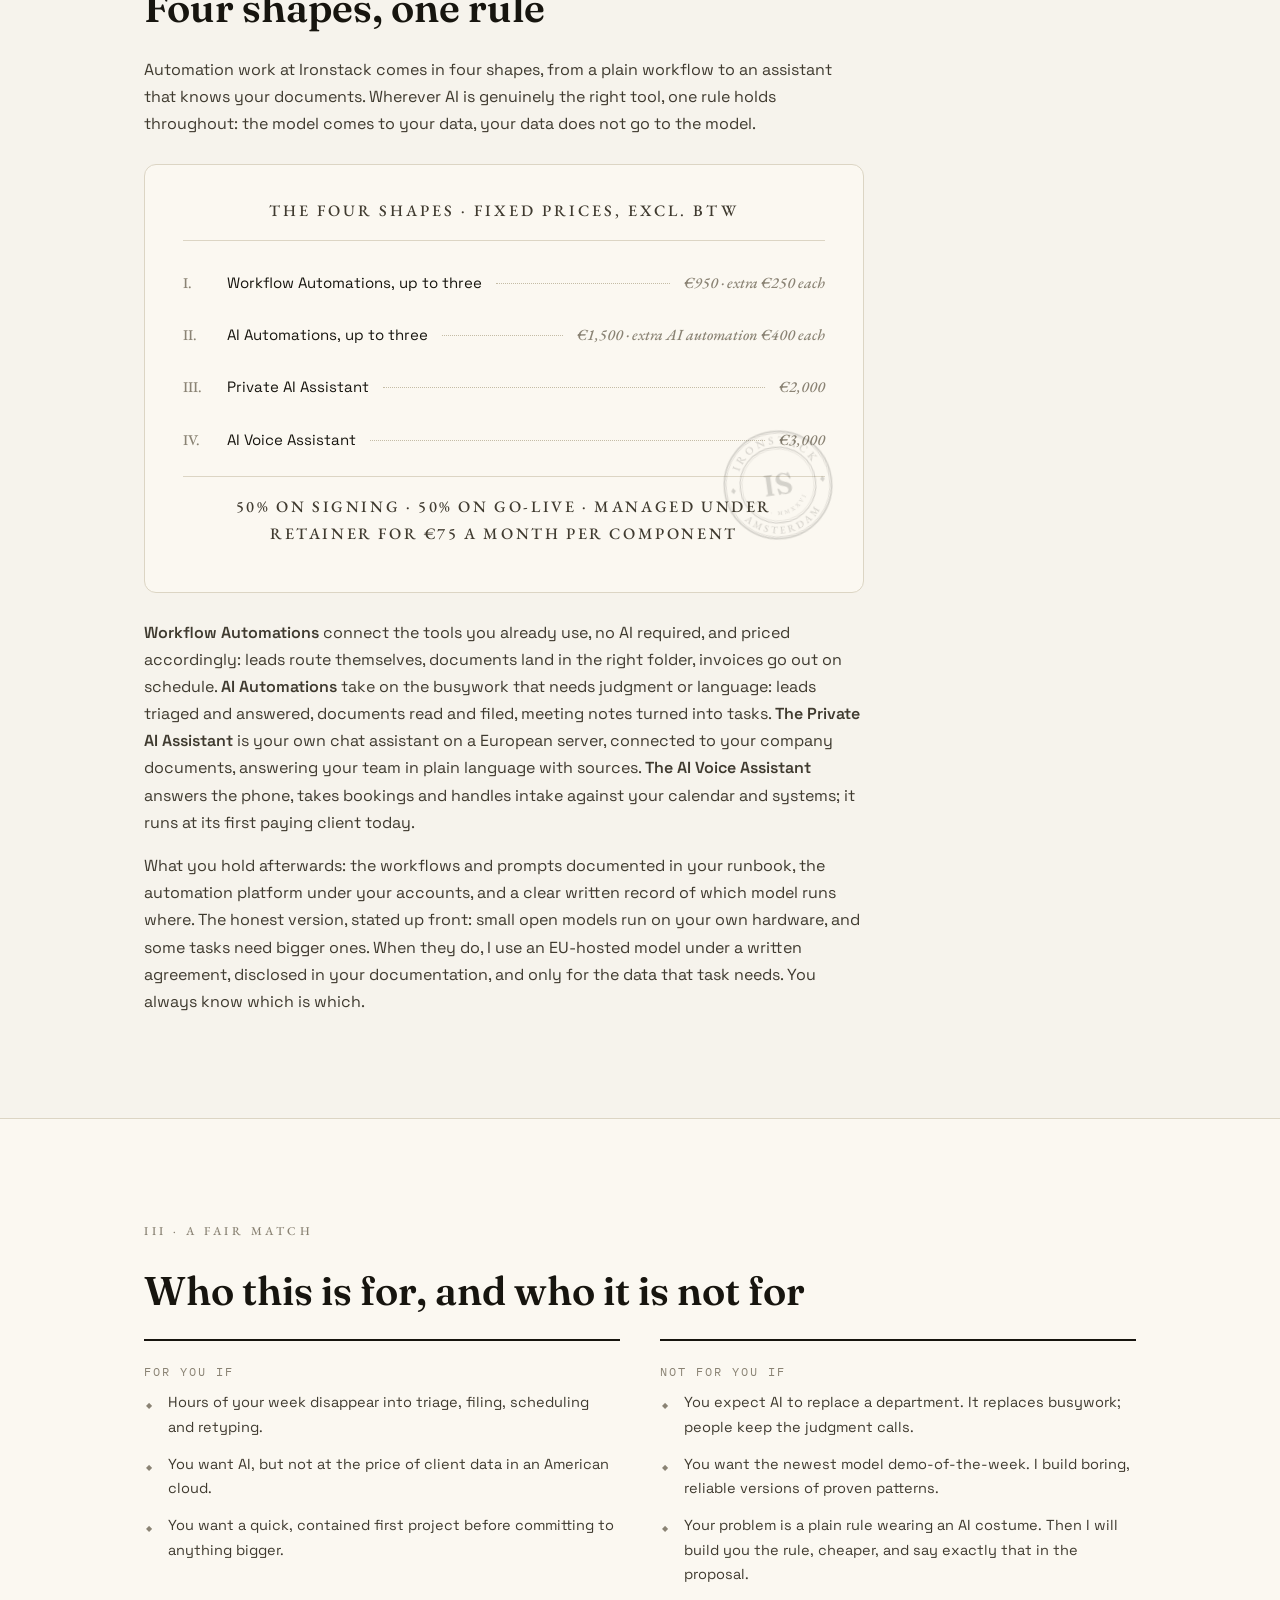
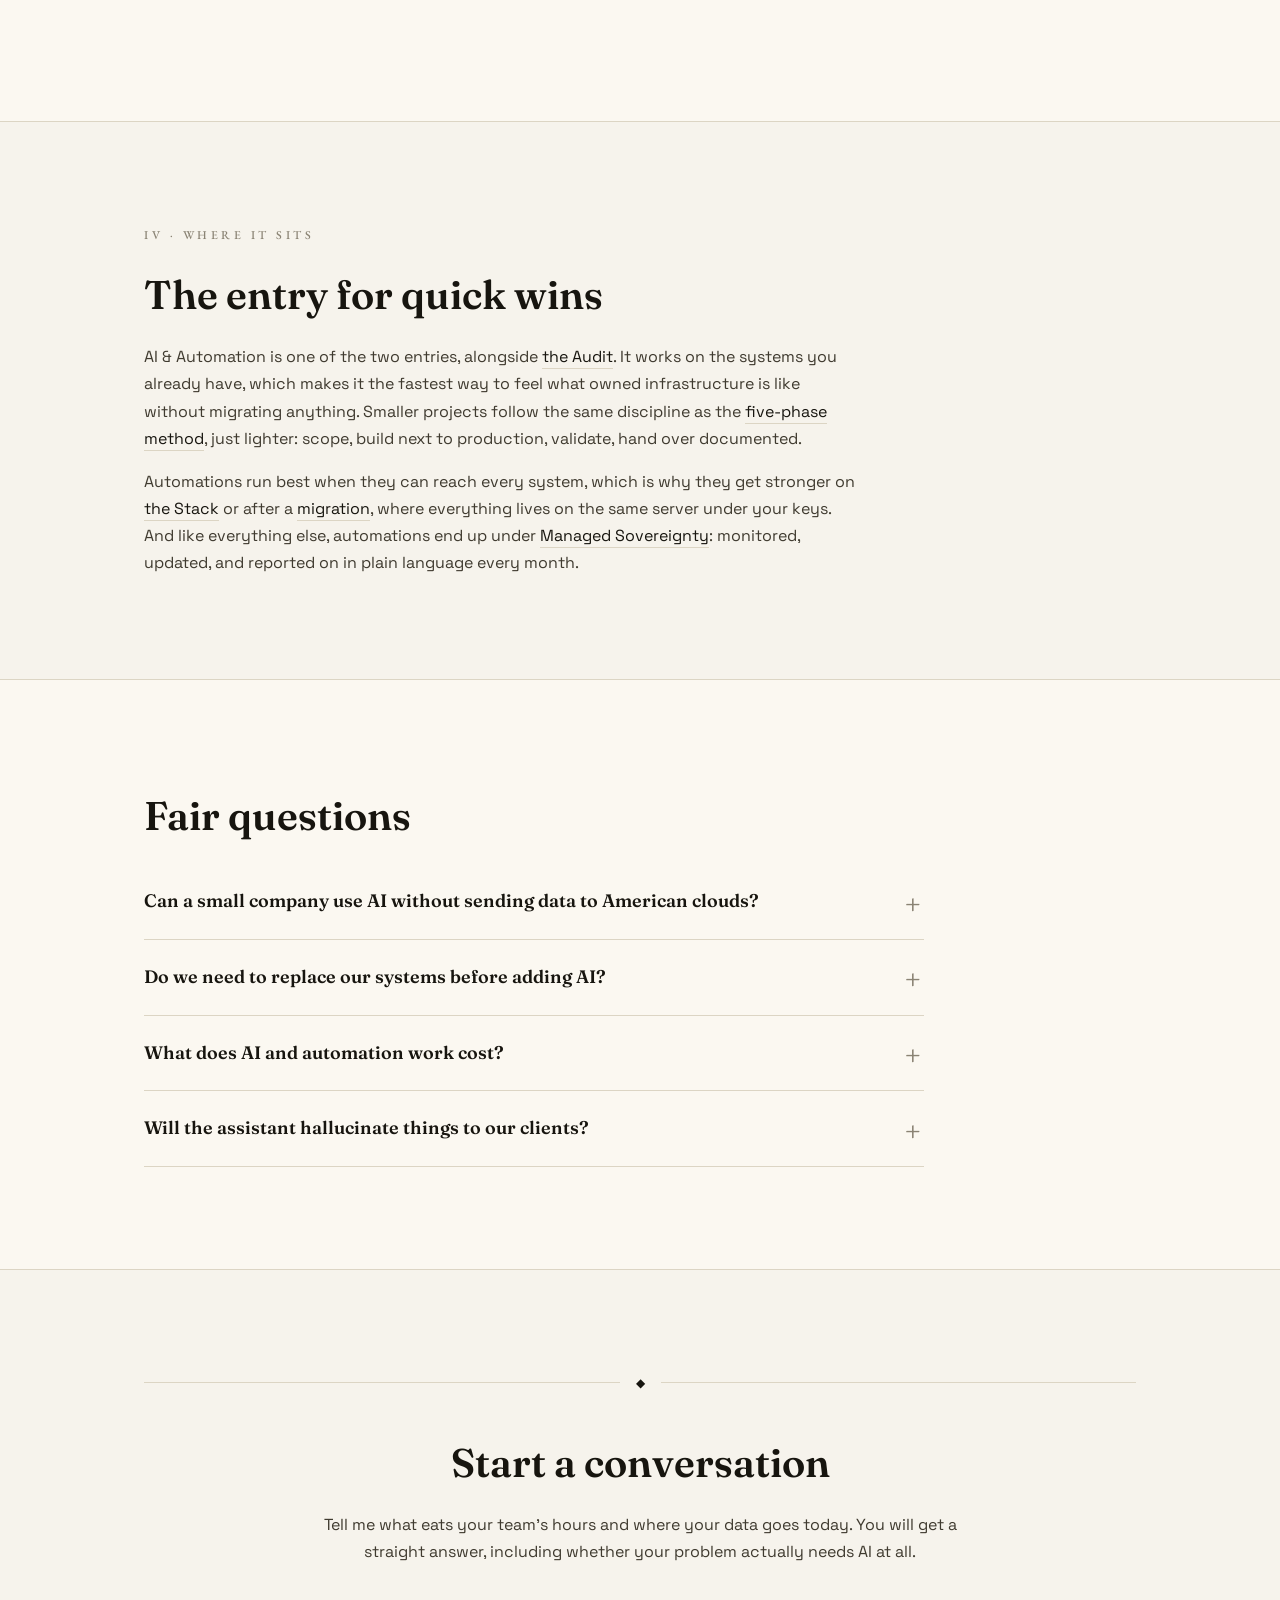
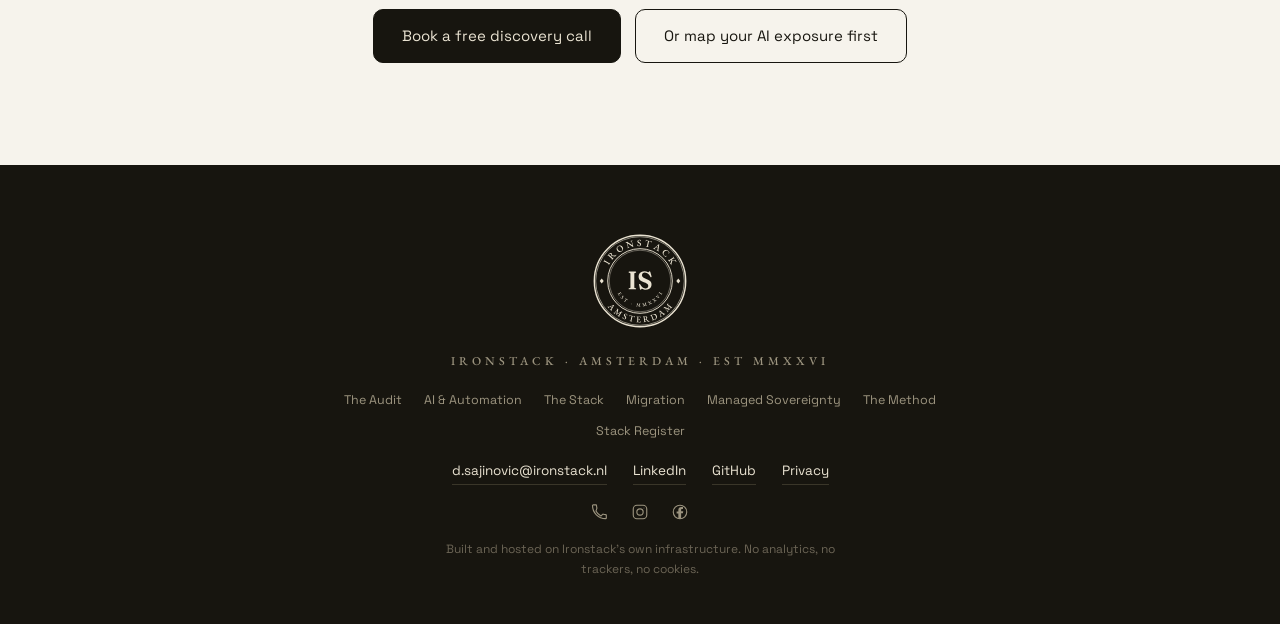
==== commit 4ab447cf: "Move pricing off the homepage onto each service's own page Removes the homepage's central price regi" ====
--- a/ai-automation.html
+++ b/ai-automation.html
@@ -121,7 +121,6 @@
         </div>
       </div>
     </div>
-    <a href="/#pricing" data-i18n="nav.pricing">Pricing</a>
     <a href="/#about" data-i18n="nav.about">About</a>
     <a class="nav-cta" href="/#contact" data-i18n="nav.contact">Contact</a>
     <button class="switch" id="langToggle" aria-label="Switch language"><span data-lang="en" class="on">EN</span><span class="sep" aria-hidden="true">◆</span><span data-lang="nl">NL</span><span class="sep" aria-hidden="true">◆</span><span data-lang="sr-latn">SR</span><span class="sep" aria-hidden="true">◆</span><span data-lang="sr-cyrl">СР</span></button>
@@ -173,7 +172,6 @@
     <p data-i18n="aa.22"><strong>Workflow Automations</strong> connect the tools you already use, no AI required, and priced accordingly: leads route themselves, documents land in the right folder, invoices go out on schedule. <strong>AI Automations</strong> take on the busywork that needs judgment or language: leads triaged and answered, documents read and filed, meeting notes turned into tasks. <strong>The Private AI Assistant</strong> is your own chat assistant on a European server, connected to your company documents, answering your team in plain language with sources. <strong>The AI Voice Assistant</strong> answers the phone, takes bookings and handles intake against your calendar and systems; it runs at its first paying client today.</p>
     <p data-i18n="aa.23">What you hold afterwards: the workflows and prompts documented in your runbook, the automation platform under your accounts, and a clear written record of which model runs where. The honest version, stated up front: small open models run on your own hardware, and some tasks need bigger ones. When they do, I use an EU-hosted model under a written agreement, disclosed in your documentation, and only for the data that task needs. You always know which is which.</p>
   </div>
-  <p class="services-note" data-i18n="aa.55">See the <a href="/#pricing">full price register</a> for how these fit with everything else.</p>
 </section>
 
 <!-- ============ WHO FOR ============ -->
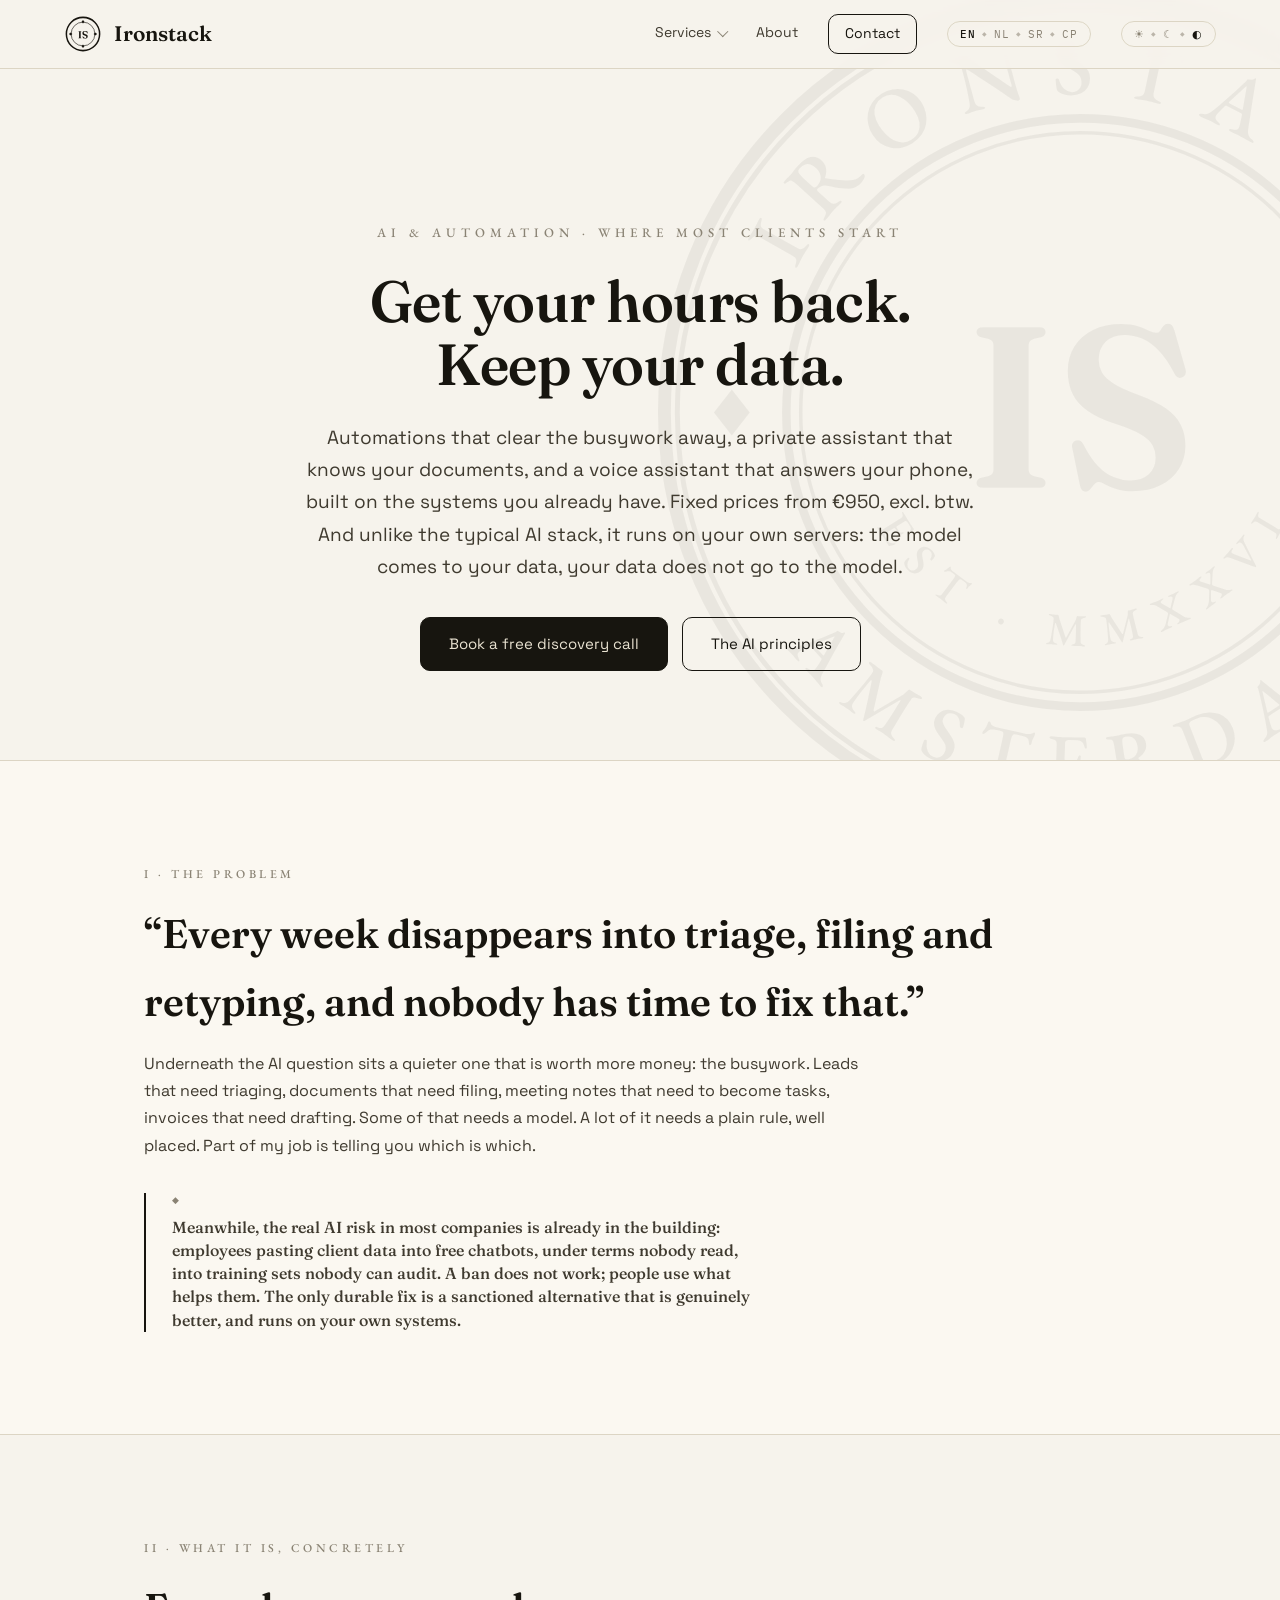
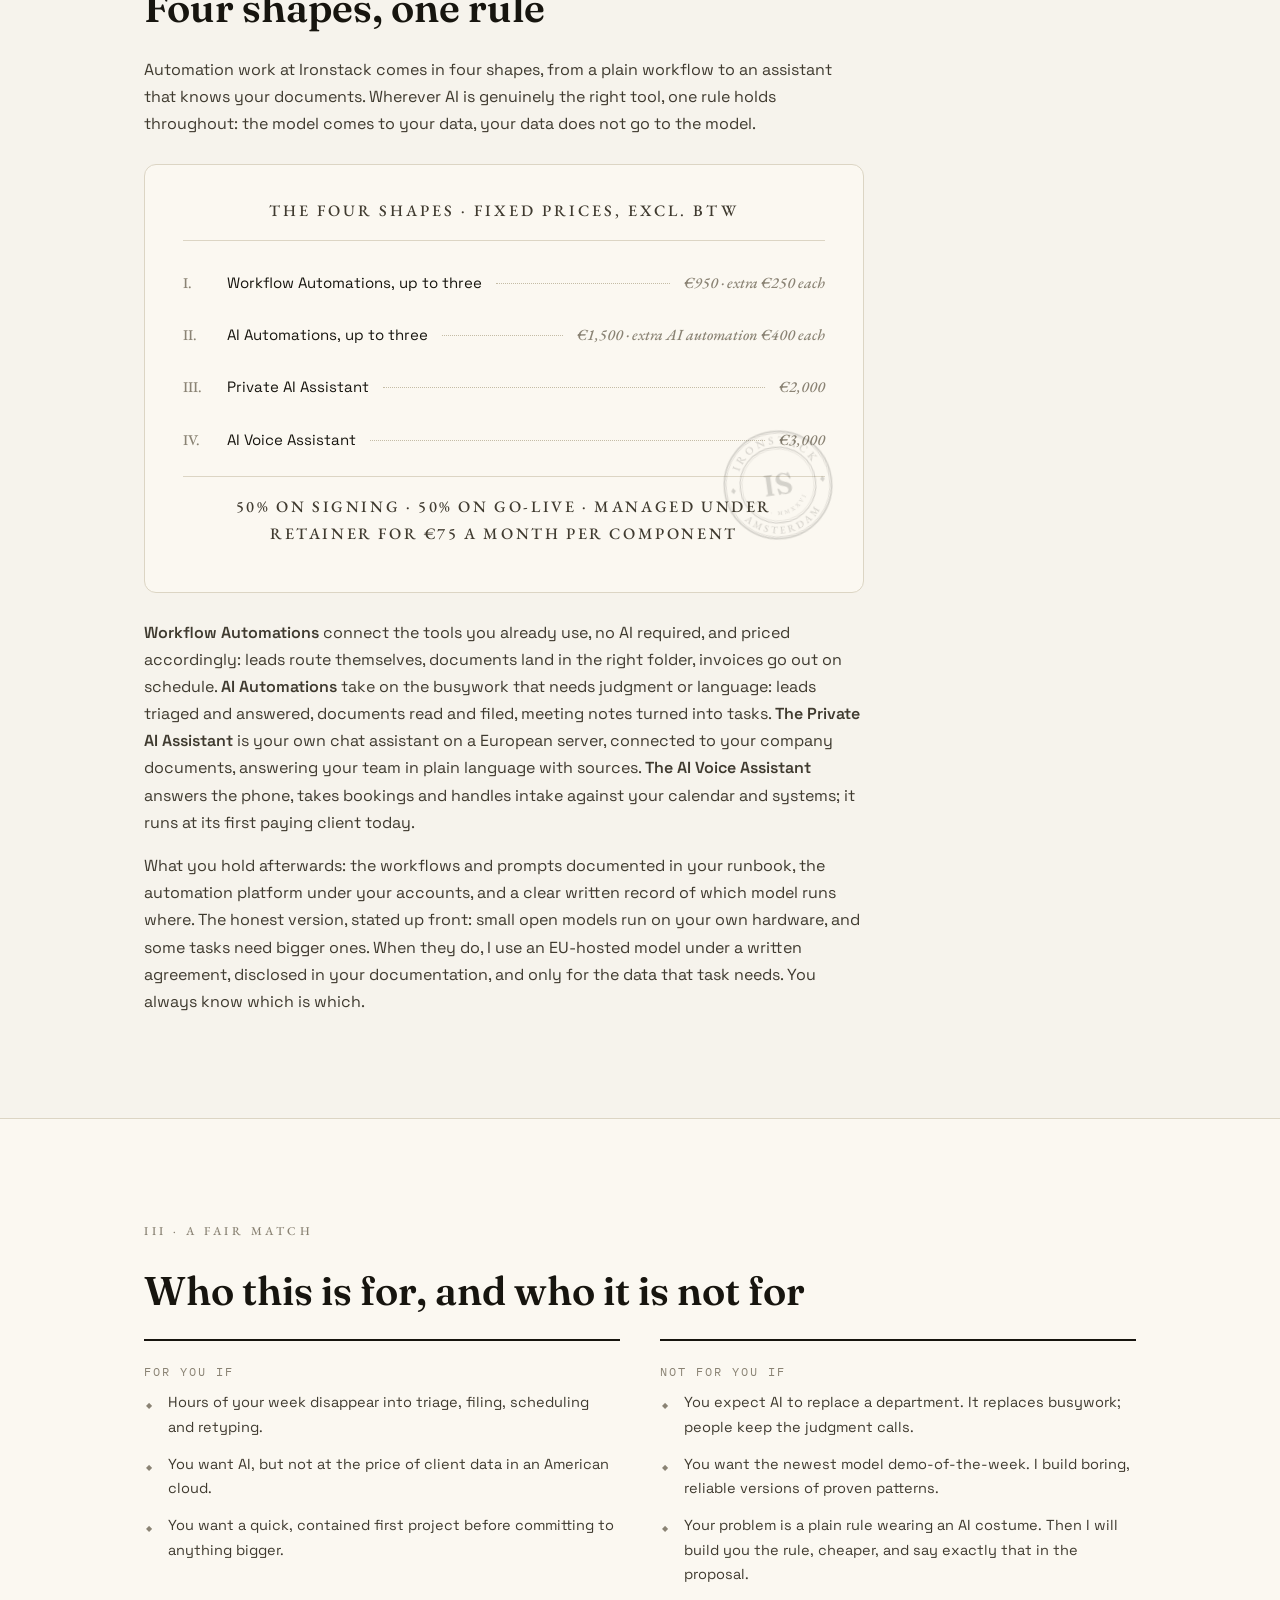
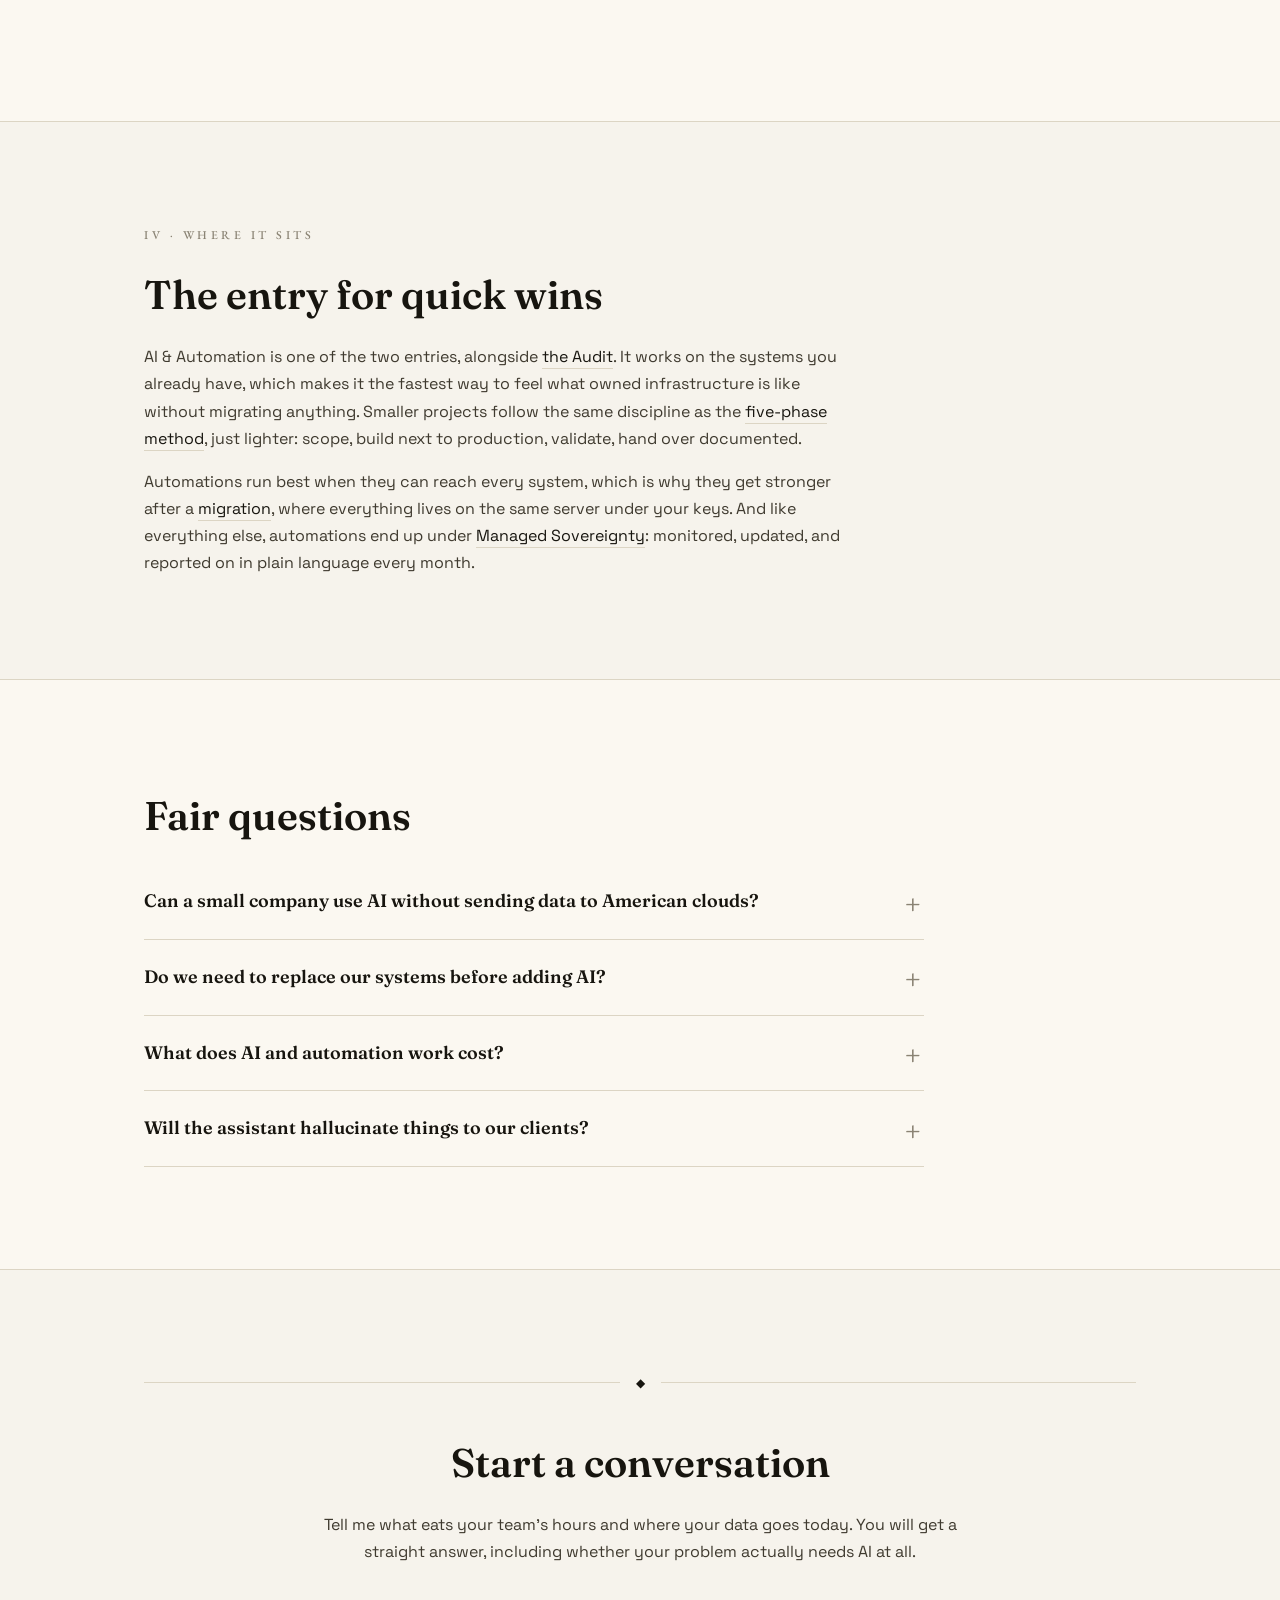
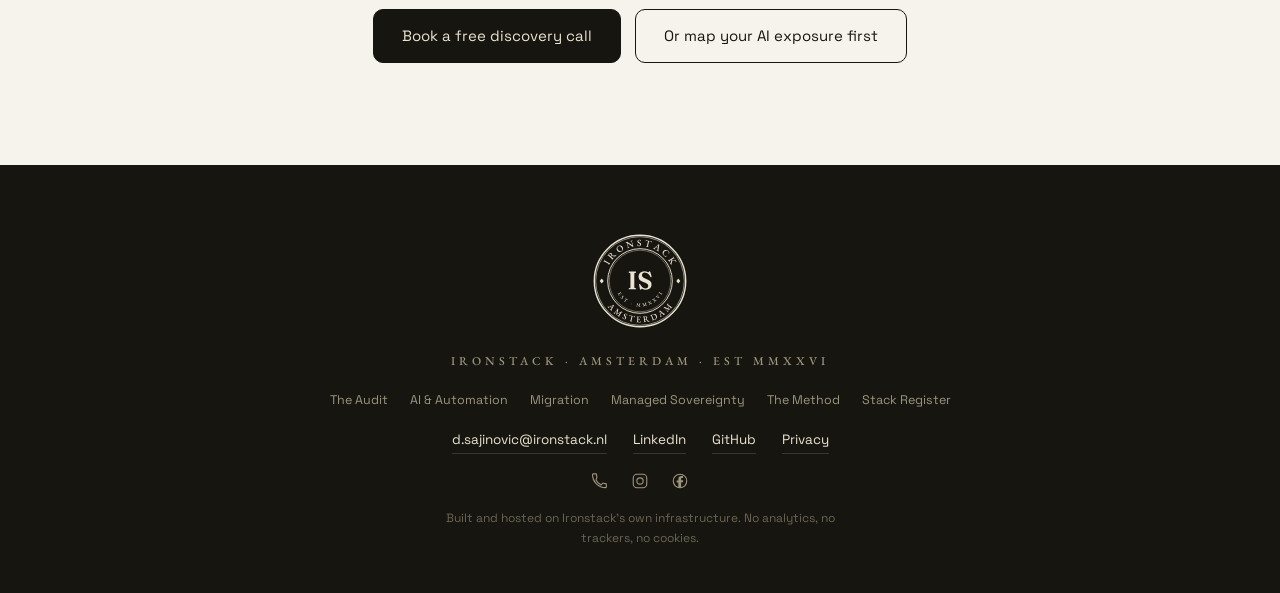
==== commit 66da7514: "Remove the homepage proof section and the Stack service entirely The homepage's "I run everything I " ====
--- a/ai-automation.html
+++ b/ai-automation.html
@@ -98,10 +98,6 @@
           <p class="mega-label" data-i18n="services.g1">WHERE YOU START</p>
           <a href="/audit.html" data-i18n="footer.audit">The Audit</a>
           <a href="/ai-automation.html" data-i18n="footer.ai">AI &amp; Automation</a>
-        </div>
-        <div class="mega-col">
-          <p class="mega-label" data-i18n="services.g2">WHAT GETS BUILT</p>
-          <a href="/stack.html" data-i18n="footer.stack">The Stack</a>
           <a href="/migration.html" data-i18n="footer.migration">Migration</a>
         </div>
         <div class="mega-col">
@@ -206,7 +202,7 @@
   <h2 class="section-title" data-i18n="aa.35">The entry for quick wins</h2>
   <div class="prose">
     <p data-i18n="aa.36">AI &amp; Automation is one of the two entries, alongside <a href="/audit.html">the Audit</a>. It works on the systems you already have, which makes it the fastest way to feel what owned infrastructure is like without migrating anything. Smaller projects follow the same discipline as the <a href="/method.html">five-phase method</a>, just lighter: scope, build next to production, validate, hand over documented.</p>
-    <p data-i18n="aa.37">Automations run best when they can reach every system, which is why they get stronger on <a href="/stack.html">the Stack</a> or after a <a href="/migration.html">migration</a>, where everything lives on the same server under your keys. And like everything else, automations end up under <a href="/managed-sovereignty.html">Managed Sovereignty</a>: monitored, updated, and reported on in plain language every month.</p>
+    <p data-i18n="aa.37">Automations run best when they can reach every system, which is why they get stronger after a <a href="/migration.html">migration</a>, where everything lives on the same server under your keys. And like everything else, automations end up under <a href="/managed-sovereignty.html">Managed Sovereignty</a>: monitored, updated, and reported on in plain language every month.</p>
   </div>
 </section>
 
@@ -252,7 +248,6 @@
   <div class="footer-nav">
     <a href="/audit.html">The Audit</a>
     <a href="/ai-automation.html">AI &amp; Automation</a>
-    <a href="/stack.html">The Stack</a>
     <a href="/migration.html">Migration</a>
     <a href="/managed-sovereignty.html">Managed Sovereignty</a>
     <a href="/method.html">The Method</a>
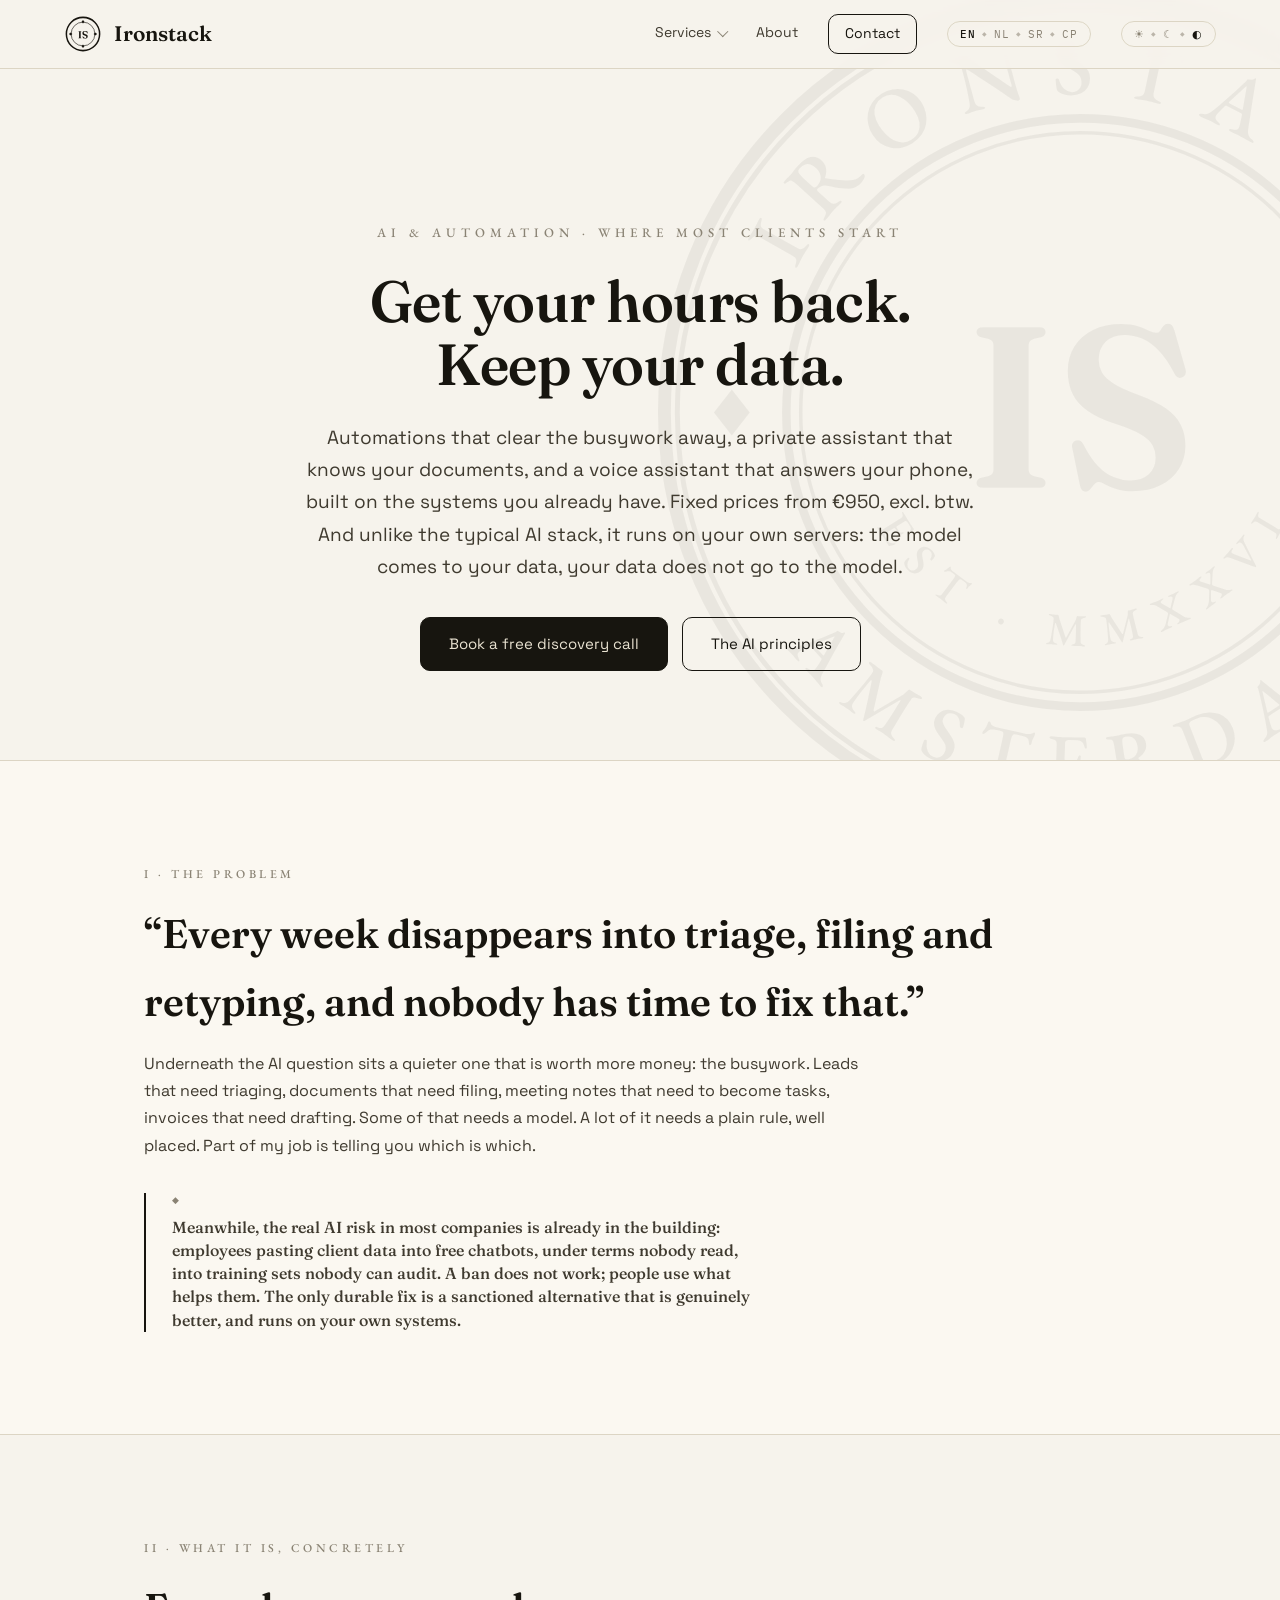
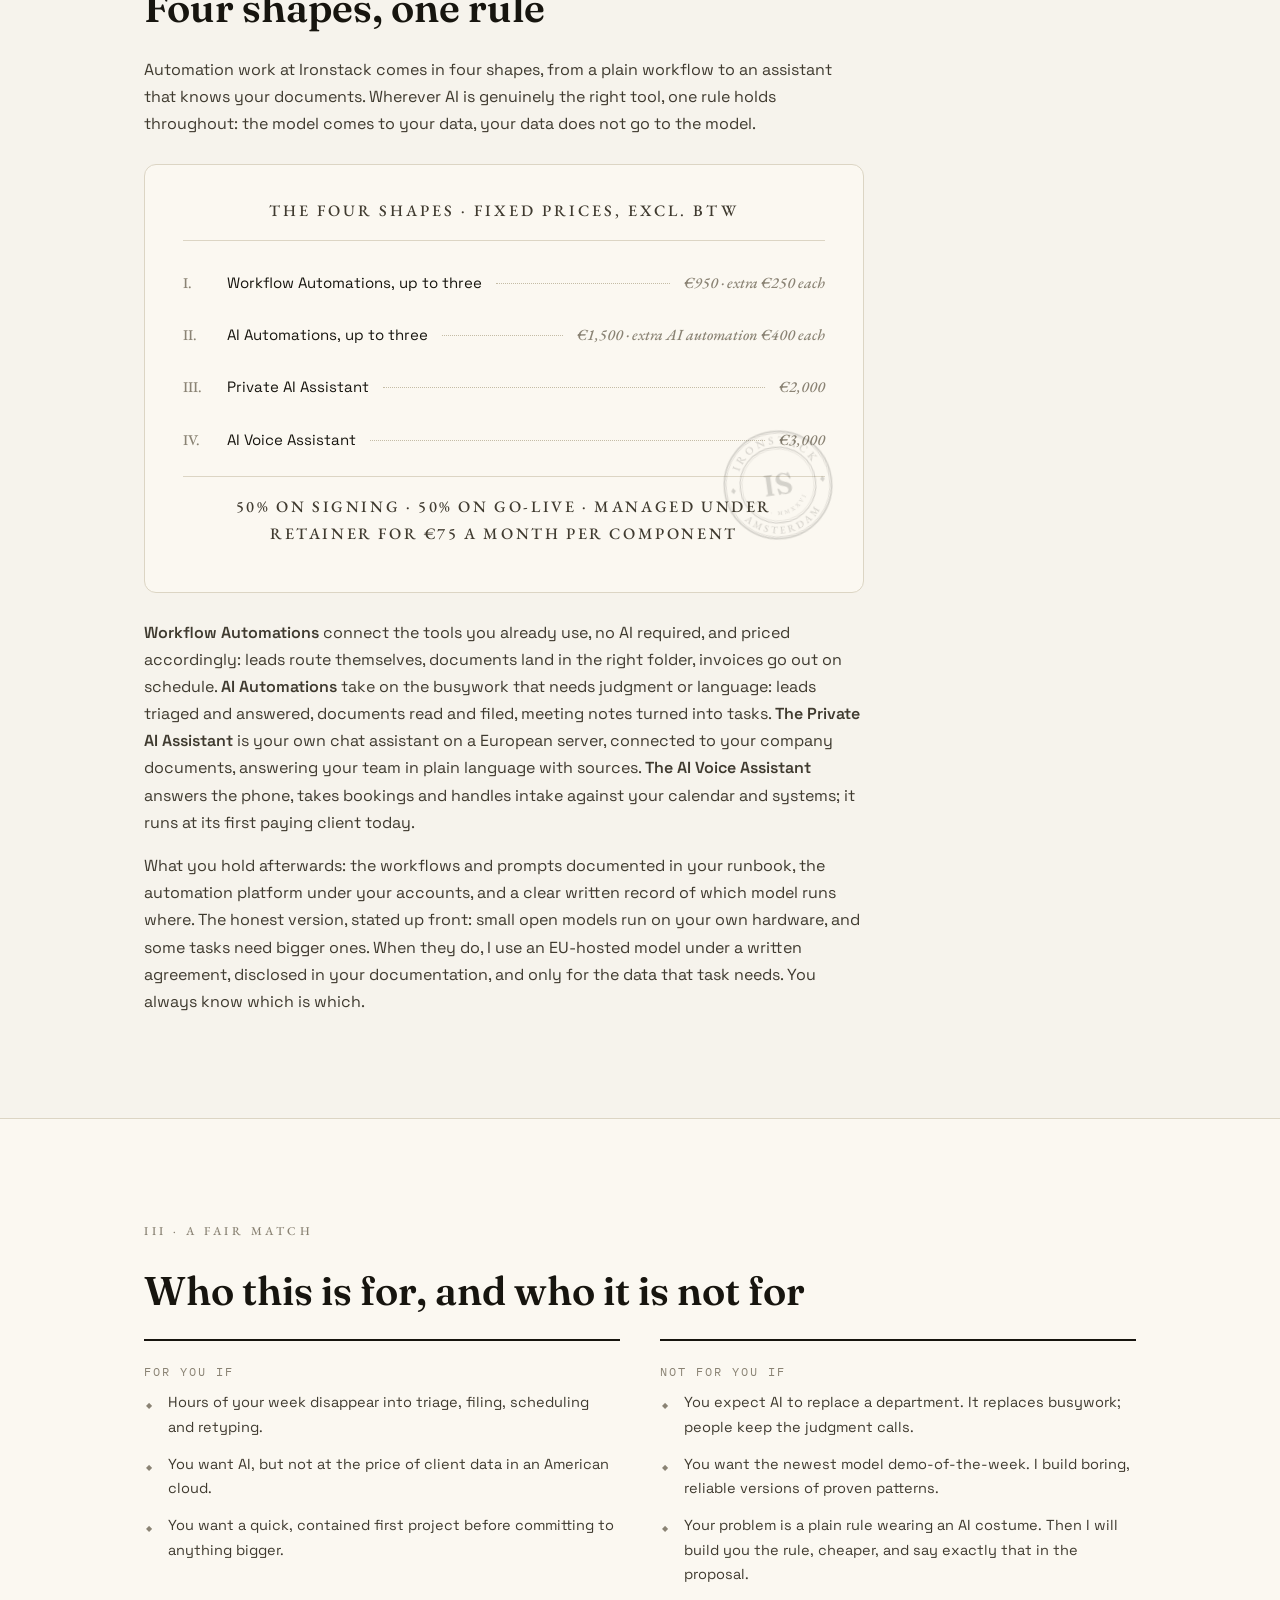
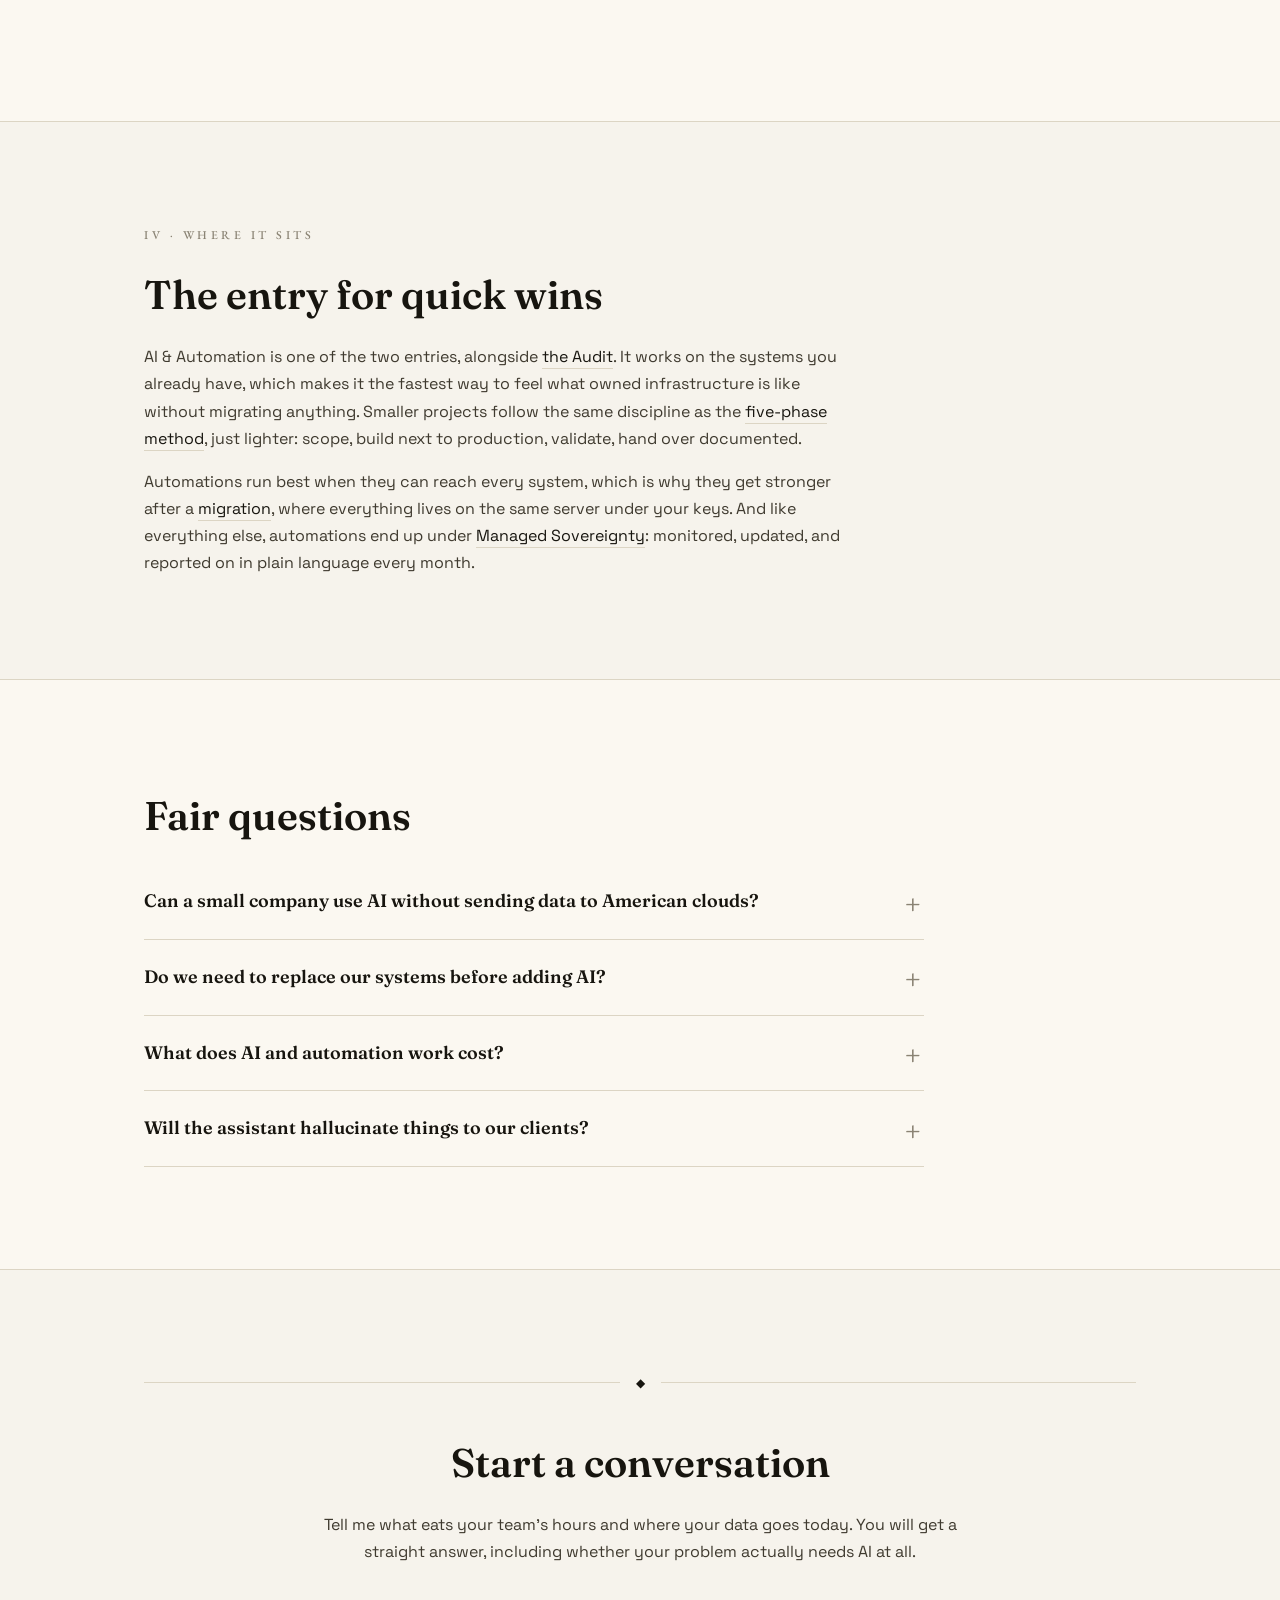
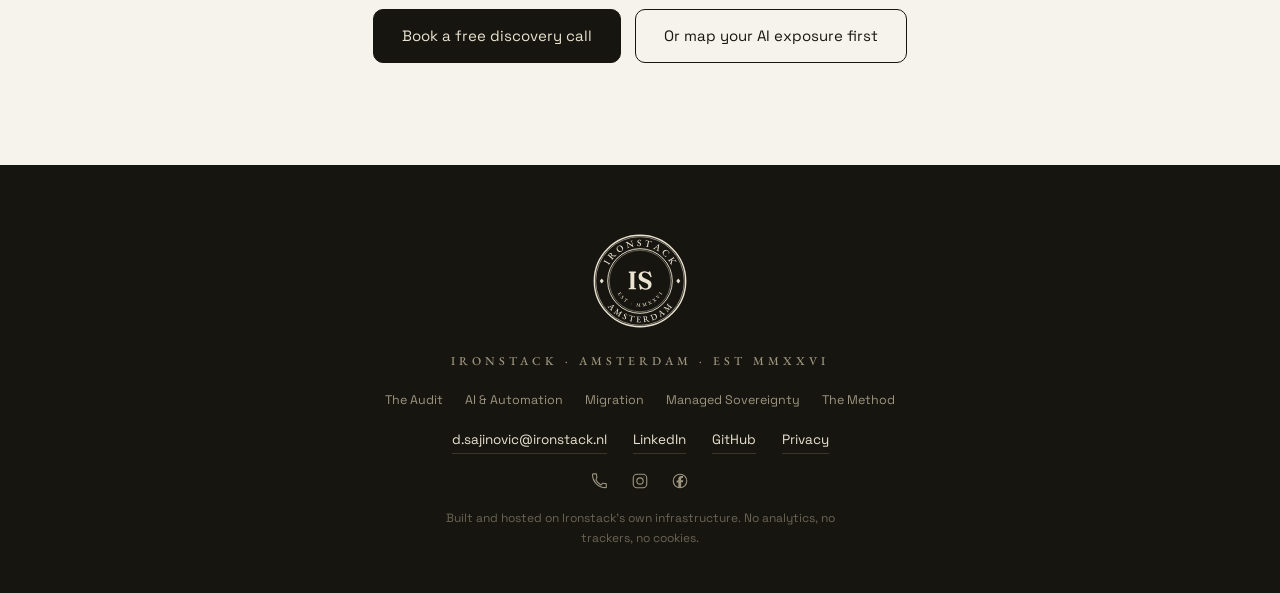
==== commit 52a223f5: "Remove the Stack Register page Same reasoning as the earlier Stack and homepage-proof removals: Stac" ====
--- a/ai-automation.html
+++ b/ai-automation.html
@@ -111,9 +111,8 @@
           <a href="/replace/microsoft-365.html">Microsoft 365</a>
         </div>
         <div class="mega-col">
-          <p class="mega-label" data-i18n="menu.proof">PROOF &amp; METHOD</p>
+          <p class="mega-label" data-i18n="menu.proof">THE METHOD</p>
           <a href="/method.html" data-i18n="footer.method">The Method</a>
-          <a href="/stack-register.html" data-i18n="footer.register">Stack Register</a>
         </div>
       </div>
     </div>
@@ -251,7 +250,6 @@
     <a href="/migration.html">Migration</a>
     <a href="/managed-sovereignty.html">Managed Sovereignty</a>
     <a href="/method.html">The Method</a>
-    <a href="/stack-register.html">Stack Register</a>
   </div>
   <div class="footer-links">
     <a href="mailto:d.sajinovic@ironstack.nl">d.sajinovic@ironstack.nl</a>
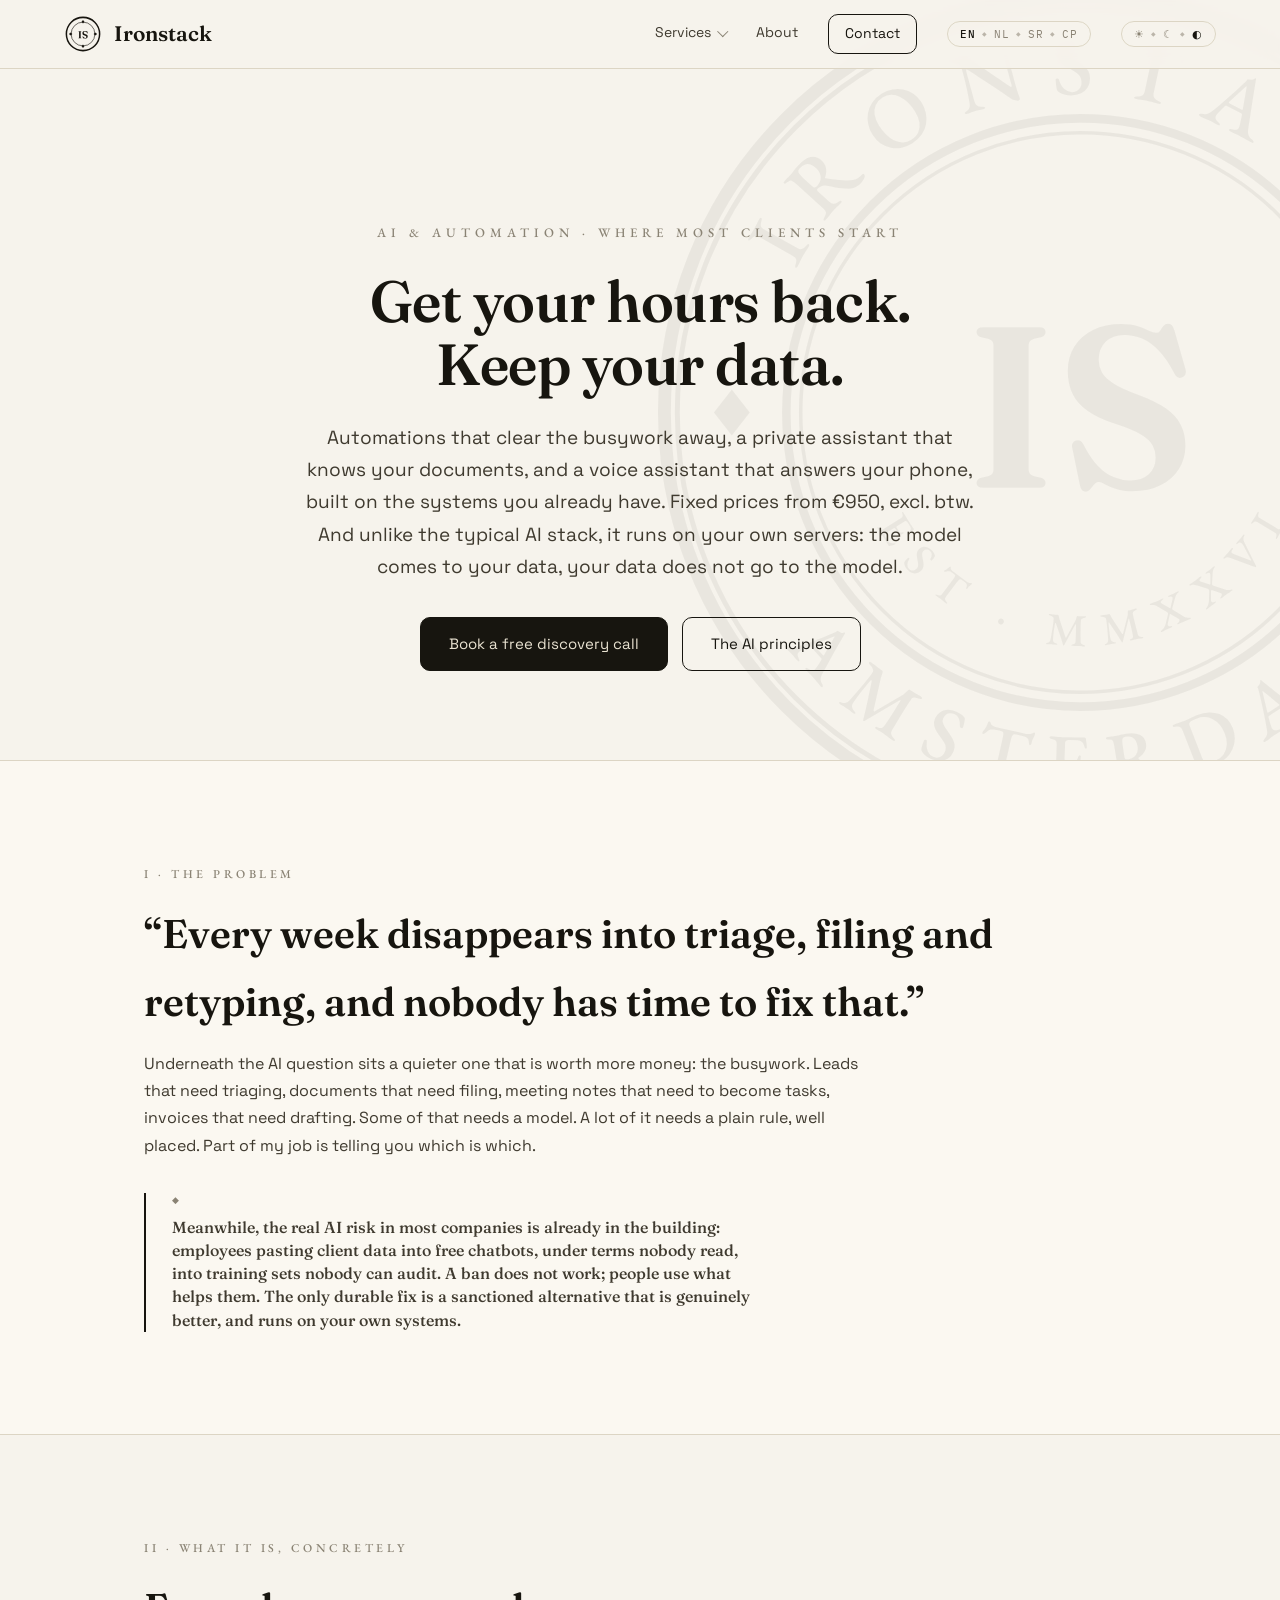
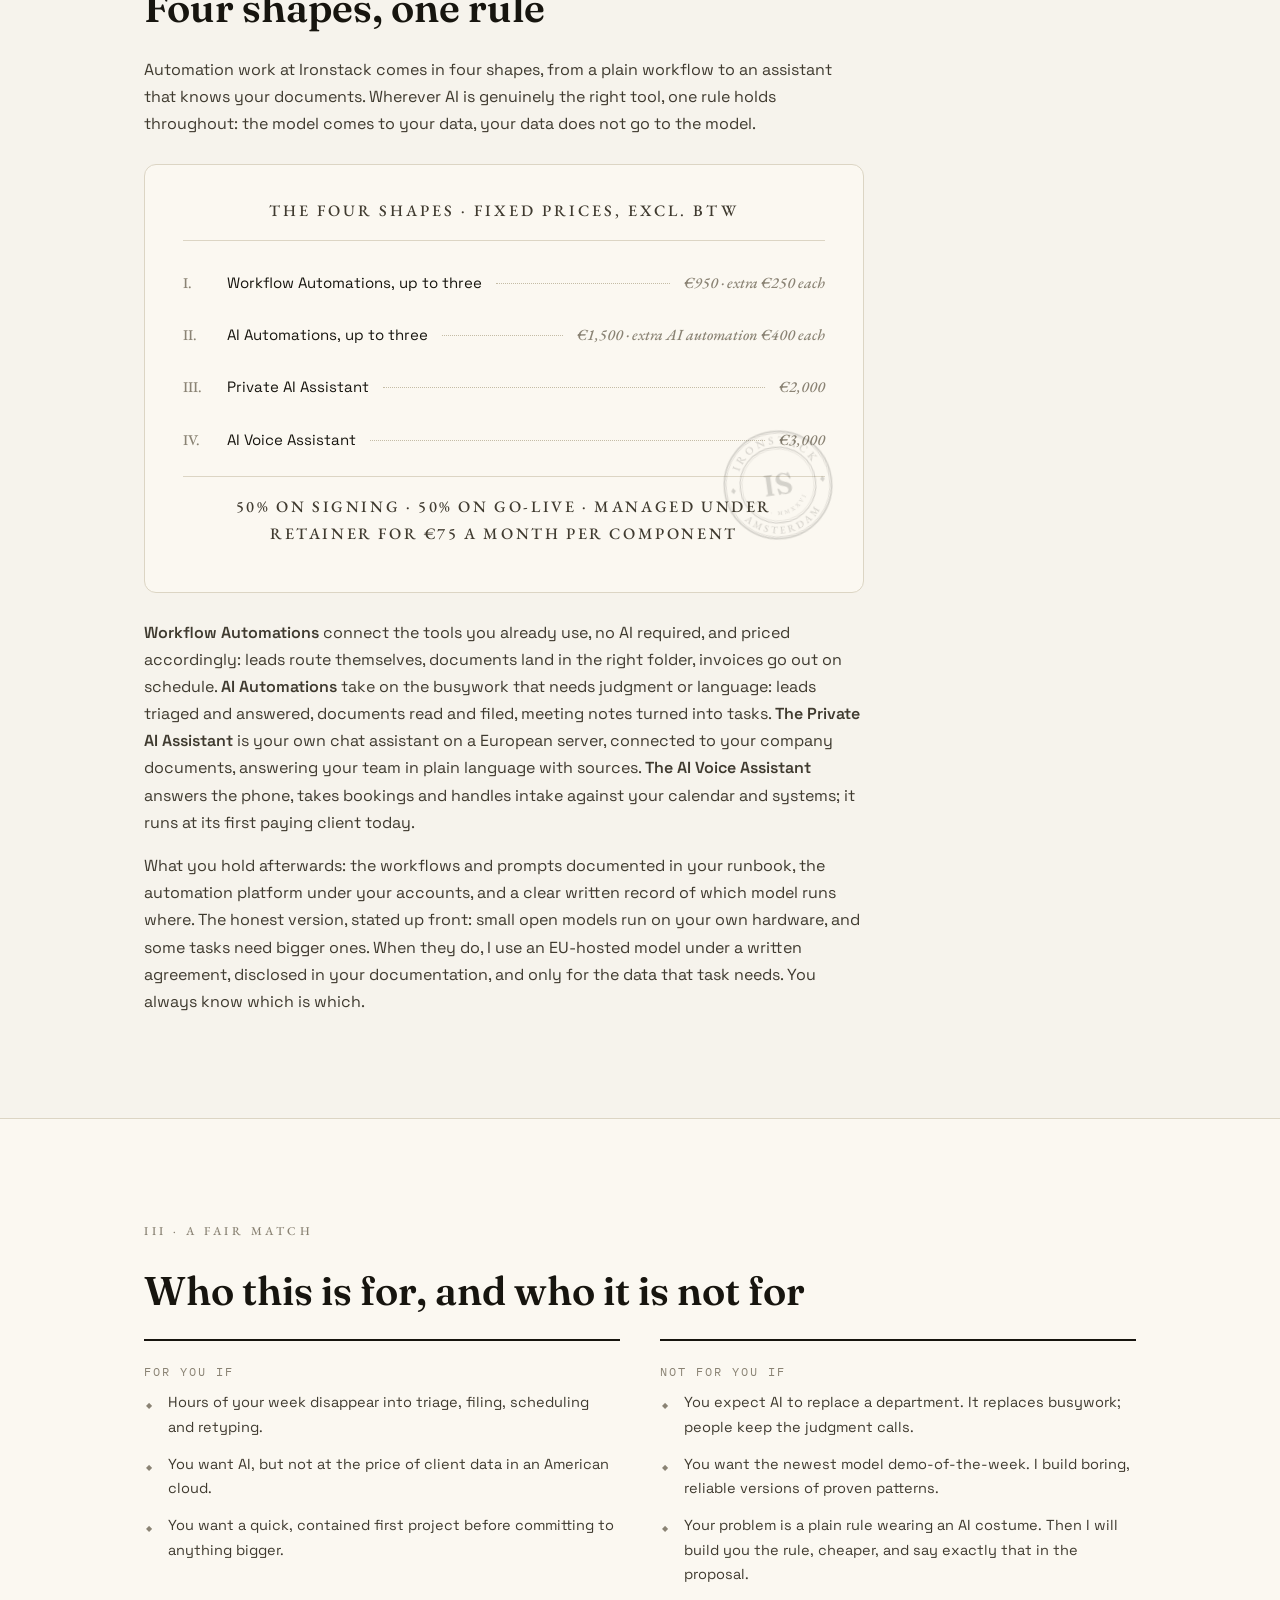
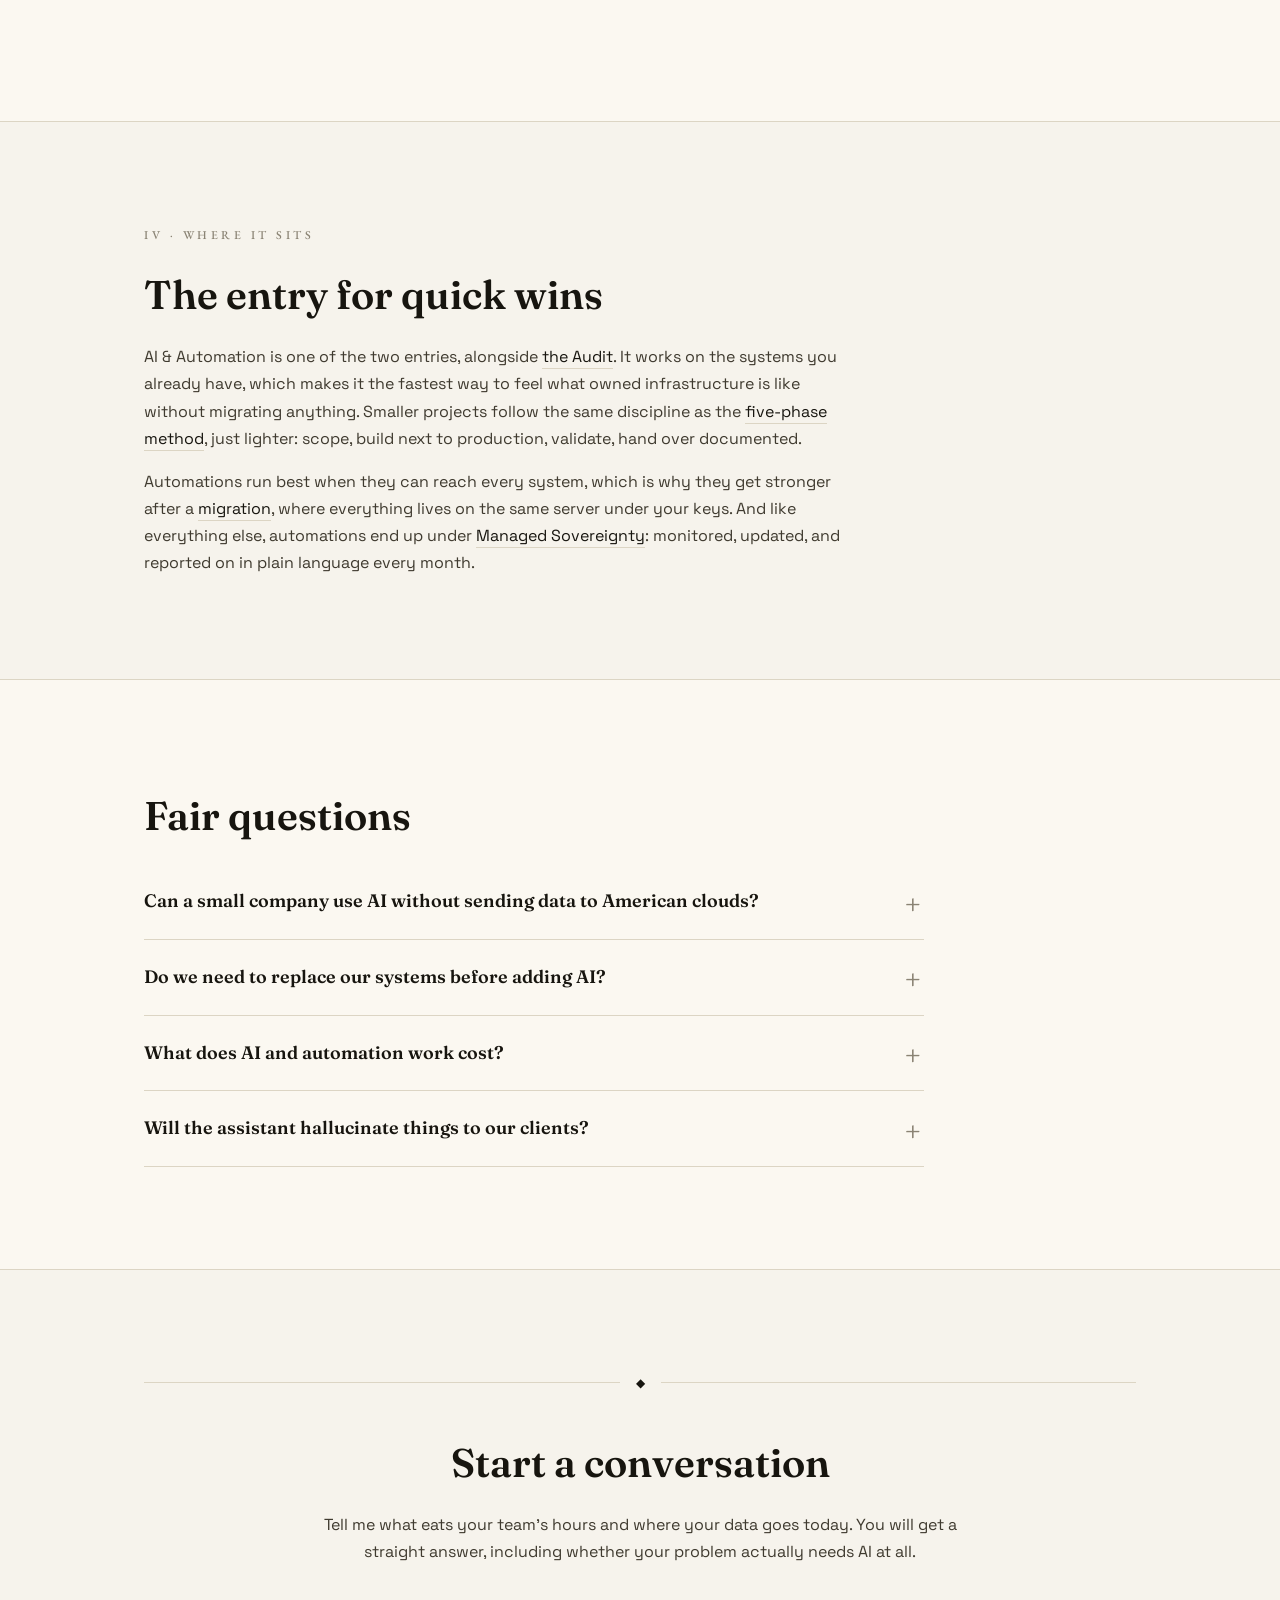
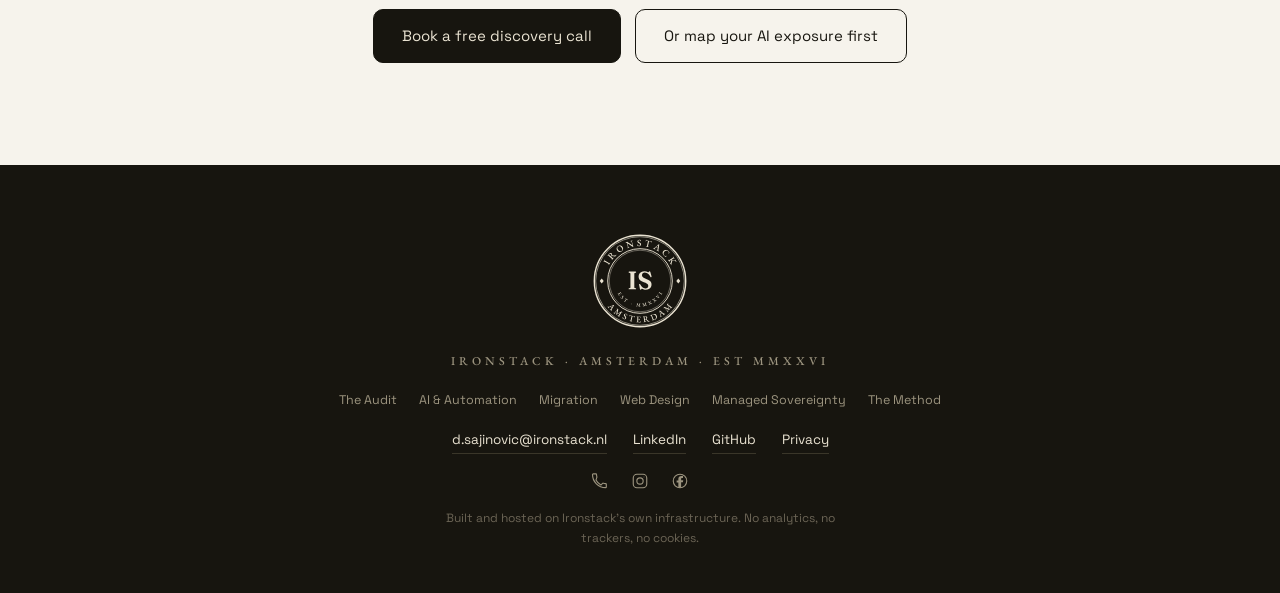
==== commit bac0d5d0: "Add Web Design service New service page at /web-design.html for building websites from scratch and h" ====
--- a/ai-automation.html
+++ b/ai-automation.html
@@ -42,8 +42,8 @@
 <link rel="preload" href="/assets/fonts/Fraunces-600-normal.woff2" as="font" type="font/woff2" crossorigin blocking="render">
 <link rel="preload" href="/assets/fonts/EBGaramond-500-normal.woff2" as="font" type="font/woff2" crossorigin blocking="render">
 <link rel="preload" href="/assets/fonts/SpaceGrotesk-500-normal.woff2" as="font" type="font/woff2" crossorigin blocking="render">
-<link rel="stylesheet" href="/css/fonts.css?v=60">
-<link rel="stylesheet" href="/css/style.css?v=60">
+<link rel="stylesheet" href="/css/fonts.css?v=66">
+<link rel="stylesheet" href="/css/style.css?v=66">
 <script type="application/ld+json">
 {
   "@context": "https://schema.org",
@@ -99,6 +99,8 @@
           <a href="/audit.html" data-i18n="footer.audit">The Audit</a>
           <a href="/ai-automation.html" data-i18n="footer.ai">AI &amp; Automation</a>
           <a href="/migration.html" data-i18n="footer.migration">Migration</a>
+          <a href="/web-design.html" data-i18n="footer.webdesign">Web Design</a>
+          <a href="/method.html" data-i18n="footer.method">The Method</a>
         </div>
         <div class="mega-col">
           <p class="mega-label" data-i18n="services.g3">HOW IT KEEPS RUNNING</p>
@@ -109,10 +111,6 @@
           <a href="/replace/google-workspace.html">Google Workspace</a>
           <a href="/replace/hubspot.html">HubSpot</a>
           <a href="/replace/microsoft-365.html">Microsoft 365</a>
-        </div>
-        <div class="mega-col">
-          <p class="mega-label" data-i18n="menu.proof">THE METHOD</p>
-          <a href="/method.html" data-i18n="footer.method">The Method</a>
         </div>
       </div>
     </div>
@@ -248,6 +246,7 @@
     <a href="/audit.html">The Audit</a>
     <a href="/ai-automation.html">AI &amp; Automation</a>
     <a href="/migration.html">Migration</a>
+    <a href="/web-design.html">Web Design</a>
     <a href="/managed-sovereignty.html">Managed Sovereignty</a>
     <a href="/method.html">The Method</a>
   </div>
@@ -265,10 +264,10 @@
   <p class="footer-fine">Built and hosted on Ironstack’s own infrastructure. No analytics, no trackers, no cookies.</p>
 </footer>
 
-<script src="/js/i18n-data.js?v=60"></script>
-<script src="/js/i18n/ai-automation.nl.js?v=60"></script>
-<script src="/js/i18n/ai-automation.sr-latn.js?v=60"></script>
-<script src="/js/i18n/ai-automation.sr-cyrl.js?v=60"></script>
-<script src="/js/main.js?v=60"></script>
+<script src="/js/i18n-data.js?v=66"></script>
+<script src="/js/i18n/ai-automation.nl.js?v=66"></script>
+<script src="/js/i18n/ai-automation.sr-latn.js?v=66"></script>
+<script src="/js/i18n/ai-automation.sr-cyrl.js?v=66"></script>
+<script src="/js/main.js?v=66"></script>
 </body>
 </html>
--- a/css/style.css
+++ b/css/style.css
@@ -333,6 +333,7 @@
 }
 .tilt-tag-text { display: flex; flex-direction: column; min-width: 0; transform-style: preserve-3d; }
 .tilt-tag-text strong { font-family: var(--serif); font-weight: 600; font-size: 14px; line-height: 1.25; white-space: nowrap; color: var(--ink); transform: translateZ(16px); text-shadow: 0 5px 12px rgba(23, 21, 15, 0.22); }
+.tilt-tag-text strong .tag-diamond { font-size: 7.5px; vertical-align: 2px; }
 .tilt-tag-text span { font-family: var(--garamond); font-size: 9.5px; line-height: 1.45; letter-spacing: 2px; color: var(--muted); margin: 4px 0; transform: translateZ(10px); text-shadow: 0 3px 8px rgba(23, 21, 15, 0.16); }
 .tilt-tag-text a { font-size: 11.5px; line-height: 1.2; color: var(--body); text-decoration: none; white-space: nowrap; overflow: hidden; text-overflow: ellipsis; transform: translateZ(6px); text-shadow: 0 3px 8px rgba(23, 21, 15, 0.14); }
 .tilt-tag-text a:hover { color: var(--ink); }
@@ -370,6 +371,65 @@
 .lead-form input:focus, .lead-form select:focus { outline: none; border-bottom-color: var(--ink); }
 .lead-form textarea:focus { outline: none; border-color: var(--ink); }
 .select-wrap:focus-within::after { border-color: var(--ink); }
+/* phone splits into a narrow country-code picker and the number itself */
+.phone-group { display: flex; gap: 14px; align-items: flex-end; }
+.phone-group .cc-picker { flex: 0 0 auto; position: relative; }
+.phone-group select { width: auto; }
+.phone-group input[type="tel"] { flex: 1 1 auto; min-width: 0; }
+/* no-JS fallback keeps the native select, dressed with the usual chevron */
+.cc-picker:not(.enhanced)::after {
+  content: ''; position: absolute; right: 3px; top: 50%; width: 6px; height: 6px;
+  border-right: 1.5px solid var(--muted); border-bottom: 1.5px solid var(--muted);
+  transform: translateY(-65%) rotate(45deg); pointer-events: none;
+}
+.cc-picker.enhanced > select { display: none; }
+.cc-btn {
+  display: inline-flex; align-items: center; gap: 10px; cursor: pointer;
+  background: transparent; border: none; border-bottom: 1px solid var(--rule); border-radius: 0;
+  padding: 10px 2px; font-family: var(--sans); font-size: 15px; color: var(--ink);
+  transition: border-color .16s ease;
+}
+.cc-btn::after {
+  content: ''; width: 6px; height: 6px; margin-top: -3px;
+  border-right: 1.5px solid var(--muted); border-bottom: 1.5px solid var(--muted);
+  transform: rotate(45deg); transition: border-color .18s ease;
+}
+.cc-btn:hover { border-bottom-color: #B8B09C; }
+.cc-btn:focus { outline: none; border-bottom-color: var(--ink); }
+.cc-btn:hover::after, .cc-btn:focus::after { border-color: var(--ink); }
+.lead-form label.invalid .cc-btn { border-bottom-color: var(--err); }
+.lead-form label.valid .cc-btn { border-bottom-color: var(--ok); }
+/* the picker panel: a search field on top, the country register scrolling below it;
+   dressed like .select-menu so the form's dropdowns read as one family */
+.cc-panel {
+  position: absolute; left: 0; top: calc(100% + 6px); z-index: 70; display: block;
+  width: min(300px, 78vw);
+  background: color-mix(in srgb, var(--cream) 97%, transparent);
+  backdrop-filter: blur(8px); -webkit-backdrop-filter: blur(8px);
+  border: 1px solid var(--rule);
+  box-shadow: 0 26px 40px -28px rgba(23, 21, 15, 0.45);
+}
+.cc-panel[hidden] { display: none; }
+.cc-search {
+  width: 100%; background: transparent; border: none; border-bottom: 1px solid var(--rule);
+  padding: 11px 14px; font-family: var(--sans); font-size: 14px; color: var(--ink);
+}
+.cc-search:focus { outline: none; border-bottom-color: var(--ink); }
+.cc-list { list-style: none; margin: 0; padding: 6px 0; max-height: 234px; overflow-y: auto; overscroll-behavior: contain; }
+.cc-list li {
+  position: relative; display: flex; justify-content: space-between; align-items: baseline; gap: 14px;
+  padding: 9px 16px 9px 34px; cursor: pointer; font-family: var(--sans); font-size: 14.5px; color: var(--body);
+  transition: color .14s ease, background .14s ease;
+}
+.cc-list li[hidden] { display: none; }
+.cc-list li .cc-code { font-family: var(--mono); font-size: 12px; letter-spacing: 0.5px; color: var(--muted); }
+.cc-list li:hover, .cc-list li.active { color: var(--ink); background: color-mix(in srgb, var(--ink) 6%, transparent); }
+.cc-list li[aria-selected="true"], .cc-list li[aria-selected="true"] .cc-code { color: var(--ink); }
+.cc-list li[aria-selected="true"]::before {
+  content: '◆'; position: absolute; left: 15px; top: 50%; transform: translateY(-50%);
+  font-size: 8px; color: var(--muted);
+}
+[data-theme="dark"] .cc-panel { box-shadow: 0 26px 40px -28px rgba(0, 0, 0, 0.8); }
 /* Chrome/Safari autofill paints its own background; force it back to the page ground */
 .lead-form input:-webkit-autofill,
 .lead-form input:-webkit-autofill:hover,
@@ -818,3 +878,137 @@
 [data-theme="dark"] .tag-plate { background: rgba(20, 18, 13, 0.78); border-color: rgba(234, 227, 210, 0.16); box-shadow: 0 18px 34px -18px rgba(0, 0, 0, 0.8); }
 [data-theme="dark"] .tilt-tag-text strong { text-shadow: 0 5px 12px rgba(0, 0, 0, 0.55); }
 [data-theme="dark"] .tilt-tag-text span, [data-theme="dark"] .tilt-tag-text a { text-shadow: 0 3px 8px rgba(0, 0, 0, 0.45); }
+
+/* ---------- lead form: validation + submission feedback ----------
+   --err is functional feedback, not a brand accent: a brick red that sits
+   in the ink/cream world instead of alarm-red */
+:root { --err: #9C4130; }
+[data-theme="dark"] { --err: #D08E76; }
+
+.lead-form label.invalid > span:first-child { color: var(--err); }
+.lead-form label.invalid > span:first-child::after { content: ' ✕'; color: var(--err); font-family: var(--sans); letter-spacing: 0; }
+.lead-form label.invalid input,
+.lead-form label.invalid .select-btn,
+.lead-form label.invalid select { border-bottom-color: var(--err); }
+.lead-form label.invalid textarea { border-color: var(--err); }
+.form-status.error { color: var(--err); }
+.form-status.shake { animation: status-shake .45s ease; }
+@keyframes status-shake {
+  20% { transform: translateX(-6px); }
+  45% { transform: translateX(5px); }
+  70% { transform: translateX(-3px); }
+  90% { transform: translateX(2px); }
+}
+
+/* ---------- lead modal: the receipt ---------- */
+.lead-modal { position: fixed; inset: 0; z-index: 90; display: grid; place-items: center; padding: 22px; }
+.lead-modal[hidden] { display: none; }
+.lead-modal-backdrop {
+  position: absolute; inset: 0;
+  background: rgba(23, 21, 15, 0.44);
+  -webkit-backdrop-filter: blur(3px); backdrop-filter: blur(3px);
+  animation: lead-fade-in .3s ease both;
+}
+.lead-modal-panel {
+  position: relative; width: min(430px, 100%);
+  background: var(--paper); border: 1px solid var(--rule);
+  padding: 46px 42px 38px; text-align: center;
+  box-shadow: 0 34px 70px -32px rgba(23, 21, 15, 0.55);
+  animation: lead-panel-in .55s cubic-bezier(.16, 1, .3, 1) both;
+}
+.lead-modal-seal {
+  width: 78px; aspect-ratio: 1; margin: 0 auto 20px;
+  background: url('../assets/ironstack-seal-small-ink.svg') center/contain no-repeat;
+  animation: lead-seal-press .6s cubic-bezier(.16, 1.1, .3, 1) .22s both;
+}
+[data-theme="dark"] .lead-modal-seal { background-image: url('../assets/ironstack-seal-small-cream.svg'); }
+[data-theme="dark"] .lead-modal-panel { box-shadow: 0 34px 70px -32px rgba(0, 0, 0, 0.85); }
+/* the problem dialog: a crossed ring where the seal would sit, and the list of what to fix */
+.lead-modal-mark {
+  width: 78px; height: 78px; margin: 0 auto 20px;
+  border: 1.5px solid var(--err); border-radius: 50%;
+  display: grid; place-items: center;
+  font-family: var(--sans); font-size: 28px; line-height: 1; color: var(--err);
+  animation: lead-seal-press .6s cubic-bezier(.16, 1.1, .3, 1) .22s both;
+}
+.lead-modal-list {
+  list-style: none; margin: 0 0 28px; padding: 0;
+  font-family: var(--garamond); font-style: italic; font-size: 16.5px; line-height: 1.75; color: var(--body);
+}
+.lead-modal-list li::before { content: '✕'; color: var(--err); font-family: var(--sans); font-style: normal; font-size: 11px; margin-right: 9px; vertical-align: 1px; }
+.lead-modal-title { font-family: var(--serif); font-weight: 600; font-size: 30px; letter-spacing: .2px; color: var(--ink); margin-bottom: 10px; }
+.lead-modal-body { font-family: var(--garamond); font-style: italic; font-size: 17px; line-height: 1.55; color: var(--body); margin-bottom: 28px; }
+.lead-modal.closing .lead-modal-backdrop { animation: lead-fade-out .22s ease both; }
+.lead-modal.closing .lead-modal-panel { animation: lead-panel-out .22s ease both; }
+@keyframes lead-fade-in { from { opacity: 0; } }
+@keyframes lead-fade-out { to { opacity: 0; } }
+@keyframes lead-panel-in { from { opacity: 0; transform: translateY(28px) scale(.96); } }
+@keyframes lead-panel-out { to { opacity: 0; transform: translateY(12px) scale(.98); } }
+@keyframes lead-seal-press {
+  0%   { opacity: 0; transform: scale(1.65) rotate(-11deg); }
+  60%  { opacity: 1; transform: scale(.95) rotate(-1deg); }
+  80%  { transform: scale(1.03) rotate(-2.5deg); }
+  100% { opacity: 1; transform: scale(1) rotate(-2deg); }
+}
+@media (prefers-reduced-motion: reduce) {
+  .lead-modal-backdrop, .lead-modal-panel, .lead-modal-seal, .lead-modal-mark,
+  .lead-modal.closing .lead-modal-backdrop, .lead-modal.closing .lead-modal-panel { animation: none; }
+  .form-status.shake { animation: none; }
+}
+
+/* ---------- lead form: live positive feedback ----------
+   --ok is functional feedback like --err: a moss green that stays in the
+   ink/cream world. The check mark rides the label; the underline agrees. */
+:root { --ok: #55794B; }
+[data-theme="dark"] { --ok: #9CBF8D; }
+
+.lead-form label > span:first-child { transition: color .16s ease; }
+.lead-form label.valid > span:first-child { color: var(--ok); }
+.lead-form label.valid > span:first-child::after { content: ' ✓'; color: var(--ok); font-family: var(--sans); letter-spacing: 0; }
+.lead-form label.valid input,
+.lead-form label.valid .select-btn,
+.lead-form label.valid select { border-bottom-color: var(--ok); }
+.lead-form label.valid textarea { border-color: var(--ok); }
+
+/* ---------- styled select: the option list, in the site's own clothes ----------
+   The native select stays as the form field; .select-btn and .select-menu are
+   its face. The panel is kin to the nav's mega menu: cream over blur, hairline
+   border, soft shadow, diamond on the chosen entry. */
+.select-wrap.enhanced select { position: absolute; width: 1px; height: 1px; opacity: 0; pointer-events: none; }
+.select-btn {
+  width: 100%; text-align: left; cursor: pointer;
+  background: transparent; border: none; border-bottom: 1px solid var(--rule); border-radius: 0;
+  padding: 10px 20px 10px 2px; font-family: var(--sans); font-size: 15px; color: var(--ink);
+  transition: border-color .16s ease;
+}
+.select-btn.placeholder { color: var(--muted); }
+.select-btn:hover { border-bottom-color: #B8B09C; }
+.select-btn:focus { outline: none; border-bottom-color: var(--ink); }
+[data-theme="dark"] .select-btn:hover { border-bottom-color: #565040; }
+[data-theme="dark"] .select-btn:focus { border-bottom-color: var(--ink); }
+.select-wrap.open::after { transform: translateY(-25%) rotate(-135deg); border-color: var(--ink); }
+.select-menu {
+  position: absolute; top: calc(100% + 6px); left: 0; right: 0; z-index: 60;
+  margin: 0; padding: 6px 0; list-style: none;
+  background: color-mix(in srgb, var(--cream) 97%, transparent);
+  backdrop-filter: blur(8px); -webkit-backdrop-filter: blur(8px);
+  border: 1px solid var(--rule);
+  box-shadow: 0 26px 40px -28px rgba(23, 21, 15, 0.45);
+  opacity: 0; visibility: hidden; transform: translateY(-8px);
+  transition: opacity .2s ease, transform .3s cubic-bezier(.2, .6, .2, 1), visibility 0s linear .3s;
+}
+.select-wrap.open .select-menu {
+  opacity: 1; visibility: visible; transform: none;
+  transition: opacity .2s ease, transform .3s cubic-bezier(.2, .6, .2, 1);
+}
+[data-theme="dark"] .select-menu { box-shadow: 0 26px 40px -28px rgba(0, 0, 0, 0.8); }
+.select-opt { position: relative; padding: 9px 16px 9px 34px; font-size: 14.5px; color: var(--body); cursor: pointer; transition: color .14s ease, background .14s ease; }
+.select-opt.active { color: var(--ink); background: color-mix(in srgb, var(--ink) 6%, transparent); }
+.select-opt[aria-selected="true"] { color: var(--ink); }
+.select-opt[aria-selected="true"]::before {
+  content: '◆'; position: absolute; left: 15px; top: 50%; transform: translateY(-50%);
+  font-size: 8px; color: var(--muted);
+}
+@media (prefers-reduced-motion: reduce) {
+  .select-menu, .select-wrap.open .select-menu { transition: none; transform: none; }
+}
